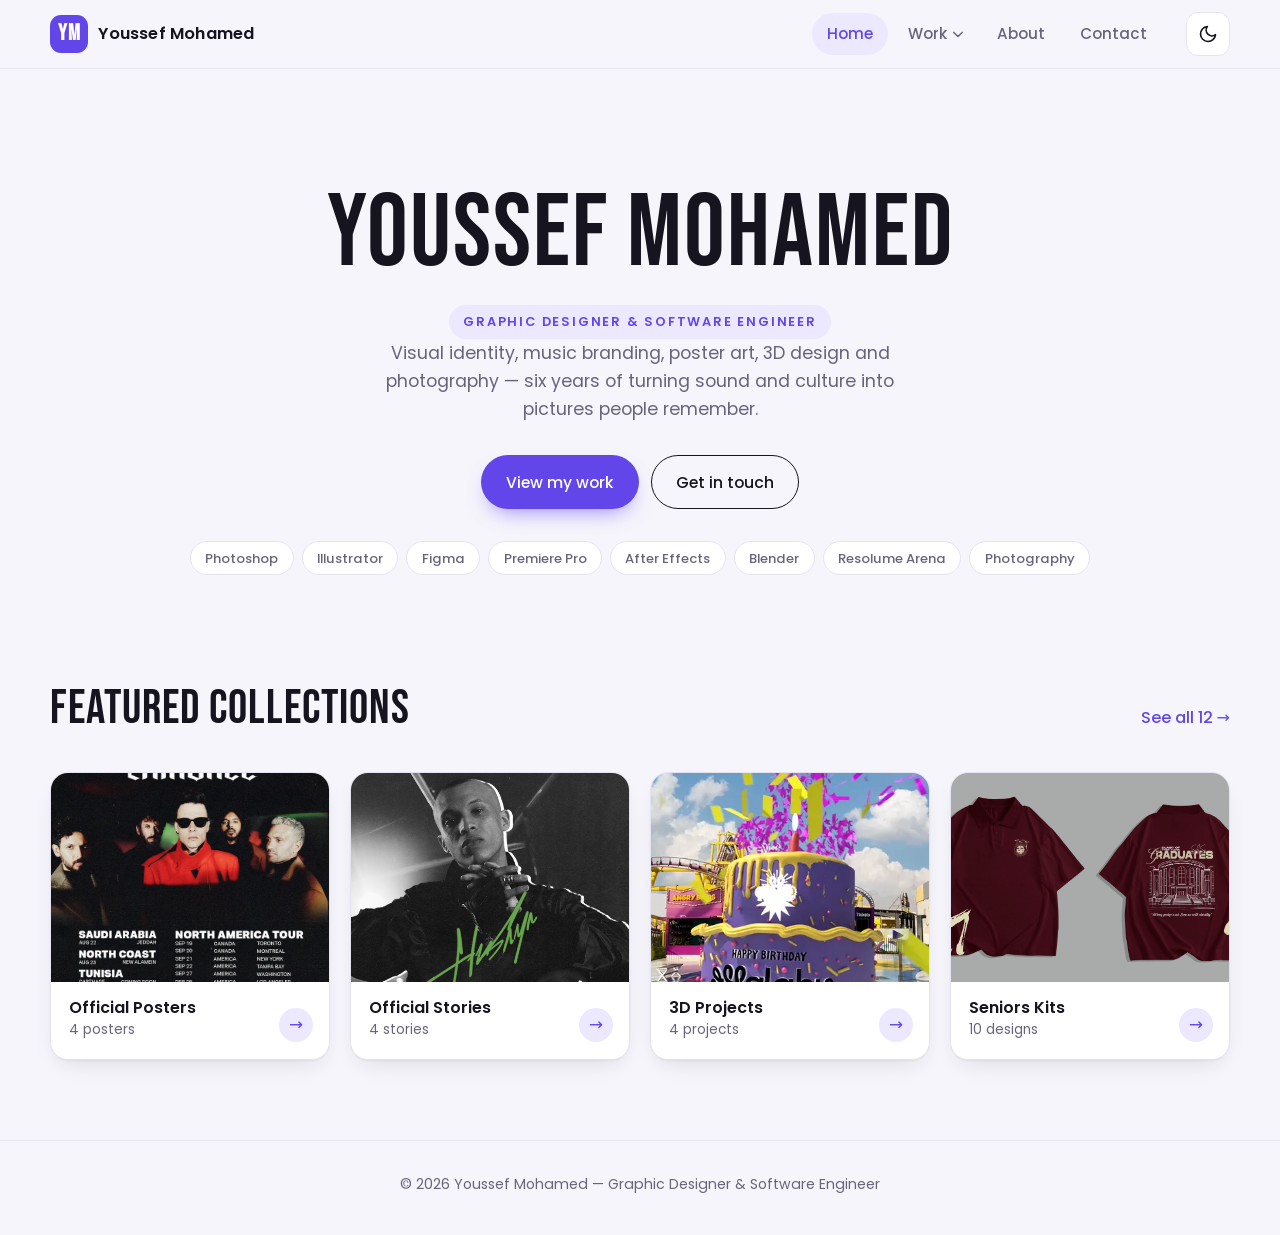
==== index.html @ a7c1f3e9 "updated css" ====
<!DOCTYPE html>
<html lang="en" class="no-js">
<head>
  <meta charset="UTF-8">
  <meta name="viewport" content="width=device-width, initial-scale=1">
  <title>Youssef Mohamed — Graphic Designer &amp; Software Engineer</title>
  <meta name="description" content="Portfolio of Youssef Mohamed, a graphic designer and software engineer: posters, social content, 3D visuals, photography and brand work for artists and labels.">
  <meta name="theme-color" content="#f6f5fb">
  <link rel="icon" href="data:image/svg+xml,%3Csvg xmlns='http://www.w3.org/2000/svg' viewBox='0 0 64 64'%3E%3Crect width='64' height='64' rx='14' fill='%235b3df5'/%3E%3Ctext x='32' y='43' font-family='Arial Black,Arial,sans-serif' font-size='28' font-weight='900' text-anchor='middle' fill='white'%3EYM%3C/text%3E%3C/svg%3E">
  <link rel="canonical" href="https://yusfmohamed.github.io/portfolio/">

  <meta property="og:type" content="website">
  <meta property="og:title" content="Youssef Mohamed — Graphic Designer &amp; Software Engineer">
  <meta property="og:description" content="Graphic design, software engineering, posters, social content, 3D visuals and photography.">
  <meta property="og:url" content="https://yusfmohamed.github.io/portfolio/">
  <meta property="og:image" content="https://yusfmohamed.github.io/portfolio/img/og.jpg">
  <meta name="twitter:card" content="summary_large_image">

  <link rel="preconnect" href="https://fonts.googleapis.com">
  <link rel="preconnect" href="https://fonts.gstatic.com" crossorigin>
  <link href="https://fonts.googleapis.com/css2?family=Bebas+Neue&family=Poppins:wght@400;500;600&display=swap" rel="stylesheet">
  <script>try{var t=localStorage.getItem('ym-theme')||(matchMedia('(prefers-color-scheme: dark)').matches?'dark':'light');document.documentElement.setAttribute('data-theme',t)}catch(e){}</script>
  <link rel="stylesheet" href="style.css">
  <link rel="stylesheet" href="theme.css">
  <!-- HERO LAYOUT: Adjust these rules here if you want to change the centered name/title layout. -->
  <style>
    #view-home .hero { justify-content: center; text-align: center; }
    #view-home .hero-copy { width: 100%; max-width: 1000px; margin-inline: auto; text-align: center; }
    #view-home #h-home { white-space: nowrap; text-align: center; line-height: .98; font-size: clamp(2.8rem, 8vw, 7rem); }
    #view-home .hero-copy > .eyebrow { margin-inline: auto; }
    #view-home .hero-text { margin-inline: auto; }
    #view-home .hero-cta { justify-content: center; }
    #view-home .tools { justify-content: center; }
    @media (max-width: 520px) { #view-home #h-home { font-size: clamp(2.6rem, 11vw, 4rem); white-space: normal; } }
  </style>
  <script>document.documentElement.className = 'js';</script>
</head>
<body>
<a class="skip" href="#main">Skip to content</a>

<header class="site-header" id="site-header">
  <div class="wrap bar">
    <a class="brand" href="#/" aria-label="Youssef Mohamed — home"><span class="brand-mark">YM</span><span class="brand-name">Youssef Mohamed</span></a>
    <button class="burger" id="burger" type="button" aria-expanded="false" aria-controls="menu" aria-label="Menu"><span></span><span></span><span></span></button>
    <nav class="menu" id="menu" aria-label="Main">
      <a href="#/" data-nav="home">Home</a>
      <div class="has-dd">
        <a href="#/work" data-nav="work" aria-haspopup="true">Work <svg class="chev" viewBox="0 0 12 8" width="10" height="7" aria-hidden="true"><path d="M1 1.5 6 6.5 11 1.5" fill="none" stroke="currentColor" stroke-width="1.8" stroke-linecap="round" stroke-linejoin="round"/></svg></a>
        <div class="dd" role="menu"><div class="dd-group"><span class="dd-label">Client Work</span><a href="#/brands" role="menuitem">Work Experience</a><a href="#/posters" role="menuitem">Official Posters</a><a href="#/stories" role="menuitem">Official Stories</a><a href="#/social" role="menuitem">Social Media Posts</a><a href="#/artworks" role="menuitem">Official Artworks</a><a href="#/seniors" role="menuitem">Seniors Kits</a><a href="#/collab" role="menuitem">Collaborations</a></div><div class="dd-group"><span class="dd-label">3D &amp; Motion</span><a href="#/3d" role="menuitem">3D Projects</a><a href="#/backscreen" role="menuitem">Visuals Backscreen</a></div><div class="dd-group"><span class="dd-label">Personal</span><a href="#/exhibitions" role="menuitem">Exhibitions</a><a href="#/photography" role="menuitem">Photography &amp; Editing</a><a href="#/my-artworks" role="menuitem">My Artworks</a></div></div>
      </div>
      <a href="#/about" data-nav="about">About</a>
      <a href="#/contact" data-nav="contact">Contact</a>
    </nav>
  </div>
</header>

<main id="main">

<section class="view" id="view-home" data-title="Youssef Mohamed — Graphic Designer &amp; Software Engineer" aria-label="Home">
  <div class="wrap hero">
    <div class="hero-copy">
      <h1 id="h-home" tabindex="-1">Youssef Mohamed</h1>
      <p class="eyebrow hero-role">Graphic Designer &amp; Software Engineer</p>
      <p class="hero-text">Visual identity, music branding, poster art, 3D design and photography — six years of turning sound and culture into pictures people remember.</p>
      <div class="hero-cta">
        <a class="btn btn-primary" href="#/work">View my work</a>
        <a class="btn btn-ghost" href="#/contact">Get in touch</a>
      </div>
      <ul class="tools" aria-label="Tools">
        <li>Photoshop</li><li>Illustrator</li><li>Figma</li><li>Premiere Pro</li><li>After Effects</li><li>Blender</li><li>Resolume Arena</li><li>Photography</li>
      </ul>
    </div>
  </div>
  <div class="wrap section">
    <div class="section-head"><h2>Featured collections</h2><a class="more" href="#/work">See all 12 →</a></div>
    <div class="tiles"><a class="tile" href="#/posters"><span class="tile-media media"><!-- THUMBNAIL: Change this img src to replace the small preview. Change the closest parent link href to replace the full-size image. -->
<img src="img/posters/cairoke-thumb.webp" width="720" height="720" alt="Official Posters cover" loading="lazy" decoding="async"></span><span class="tile-body"><span class="tile-title">Official Posters</span><span class="tile-meta">4 posters</span></span><span class="tile-arrow" aria-hidden="true">→</span></a><a class="tile" href="#/stories"><span class="tile-media media"><!-- THUMBNAIL: Change this img src to replace the small preview. Change the closest parent link href to replace the full-size image. -->
<img src="img/stories/husayen_story.jpg" width="405" height="720" alt="Official Stories cover" loading="lazy" decoding="async"></span><span class="tile-body"><span class="tile-title">Official Stories</span><span class="tile-meta">4 stories</span></span><span class="tile-arrow" aria-hidden="true">→</span></a><a class="tile" href="#/3d"><span class="tile-media media"><!-- THUMBNAIL: Change this img src to replace the small preview. Change the closest parent link href to replace the full-size image. -->
<img src="img/3d/render-01-thumb.webp" width="405" height="720" alt="3D Projects cover" loading="lazy" decoding="async"></span><span class="tile-body"><span class="tile-title">3D Projects</span><span class="tile-meta">4 projects</span></span><span class="tile-arrow" aria-hidden="true">→</span></a><a class="tile" href="#/seniors"><span class="tile-media media"><!-- THUMBNAIL: Change this img src to replace the small preview. Change the closest parent link href to replace the full-size image. -->
<img src="img/seniors/polo.png" width="720" height="405" alt="Seniors Kits cover" loading="lazy" decoding="async"></span><span class="tile-body"><span class="tile-title">Seniors Kits</span><span class="tile-meta">10 designs</span></span><span class="tile-arrow" aria-hidden="true">→</span></a></div>
  </div>
</section>
<section class="view" id="view-work" data-title="Work" aria-labelledby="h-work">
  <div class="wrap">
    <header class="view-head center">
      <h1 id="h-work" tabindex="-1">Work</h1>
      <p class="lede">Pick a collection to explore it.</p>
      <div class="chips" role="group" aria-label="Filter work"><button type="button" class="chip is-on" data-filter="all" aria-pressed="true">All</button><button type="button" class="chip" data-filter="client" aria-pressed="false">Client Work</button><button type="button" class="chip" data-filter="motion" aria-pressed="false">3D &amp; Motion</button><button type="button" class="chip" data-filter="personal" aria-pressed="false">Personal</button></div>
    </header>
    <div class="tiles tiles-all" id="all-tiles">
      <div class="tile-wrap" data-tab="client"><a class="tile" href="#/brands"><span class="tile-media media"><!-- THUMBNAIL: Change this img src to replace the small preview. Change the closest parent link href to replace the full-size image. -->
<img src="img/brands/im-rubiks-thumb.webp" width="720" height="720" alt="Work Experience cover" loading="lazy" decoding="async"></span><span class="tile-body"><span class="tile-title">Work Experience</span><span class="tile-meta">4 experiences</span></span><span class="tile-arrow" aria-hidden="true">→</span></a></div><div class="tile-wrap" data-tab="client"><a class="tile" href="#/posters"><span class="tile-media media"><!-- THUMBNAIL: Change this img src to replace the small preview. Change the closest parent link href to replace the full-size image. -->
<img src="assets/cairoke_poster.jpg" width="720" height="720" alt="Official Posters cover" loading="lazy" decoding="async"></span><span class="tile-body"><span class="tile-title">Official Posters</span><span class="tile-meta">4 posters</span></span><span class="tile-arrow" aria-hidden="true">→</span></a></div><div class="tile-wrap" data-tab="client"><a class="tile" href="#/stories"><span class="tile-media media"><!-- THUMBNAIL: Change this img src to replace the small preview. Change the closest parent link href to replace the full-size image. -->
<img src="img/stories/husayen_story.jpg" width="405" height="720" alt="Official Stories cover" loading="lazy" decoding="async"></span><span class="tile-body"><span class="tile-title">Official Stories</span><span class="tile-meta">4 stories</span></span><span class="tile-arrow" aria-hidden="true">→</span></a></div><div class="tile-wrap" data-tab="client"><a class="tile" href="#/social"><span class="tile-media media"><!-- THUMBNAIL: Change this img src to replace the small preview. Change the closest parent link href to replace the full-size image. -->
<img src="img/social/01.png" width="405" height="720" alt="Social Media Posts cover" loading="lazy" decoding="async"></span><span class="tile-body"><span class="tile-title">Social Media Posts</span><span class="tile-meta">3 posts</span></span><span class="tile-arrow" aria-hidden="true">→</span></a></div><div class="tile-wrap" data-tab="client"><a class="tile" href="#/artworks"><span class="tile-media media"><!-- THUMBNAIL: Change this img src to replace the small preview. Change the closest parent link href to replace the full-size image. -->
<img src="assets/artworks/artwork3.jpg" width="720" height="720" alt="Official Artworks cover" loading="lazy" decoding="async"></span><span class="tile-body"><span class="tile-title">Official Artworks</span><span class="tile-meta">6 artworks</span></span><span class="tile-arrow" aria-hidden="true">→</span></a></div><div class="tile-wrap" data-tab="client"><a class="tile" href="#/seniors"><span class="tile-media media"><!-- THUMBNAIL: Change this img src to replace the small preview. Change the closest parent link href to replace the full-size image. -->
<img src="img/seniors/polo.png" width="720" height="405" alt="Seniors Kits cover" loading="lazy" decoding="async"></span><span class="tile-body"><span class="tile-title">Seniors Kits</span><span class="tile-meta">10 designs</span></span><span class="tile-arrow" aria-hidden="true">→</span></a></div><div class="tile-wrap" data-tab="client"><a class="tile" href="#/collab"><span class="tile-media media"><!-- THUMBNAIL: Change this img src to replace the small preview. Change the closest parent link href to replace the full-size image. -->
<img src="img/collab/snitch-thumb.webp" width="720" height="405" alt="Collaborations cover" loading="lazy" decoding="async"></span><span class="tile-body"><span class="tile-title">Collaborations</span><span class="tile-meta">1 collaboration</span></span><span class="tile-arrow" aria-hidden="true">→</span></a></div><div class="tile-wrap" data-tab="motion"><a class="tile" href="#/3d"><span class="tile-media media"><!-- THUMBNAIL: Change this img src to replace the small preview. Change the closest parent link href to replace the full-size image. -->
<img src="img/3d/Render1.png" width="405" height="720" alt="3D Projects cover" loading="lazy" decoding="async"></span><span class="tile-body"><span class="tile-title">3D Projects</span><span class="tile-meta">4 projects</span></span><span class="tile-arrow" aria-hidden="true">→</span></a></div><div class="tile-wrap" data-tab="motion"><a class="tile" href="#/backscreen"><span class="tile-media media"><!-- THUMBNAIL: Change this img src to replace the small preview. Change the closest parent link href to replace the full-size image. -->
<img src="img/backscreen/visual-01-thumb.webp" width="720" height="405" alt="Visuals Backscreen cover" loading="lazy" decoding="async"></span><span class="tile-body"><span class="tile-title">Visuals Backscreen</span><span class="tile-meta">1 visual</span></span><span class="tile-arrow" aria-hidden="true">→</span></a></div><div class="tile-wrap" data-tab="personal"><a class="tile" href="#/exhibitions"><span class="tile-media media"><!-- THUMBNAIL: Change this img src to replace the small preview. Change the closest parent link href to replace the full-size image. -->
<img src="img/exhibitions/exhibition-01-thumb.webp" width="629" height="720" alt="Exhibitions cover" loading="lazy" decoding="async"></span><span class="tile-body"><span class="tile-title">Exhibitions</span><span class="tile-meta">2 exhibitions</span></span><span class="tile-arrow" aria-hidden="true">→</span></a></div><div class="tile-wrap" data-tab="personal"><a class="tile" href="#/photography"><span class="tile-media media"><!-- THUMBNAIL: Change this img src to replace the small preview. Change the closest parent link href to replace the full-size image. -->
<img src="img/photography/01.jpeg" width="480" height="720" alt="Photography &amp; Editing cover" loading="lazy" decoding="async"></span><span class="tile-body"><span class="tile-title">Photography &amp; Editing</span><span class="tile-meta">6 photos</span></span><span class="tile-arrow" aria-hidden="true">→</span></a></div><div class="tile-wrap" data-tab="personal"><a class="tile" href="#/my-artworks"><span class="tile-media media"><!-- THUMBNAIL: Change this img src to replace the small preview. Change the closest parent link href to replace the full-size image. -->
<img src="assets/myartworks/07.png" width="576" height="720" alt="My Artworks cover" loading="lazy" decoding="async"></span><span class="tile-body"><span class="tile-title">My Artworks</span><span class="tile-meta">9 artworks</span></span><span class="tile-arrow" aria-hidden="true">→</span></a></div>
    </div>
  </div>
</section>
<section class="view" id="view-about" data-title="About" aria-labelledby="h-about">
  <div class="wrap narrow">
    <header class="view-head">
      <div class="avatar" aria-hidden="true">YM</div>
      <h1 id="h-about" tabindex="-1">Youssef Mohamed</h1>
      <p class="role">Graphic Designer &amp; Software Engineering Student</p>
    </header>
    <p class="about-text">21-year-old Graphic Designer &amp; Software Engineering student at the Egyptian Chinese University. 6+ years of hands-on experience in Adobe Photoshop, Illustrator, and a wide range of creative tools. Passionate about visual identity, music branding, poster art, 3D design, and photography.</p>
    <ul class="tools big"><li>Adobe Photoshop</li><li>Adobe Illustrator</li><li>Adobe Premiere Pro</li><li>Adobe After Effects</li><li>Blender</li><li>Figma</li><li>Photography</li><li>6 Years Exp.</li></ul>
    <h2 class="stack-title">Tech stack</h2>
    <div class="stack">
      <div class="stack-group"><h3>Languages</h3><ul><li>C++</li><li>Python</li><li>JavaScript</li></ul></div>
      <div class="stack-group"><h3>Web</h3><ul><li>HTML</li><li>CSS</li><li>JavaScript</li></ul></div>
      <div class="stack-group"><h3>Mobile</h3><ul><li>Flutter</li><li>Expo</li><li>React Native</li></ul></div>
      <div class="stack-group"><h3>AI &amp; Vision</h3><ul><li>Computer Vision with Python</li><li>AI tools</li></ul></div>
    </div>
    <div class="hero-cta">
      <a class="btn btn-primary" href="#/work">See the work</a>
      <a class="btn btn-ghost" href="#/contact">Contact me</a>
    </div>
  </div>
</section>
<section class="view" id="view-brands" data-title="Work Experience" aria-labelledby="h-brands">
  <div class="wrap">
    <nav class="crumbs" aria-label="Breadcrumb"><a href="#/work">All work</a><span aria-hidden="true">/</span><span>Client Work</span></nav>
    <header class="view-head">
      <h1 id="h-brands" tabindex="-1">Work Experience</h1>
      <p class="lede">Selected organizations and creative teams I have worked with, with the years of collaboration shown below.</p>
    </header>
    <ul class="gallery g-brands">
<li><div class="card media square"><a class="lb " href="img/brands/sout-sharq.webp" data-caption="Sout Sharq" data-w="1800" data-h="1200" aria-label="View larger: Sout Sharq"><!-- THUMBNAIL: Change this img src to replace the small preview. Change the closest parent link href to replace the full-size image. -->
<img src="img/brands/sout-sharq-thumb.webp" width="720" height="480" alt="Sout Sharq" loading="lazy" decoding="async"></a></div><p class="cap"><strong>Sout Sharq</strong><span>2022 – Present</span></p></li>
<li><div class="card media square"><a class="lb " href="img/brands/mtown-studios.webp" data-caption="Mtown Studios" data-w="200" data-h="200" aria-label="View larger: Mtown Studios"><!-- THUMBNAIL: Change this img src to replace the small preview. Change the closest parent link href to replace the full-size image. -->
<img src="img/brands/mtown-studios-thumb.webp" width="200" height="200" alt="Mtown Studios" loading="lazy" decoding="async"></a></div><p class="cap"><strong>Mtown Studios</strong><span>2022 – 2024</span></p></li>
<li><div class="card media square"><a class="lb " href="img/brands/im-rubiks.webp" data-caption="IM Rubiks" data-w="800" data-h="800" aria-label="View larger: IM Rubiks"><!-- THUMBNAIL: Change this img src to replace the small preview. Change the closest parent link href to replace the full-size image. -->
<img src="img/brands/im-rubiks-thumb.webp" width="500" height="500" alt="IM Rubiks" loading="lazy" decoding="async"></a></div><p class="cap"><strong>IM Rubiks</strong><span>2024 – 2025</span></p></li>
<li><div class="card media square"><a class="lb " href="img/brands/olyve.webp" data-caption="OLYVE" data-w="1575" data-h="1575" aria-label="View larger: OLYVE"><!-- THUMBNAIL: Change this img src to replace the small preview. Change the closest parent link href to replace the full-size image. -->
<img src="img/brands/olyve-thumb.webp" width="720" height="630" alt="OLYVE" loading="lazy" decoding="async"></a></div><p class="cap"><strong>OLYVE</strong><span>2025 – 2026</span></p></li>
<li><div class="card media square"><a class="lb " href="img/brands/buscar.webp.webp" data-caption="Buscar Brand" data-w="1575" data-h="1575" aria-label="View larger: Buscar Brand"><!-- THUMBNAIL: Change this img src to replace the small preview. Change the closest parent link href to replace the full-size image. -->
<img src="img/brands/buscar.webp.webp" width="720" height="630" alt="Buscar Brand" loading="lazy" decoding="async"></a></div><p class="cap"><strong>Buscar Brand</strong><span>Freelancing</span></p></li>
<li><div class="card media square"><a class="lb " href="img/brands/mga.webp" data-caption="MGA" data-w="500" data-h="500" aria-label="View larger: MGA"><!-- THUMBNAIL: Change this img src to replace the small preview. Change the closest parent link href to replace the full-size image. -->
<img src="img/brands/mga.png" width="500" height="500" alt="MGA Events" loading="lazy" decoding="async"></a></div><p class="cap"><strong>MGA Events</strong><span>2026 – Present</span></p></li>
</ul>
    <nav class="pager" aria-label="More collections">
      <a href="#/my-artworks"><small>← Previous</small><strong>My Artworks</strong></a>
      <a class="next" href="#/posters"><small>Next →</small><strong>Official Posters</strong></a>
    </nav>
  </div>
</section>
<section class="view" id="view-posters" data-title="Official Posters" aria-labelledby="h-posters">
  <div class="wrap">
    <nav class="crumbs" aria-label="Breadcrumb"><a href="#/work">All work</a><span aria-hidden="true">/</span><span>Client Work</span></nav>
    <header class="view-head">
      <h1 id="h-posters" tabindex="-1">Official Posters</h1>
      <p class="lede">Official posters curated for brands and artists for their concerts, releases, and events — designed using Adobe Photoshop and Illustrator, combining strong typographic systems with cinematic visuals to capture the energy of each moment and drive real-world attendance and engagement.</p>
    </header>
    <ul class="gallery g-square">
<li><div class="card media square"><a class="lb " href="img/posters/cairoke.webp" data-caption="Cairoke poster" data-w="1080" data-h="1080" aria-label="View larger: Cairoke poster"><!-- THUMBNAIL: Change this img src to replace the small preview. Change the closest parent link href to replace the full-size image. -->
<img src="img/posters/cairoke-thumb.webp" width="720" height="720" alt="Cairoke poster" loading="lazy" decoding="async"></a></div></li>
<li><div class="card media square"><a class="lb " href="img/posters/mtown.webp" data-caption="M-Town poster" data-w="1800" data-h="1800" aria-label="View larger: M-Town poster"><!-- THUMBNAIL: Change this img src to replace the small preview. Change the closest parent link href to replace the full-size image. -->
<img src="img/posters/mtown-thumb.webp" width="720" height="720" alt="M-Town poster" loading="lazy" decoding="async"></a></div></li>
<li><div class="card media square"><a class="lb " href="img/posters/husayen.webp" data-caption="Husayen poster" data-w="1500" data-h="1500" aria-label="View larger: Husayen poster"><!-- THUMBNAIL: Change this img src to replace the small preview. Change the closest parent link href to replace the full-size image. -->
<img src="img/posters/husayen-thumb.webp" width="720" height="720" alt="Husayen poster" loading="lazy" decoding="async"></a></div></li>
<li><div class="card media square"><a class="lb " href="img/posters/young-amr.webp" data-caption="Young Amr poster" data-w="1800" data-h="1800" aria-label="View larger: Young Amr poster"><!-- THUMBNAIL: Change this img src to replace the small preview. Change the closest parent link href to replace the full-size image. -->
<img src="img/posters/young-amr-thumb.webp" width="720" height="720" alt="Young Amr poster" loading="lazy" decoding="async"></a></div></li>
</ul>
    <nav class="pager" aria-label="More collections">
      <a href="#/brands"><small>← Previous</small><strong>Work Experience</strong></a>
      <a class="next" href="#/stories"><small>Next →</small><strong>Official Stories</strong></a>
    </nav>
  </div>
</section>
<section class="view" id="view-stories" data-title="Official Stories" aria-labelledby="h-stories">
  <div class="wrap">
    <nav class="crumbs" aria-label="Breadcrumb"><a href="#/work">All work</a><span aria-hidden="true">/</span><span>Client Work</span></nav>
    <header class="view-head">
      <h1 id="h-stories" tabindex="-1">Official Stories</h1>
      <p class="lede">Vertical story formats tailored for Instagram and social platforms — fast, punchy, and visually consistent with each artist&#x27;s brand identity, crafted in Photoshop for maximum mobile-first impact.</p>
    </header>
    <ul class="gallery g-story">
<li><div class="card media story"><a class="lb " href="img/stories/cairoke.webp" data-caption="Cairoke story" data-w="1012" data-h="1800" aria-label="View larger: Cairoke story"><!-- THUMBNAIL: Change this img src to replace the small preview. Change the closest parent link href to replace the full-size image. -->
<img src="img/stories/cairoke_story.png" width="405" height="720" alt="Cairoke story" loading="lazy" decoding="async"></a></div></li>
<li><div class="card media story"><a class="lb " href="img/stories/story-poster.webp" data-caption="Story poster" data-w="1012" data-h="1800" aria-label="View larger: Story poster"><!-- THUMBNAIL: Change this img src to replace the small preview. Change the closest parent link href to replace the full-size image. -->
<img src="img/stories/story_poster.jpg" width="405" height="720" alt="Story poster" loading="lazy" decoding="async"></a></div></li>
<li><div class="card media story"><a class="lb " href="img/stories/husayen.webp" data-caption="Husayen story" data-w="1012" data-h="1800" aria-label="View larger: Husayen story"><!-- THUMBNAIL: Change this img src to replace the small preview. Change the closest parent link href to replace the full-size image. -->
<img src="img/stories/husayen_story.jpg" width="405" height="720" alt="Husayen story" loading="lazy" decoding="async"></a></div></li>
<li><div class="card media story"><a class="lb " href="img/stories/young-amr.webp" data-caption="Young Amr story" data-w="1012" data-h="1800" aria-label="View larger: Young Amr story"><!-- THUMBNAIL: Change this img src to replace the small preview. Change the closest parent link href to replace the full-size image. -->
<img src="img/stories/young_amr_story.jpg" width="405" height="720" alt="Young Amr story" loading="lazy" decoding="async"></a></div></li>
</ul>
    <nav class="pager" aria-label="More collections">
      <a href="#/posters"><small>← Previous</small><strong>Official Posters</strong></a>
      <a class="next" href="#/social"><small>Next →</small><strong>Social Media Posts</strong></a>
    </nav>
  </div>
</section>
<section class="view" id="view-social" data-title="Social Media Posts" aria-labelledby="h-social">
  <div class="wrap">
    <nav class="crumbs" aria-label="Breadcrumb"><a href="#/work">All work</a><span aria-hidden="true">/</span><span>Client Work</span></nav>
    <header class="view-head">
      <h1 id="h-social" tabindex="-1">Social Media Posts</h1>
      <p class="lede">A curated selection of social media content crafted for various artists and brands. Each post is designed to maximize visual impact on platforms like Instagram and Facebook — balancing strong typography, bold color choices, and brand-consistent aesthetics to drive engagement and online presence.</p>
    </header>
    <ul class="gallery g-story3">
<li><div class="card media story"><a class="lb " href="img/social/post-01.webp" data-caption="Post 01" data-w="1012" data-h="1800" aria-label="View larger: Social media post 1"><!-- THUMBNAIL: Change this img src to replace the small preview. Change the closest parent link href to replace the full-size image. -->
<img src="img/social/01.png" width="405" height="720" alt="Social media post 1" loading="lazy" decoding="async"></a></div><p class="cap"><strong>Post 01</strong></p></li>
<li><div class="card media story"><a class="lb " href="img/social/post-02.webp" data-caption="Post 02" data-w="1012" data-h="1800" aria-label="View larger: Social media post 2"><!-- THUMBNAIL: Change this img src to replace the small preview. Change the closest parent link href to replace the full-size image. -->
<img src="img/social/02.png" width="405" height="720" alt="Social media post 2" loading="lazy" decoding="async"></a></div><p class="cap"><strong>Post 02</strong></p></li>
<li><div class="card media story"><a class="lb " href="img/social/post-03.webp" data-caption="Post 03" data-w="1012" data-h="1800" aria-label="View larger: Social media post 3"><!-- THUMBNAIL: Change this img src to replace the small preview. Change the closest parent link href to replace the full-size image. -->
<img src="img/social/03.jpg" width="405" height="720" alt="Social media post 3" loading="lazy" decoding="async"></a></div><p class="cap"><strong>Post 03</strong></p></li>
</ul>
    <nav class="pager" aria-label="More collections">
      <a href="#/stories"><small>← Previous</small><strong>Official Stories</strong></a>
      <a class="next" href="#/artworks"><small>Next →</small><strong>Official Artworks</strong></a>
    </nav>
  </div>
</section>
<section class="view" id="view-artworks" data-title="Official Artworks" aria-labelledby="h-artworks">
  <div class="wrap">
    <nav class="crumbs" aria-label="Breadcrumb"><a href="#/work">All work</a><span aria-hidden="true">/</span><span>Client Work</span></nav>
    <header class="view-head">
      <h1 id="h-artworks" tabindex="-1">Official Artworks</h1>
      <p class="lede">A collection of graphic artworks created for official releases — album covers, single artwork, and visual identity pieces produced in Adobe Photoshop and Illustrator for artists and labels.</p>
    </header>
    <ul class="gallery g-square">
<li><div class="card media square"><a class="lb " href="img/artworks/artwork-01.webp" data-caption="Official artwork 1" data-w="1800" data-h="1800" aria-label="View larger: Official artwork 1"><!-- THUMBNAIL: Change this img src to replace the small preview. Change the closest parent link href to replace the full-size image. -->
<img src="img/artworks/artwork-01-thumb.webp" width="720" height="720" alt="Official artwork 1" loading="lazy" decoding="async"></a></div></li>
<li><div class="card media square"><a class="lb " href="img/artworks/artwork-02.webp" data-caption="Official artwork 2" data-w="1800" data-h="1800" aria-label="View larger: Official artwork 2"><!-- THUMBNAIL: Change this img src to replace the small preview. Change the closest parent link href to replace the full-size image. -->
<img src="img/artworks/artwork-02-thumb.webp" width="720" height="720" alt="Official artwork 2" loading="lazy" decoding="async"></a></div></li>
<li><div class="card media square"><a class="lb " href="img/artworks/artwork-03.webp" data-caption="Official artwork 3" data-w="1800" data-h="1800" aria-label="View larger: Official artwork 3"><!-- THUMBNAIL: Change this img src to replace the small preview. Change the closest parent link href to replace the full-size image. -->
<img src="img/artworks/artwork-03-thumb.webp" width="720" height="720" alt="Official artwork 3" loading="lazy" decoding="async"></a></div></li>
<li><div class="card media square"><a class="lb " href="img/artworks/artwork-04.webp" data-caption="Official artwork 4" data-w="1500" data-h="1500" aria-label="View larger: Official artwork 4"><!-- THUMBNAIL: Change this img src to replace the small preview. Change the closest parent link href to replace the full-size image. -->
<img src="img/artworks/artwork-04-thumb.webp" width="720" height="720" alt="Official artwork 4" loading="lazy" decoding="async"></a></div></li>
<li><div class="card media square"><a class="lb " href="img/artworks/artwork-07.webp" data-caption="Official artwork 5" data-w="1800" data-h="1800" aria-label="View larger: Official artwork 5"><!-- THUMBNAIL: Change this img src to replace the small preview. Change the closest parent link href to replace the full-size image. -->
<img src="img/artworks/artwork-07-thumb.webp" width="720" height="720" alt="Official artwork 5" loading="lazy" decoding="async"></a></div></li>
<li><div class="card media square"><a class="lb " href="img/artworks/artwork-08.webp" data-caption="Official artwork 6" data-w="1800" data-h="1800" aria-label="View larger: Official artwork 6"><!-- THUMBNAIL: Change this img src to replace the small preview. Change the closest parent link href to replace the full-size image. -->
<img src="img/artworks/artwork-08-thumb.webp" width="720" height="720" alt="Official artwork 6" loading="lazy" decoding="async"></a></div></li>
</ul>
    <nav class="pager" aria-label="More collections">
      <a href="#/social"><small>← Previous</small><strong>Social Media Posts</strong></a>
      <a class="next" href="#/seniors"><small>Next →</small><strong>Seniors Kits</strong></a>
    </nav>
  </div>
</section>
<section class="view" id="view-seniors" data-title="Seniors Kits" aria-labelledby="h-seniors">
  <div class="wrap">
    <nav class="crumbs" aria-label="Breadcrumb"><a href="#/work">All work</a><span aria-hidden="true">/</span><span>Client Work</span></nav>
    <header class="view-head">
      <h1 id="h-seniors" tabindex="-1">Seniors Kits</h1>
      <p class="lede">A full graduation kit design series in collaboration with OLYVE — crafting cohesive visual packages for seniors including identity templates, banners, and keepsake designs using Adobe Photoshop and Illustrator.</p>
    </header>
    <ul class="gallery g-wide">
<li><div class="card media wide"><a class="lb " href="img/seniors/senior-01.webp" data-caption="Seniors kit design 01" data-w="1800" data-h="1013" aria-label="View larger: Seniors kit design 01"><!-- THUMBNAIL: Change this img src to replace the small preview. Change the closest parent link href to replace the full-size image. -->
<img src="img/seniors/senior-01-thumb.webp" width="720" height="405" alt="Seniors kit design 01" loading="lazy" decoding="async"></a></div></li>
<li><div class="card media wide"><a class="lb " href="img/seniors/senior-02.webp" data-caption="Seniors kit design 02" data-w="1800" data-h="1013" aria-label="View larger: Seniors kit design 02"><!-- THUMBNAIL: Change this img src to replace the small preview. Change the closest parent link href to replace the full-size image. -->
<img src="img/seniors/senior-02-thumb.webp" width="720" height="405" alt="Seniors kit design 02" loading="lazy" decoding="async"></a></div></li>
<li><div class="card media wide"><a class="lb " href="img/seniors/senior-03.webp" data-caption="Seniors kit design 03" data-w="1800" data-h="1013" aria-label="View larger: Seniors kit design 03"><!-- THUMBNAIL: Change this img src to replace the small preview. Change the closest parent link href to replace the full-size image. -->
<img src="img/seniors/senior-03-thumb.webp" width="720" height="405" alt="Seniors kit design 03" loading="lazy" decoding="async"></a></div></li>
<li><div class="card media wide"><a class="lb " href="img/seniors/senior-04.webp" data-caption="Seniors kit design 04" data-w="1800" data-h="1013" aria-label="View larger: Seniors kit design 04"><!-- THUMBNAIL: Change this img src to replace the small preview. Change the closest parent link href to replace the full-size image. -->
<img src="img/seniors/senior-04-thumb.webp" width="720" height="405" alt="Seniors kit design 04" loading="lazy" decoding="async"></a></div></li>
<li><div class="card media wide"><a class="lb " href="img/seniors/senior-05.webp" data-caption="Seniors kit design 05" data-w="1800" data-h="1013" aria-label="View larger: Seniors kit design 05"><!-- THUMBNAIL: Change this img src to replace the small preview. Change the closest parent link href to replace the full-size image. -->
<img src="img/seniors/senior-05-thumb.webp" width="720" height="405" alt="Seniors kit design 05" loading="lazy" decoding="async"></a></div></li>
<li><div class="card media wide"><a class="lb " href="img/seniors/senior-07.webp" data-caption="Seniors kit design 07" data-w="1800" data-h="1013" aria-label="View larger: Seniors kit design 07"><!-- THUMBNAIL: Change this img src to replace the small preview. Change the closest parent link href to replace the full-size image. -->
<img src="img/seniors/senior-07-thumb.webp" width="720" height="405" alt="Seniors kit design 07" loading="lazy" decoding="async"></a></div></li>
<li><div class="card media wide"><a class="lb " href="img/seniors/senior-08.webp" data-caption="Seniors kit design 08" data-w="1800" data-h="1013" aria-label="View larger: Seniors kit design 08"><!-- THUMBNAIL: Change this img src to replace the small preview. Change the closest parent link href to replace the full-size image. -->
<img src="img/seniors/senior-08-thumb.webp" width="720" height="405" alt="Seniors kit design 08" loading="lazy" decoding="async"></a></div></li>
<li><div class="card media wide"><a class="lb " href="img/seniors/senior-09.webp" data-caption="Seniors kit design 09" data-w="1800" data-h="1013" aria-label="View larger: Seniors kit design 09"><!-- THUMBNAIL: Change this img src to replace the small preview. Change the closest parent link href to replace the full-size image. -->
<img src="img/seniors/senior-09-thumb.webp" width="720" height="405" alt="Seniors kit design 09" loading="lazy" decoding="async"></a></div></li>
<li><div class="card media wide"><a class="lb " href="img/seniors/senior-10.webp" data-caption="Seniors kit design 10" data-w="1800" data-h="1013" aria-label="View larger: Seniors kit design 10"><!-- THUMBNAIL: Change this img src to replace the small preview. Change the closest parent link href to replace the full-size image. -->
<img src="img/seniors/senior-10-thumb.webp" width="720" height="405" alt="Seniors kit design 10" loading="lazy" decoding="async"></a></div></li>
<li><div class="card media wide"><a class="lb " href="img/seniors/senior-11.webp" data-caption="Seniors kit design 11" data-w="1800" data-h="977" aria-label="View larger: Seniors kit design 11"><!-- THUMBNAIL: Change this img src to replace the small preview. Change the closest parent link href to replace the full-size image. -->
<img src="img/seniors/senior-11-thumb.webp" width="720" height="391" alt="Seniors kit design 11" loading="lazy" decoding="async"></a></div></li>
<li><div class="card media wide"><a class="lb " href="img/seniors/polo.png" data-caption="Seniors kit design 11" data-w="1800" data-h="977" aria-label="View larger: Seniors kit design 11"><!-- THUMBNAIL: Change this img src to replace the small preview. Change the closest parent link href to replace the full-size image. -->
<img src="img/seniors/polo.png" width="720" height="391" alt="Seniors kit design 11" loading="lazy" decoding="async"></a></div></li>
</ul>
    <nav class="pager" aria-label="More collections">
      <a href="#/artworks"><small>← Previous</small><strong>Official Artworks</strong></a>
      <a class="next" href="#/collab"><small>Next →</small><strong>Collaborations</strong></a>
    </nav>
  </div>
</section>
<section class="view" id="view-collab" data-title="Collaborations" aria-labelledby="h-collab">
  <div class="wrap">
    <nav class="crumbs" aria-label="Breadcrumb"><a href="#/work">All work</a><span aria-hidden="true">/</span><span>Client Work</span></nav>
    <header class="view-head">
      <h1 id="h-collab" tabindex="-1">Collaborations</h1>
      <p class="lede">Collaborated with @marwnxo for Marwan Moussa — Snitch (Official Visualizer Video) released in 2022.</p>
    </header>
    <div class="collab">
<div class="card media wide"><a class="lb " href="img/collab/snitch.webp" data-caption="Snitch visualizer — Marwan Moussa" data-w="1800" data-h="1013" aria-label="View larger: Snitch visualizer — Marwan Moussa"><!-- THUMBNAIL: Change this img src to replace the small preview. Change the closest parent link href to replace the full-size image. -->
<img src="img/collab/snitch-thumb.webp" width="720" height="405" alt="Snitch visualizer — Marwan Moussa" loading="lazy" decoding="async"></a></div>
<a class="btn btn-primary" href="https://youtu.be/YvSO_C6XwZ4?si=XqxBdUTgSkTjDhp9" target="_blank" rel="noopener">▶ Watch the visualizer on YouTube</a>
</div>
    <nav class="pager" aria-label="More collections">
      <a href="#/seniors"><small>← Previous</small><strong>Seniors Kits</strong></a>
      <a class="next" href="#/3d"><small>Next →</small><strong>3D Projects</strong></a>
    </nav>
  </div>
</section>
<section class="view" id="view-3d" data-title="3D Projects" aria-labelledby="h-3d">
  <div class="wrap">
    <nav class="crumbs" aria-label="Breadcrumb"><a href="#/work">All work</a><span aria-hidden="true">/</span><span>3D &amp; Motion</span></nav>
    <header class="view-head">
      <h1 id="h-3d" tabindex="-1">3D Projects</h1>
      <p class="lede">Some of my official 3D projects crafted using Blender — spanning product CGI, logo animations, and motion renders. Each project combines 3D modeling, lighting, and compositing to produce cinematic-quality visuals for artists, brands, and live events.</p>
    </header>
    <ul class="gallery g-story">
<li><div class="card media story"><a class="lb " href="img/3d/render-01.webp" data-caption="CGI For ElMalahy" data-w="1012" data-h="1800" aria-label="View larger: CGI for ElMalahy"><!-- THUMBNAIL: Change this img src to replace the small preview. Change the closest parent link href to replace the full-size image. -->
<img src="img/3d/Render1.png" width="405" height="720" alt="CGI for ElMalahy" loading="lazy" decoding="async"></a></div><p class="cap"><strong>CGI For ElMalahy</strong><a class="watch" href="https://www.instagram.com/reel/DAawdnnNGBM/?utm_source=ig_web_copy_link&amp;igsh=MzRlODBiNWFlZA==" target="_blank" rel="noopener">▶ Watch</a></p></li>
<li><div class="card media story"><a class="lb " href="img/3d/render-02.webp" data-caption="CGI 02" data-w="1012" data-h="1800" aria-label="View larger: CGI 02"><!-- THUMBNAIL: Change this img src to replace the small preview. Change the closest parent link href to replace the full-size image. -->
<img src="img/3d/render-02-thumb.webp" width="405" height="720" alt="CGI 02" loading="lazy" decoding="async"></a></div><p class="cap"><strong>CGI 02</strong><a class="watch" href="https://www.instagram.com/reel/DAQ794HtPtz/?utm_source=ig_web_copy_link&amp;igsh=NTc4MTIwNjQ2YQ==" target="_blank" rel="noopener">▶ Watch</a></p></li>
<li><div class="card media story"><a class="lb " href="img/3d/render-03.webp" data-caption="CGI 03" data-w="1012" data-h="1800" aria-label="View larger: CGI 03"><!-- THUMBNAIL: Change this img src to replace the small preview. Change the closest parent link href to replace the full-size image. -->
<img src="img/3d/render-03-thumb.webp" width="405" height="720" alt="CGI 03" loading="lazy" decoding="async"></a></div><p class="cap"><strong>CGI 03</strong><a class="watch" href="https://www.instagram.com/reel/DM8cgzTND1q/?utm_source=ig_web_copy_link&amp;igsh=MzRlODBiNWFlZA==" target="_blank" rel="noopener">▶ Watch</a></p></li>
<li><div class="card media story"><a class="lb " href="img/3d/render-04.webp" data-caption="Logo 3D for SOUTSHARQ" data-w="1012" data-h="1800" aria-label="View larger: 3D logo for SOUTSHARQ"><!-- THUMBNAIL: Change this img src to replace the small preview. Change the closest parent link href to replace the full-size image. -->
<img src="img/3d/render-04-thumb.webp" width="405" height="720" alt="3D logo for SOUTSHARQ" loading="lazy" decoding="async"></a></div><p class="cap"><strong>Logo 3D for SOUTSHARQ</strong><a class="watch" href="https://www.instagram.com/tv/CaYH5bjPho7/?utm_source=ig_web_copy_link&amp;igsh=MzRlODBiNWFlZA==" target="_blank" rel="noopener">▶ Watch</a></p></li>
</ul>
    <nav class="pager" aria-label="More collections">
      <a href="#/collab"><small>← Previous</small><strong>Collaborations</strong></a>
      <a class="next" href="#/backscreen"><small>Next →</small><strong>Visuals Backscreen</strong></a>
    </nav>
  </div>
</section>
<section class="view" id="view-backscreen" data-title="Visuals Backscreen" aria-labelledby="h-backscreen">
  <div class="wrap">
    <nav class="crumbs" aria-label="Breadcrumb"><a href="#/work">All work</a><span aria-hidden="true">/</span><span>3D &amp; Motion</span></nav>
    <header class="view-head">
      <h1 id="h-backscreen" tabindex="-1">Visuals Backscreen</h1>
      <p class="lede">Visual video content produced in 3D using Blender — designed to run as live backscreen projections during concerts and events, showcased and operated through Resolume Arena for real-time VJing and stage visual performance.</p>
    </header>
    <ul class="gallery g-wide1">
<li><div class="card media wide"><a class="lb " href="img/backscreen/visual-01.webp" data-caption="Visual Backscreen 01" data-w="1800" data-h="1013" aria-label="View larger: Visual backscreen 01"><!-- THUMBNAIL: Change this img src to replace the small preview. Change the closest parent link href to replace the full-size image. -->
<img src="img/backscreen/visual-01-thumb.webp" width="720" height="405" alt="Visual backscreen 01" loading="lazy" decoding="async"></a></div></li>
</ul>
    <nav class="pager" aria-label="More collections">
      <a href="#/3d"><small>← Previous</small><strong>3D Projects</strong></a>
      <a class="next" href="#/exhibitions"><small>Next →</small><strong>Exhibitions</strong></a>
    </nav>
  </div>
</section>
<section class="view" id="view-exhibitions" data-title="Exhibitions" aria-labelledby="h-exhibitions">
  <div class="wrap">
    <nav class="crumbs" aria-label="Breadcrumb"><a href="#/work">All work</a><span aria-hidden="true">/</span><span>Personal</span></nav>
    <header class="view-head">
      <h1 id="h-exhibitions" tabindex="-1">Exhibitions</h1>
      <p class="lede">Selected works displayed in physical exhibitions across the region — from Dubai to Cairo — showcasing printed artwork and photography that bridges digital creativity with tangible, gallery-level presentation.</p>
    </header>
    <ul class="gallery g-exhibit">
<li><div class="card media natural"><a class="lb " href="img/exhibitions/exhibition-01.webp" data-caption="Zeman Awwal Exhibition — Dubai Mall, Emirates – 2021" data-w="750" data-h="858" aria-label="View larger: Exhibition 01"><!-- THUMBNAIL: Change this img src to replace the small preview. Change the closest parent link href to replace the full-size image. -->
<img src="img/exhibitions/exhibition-01-thumb.webp" width="629" height="720" alt="Exhibition 01" loading="lazy" decoding="async"></a></div><p class="cap"><strong>Exhibition 01</strong><span>Zeman Awwal Exhibition — Dubai Mall, Emirates – 2021</span></p></li>
<li><div class="card media natural"><a class="lb " href="img/exhibitions/exhibition-02.webp" data-caption="Bedoun NEQAT Exhibition — Cairo, Egypt – 2021" data-w="1800" data-h="1350" aria-label="View larger: Exhibition 02"><!-- THUMBNAIL: Change this img src to replace the small preview. Change the closest parent link href to replace the full-size image. -->
<img src="img/exhibitions/exhibition-02-thumb.webp" width="720" height="540" alt="Exhibition 02" loading="lazy" decoding="async"></a></div><p class="cap"><strong>Exhibition 02</strong><span>Bedoun NEQAT Exhibition — Cairo, Egypt – 2021</span></p></li>
</ul>
    <nav class="pager" aria-label="More collections">
      <a href="#/backscreen"><small>← Previous</small><strong>Visuals Backscreen</strong></a>
      <a class="next" href="#/photography"><small>Next →</small><strong>Photography &amp; Editing</strong></a>
    </nav>
  </div>
</section>
<section class="view" id="view-photography" data-title="Photography &amp; Editing" aria-labelledby="h-photography">
  <div class="wrap">
    <nav class="crumbs" aria-label="Breadcrumb"><a href="#/work">All work</a><span aria-hidden="true">/</span><span>Personal</span></nav>
    <header class="view-head">
      <h1 id="h-photography" tabindex="-1">Photography &amp; Editing</h1>
      <p class="lede">Some of my photography content shot on a Digi Cam, iPhone, and rented professional cameras — covering concerts, portraits, and street moments, with post-processing and color grading handled in Adobe Photoshop.</p>
    </header>
    <ul class="gallery g-masonry">
<li><div class="card media natural"><a class="lb " href="img/photography/photo-01.webp" data-caption="Photograph 1" data-w="888" data-h="1600" aria-label="View larger: Photograph 1"><!-- THUMBNAIL: Change this img src to replace the small preview. Change the closest parent link href to replace the full-size image. -->
<img src="img/photography/01.jpeg" width="400" height="720" alt="Photograph 1" loading="lazy" decoding="async"></a></div></li>
<li><div class="card media natural"><a class="lb " href="img/photography/photo-02.webp" data-caption="Photograph 2" data-w="720" data-h="1280" aria-label="View larger: Photograph 2"><!-- THUMBNAIL: Change this img src to replace the small preview. Change the closest parent link href to replace the full-size image. -->
<img src="img/photography/02.jpeg" width="405" height="720" alt="Photograph 2" loading="lazy" decoding="async"></a></div></li>
<li><div class="card media natural"><a class="lb " href="img/photography/photo-03.webp" data-caption="Photograph 3" data-w="900" data-h="1600" aria-label="View larger: Photograph 3"><!-- THUMBNAIL: Change this img src to replace the small preview. Change the closest parent link href to replace the full-size image. -->
<img src="img/photography/03.jpeg" width="405" height="720" alt="Photograph 3" loading="lazy" decoding="async"></a></div></li>
<li><div class="card media natural"><a class="lb " href="img/photography/photo-04.webp" data-caption="Photograph 4" data-w="960" data-h="1280" aria-label="View larger: Photograph 4"><!-- THUMBNAIL: Change this img src to replace the small preview. Change the closest parent link href to replace the full-size image. -->
<img src="img/photography/04.jpeg" width="540" height="720" alt="Photograph 4" loading="lazy" decoding="async"></a></div></li>
<li><div class="card media natural"><a class="lb " href="img/photography/photo-05.webp" data-caption="Photograph 5" data-w="960" data-h="1280" aria-label="View larger: Photograph 5"><!-- THUMBNAIL: Change this img src to replace the small preview. Change the closest parent link href to replace the full-size image. -->
<img src="img/photography/05.jpeg" width="540" height="720" alt="Photograph 5" loading="lazy" decoding="async"></a></div></li>
<li><div class="card media natural"><a class="lb " href="img/photography/photo-06.webp" data-caption="Photograph 6" data-w="854" data-h="1280" aria-label="View larger: Photograph 6"><!-- THUMBNAIL: Change this img src to replace the small preview. Change the closest parent link href to replace the full-size image. -->
<img src="img/photography/06.jpeg" width="480" height="720" alt="Photograph 6" loading="lazy" decoding="async"></a></div></li>
</ul>
    <nav class="pager" aria-label="More collections">
      <a href="#/exhibitions"><small>← Previous</small><strong>Exhibitions</strong></a>
      <a class="next" href="#/my-artworks"><small>Next →</small><strong>My Artworks</strong></a>
    </nav>
  </div>
</section>
<section class="view" id="view-my-artworks" data-title="My Artworks" aria-labelledby="h-my-artworks">
  <div class="wrap">
    <nav class="crumbs" aria-label="Breadcrumb"><a href="#/work">All work</a><span aria-hidden="true">/</span><span>Personal</span></nav>
    <header class="view-head">
      <h1 id="h-my-artworks" tabindex="-1">My Artworks</h1>
      <p class="lede">That&#x27;s some of my artworks that have been showcased widely, printed and for sale — a personal collection of graphic pieces blending raw visual energy, and street-level culture into printed art that lives beyond the screen.</p>
    </header>
    <ul class="gallery g-masonry">
<li><div class="card media natural"><a class="lb " href="img/my-artworks/art-07.webp" data-caption="Artwork 7" data-w="1439" data-h="1800" aria-label="View larger: Artwork 7"><!-- THUMBNAIL: Change this img src to replace the small preview. Change the closest parent link href to replace the full-size image. -->
<img src="img/my-artworks/art-07-thumb.webp" width="576" height="720" alt="Artwork 7" loading="lazy" decoding="async"></a></div></li>
<li><div class="card media natural"><a class="lb " href="img/my-artworks/art-06.webp" data-caption="Artwork 6" data-w="750" data-h="914" aria-label="View larger: Artwork 6"><!-- THUMBNAIL: Change this img src to replace the small preview. Change the closest parent link href to replace the full-size image. -->
<img src="img/my-artworks/art-06-thumb.webp" width="591" height="720" alt="Artwork 6" loading="lazy" decoding="async"></a></div></li>
<li><div class="card media natural"><a class="lb " href="img/my-artworks/art-05.webp" data-caption="Artwork 5" data-w="960" data-h="1280" aria-label="View larger: Artwork 5"><!-- THUMBNAIL: Change this img src to replace the small preview. Change the closest parent link href to replace the full-size image. -->
<img src="img/my-artworks/art-05-thumb.webp" width="540" height="720" alt="Artwork 5" loading="lazy" decoding="async"></a></div></li>
<li><div class="card media natural"><a class="lb " href="img/my-artworks/art-01.webp" data-caption="Artwork 1" data-w="1134" data-h="1440" aria-label="View larger: Artwork 1"><!-- THUMBNAIL: Change this img src to replace the small preview. Change the closest parent link href to replace the full-size image. -->
<img src="img/my-artworks/art-01-thumb.webp" width="567" height="720" alt="Artwork 1" loading="lazy" decoding="async"></a></div></li>
<li><div class="card media natural"><a class="lb " href="img/my-artworks/art-02.webp" data-caption="Artwork 2" data-w="1024" data-h="1024" aria-label="View larger: Artwork 2"><!-- THUMBNAIL: Change this img src to replace the small preview. Change the closest parent link href to replace the full-size image. -->
<img src="img/my-artworks/art-02-thumb.webp" width="720" height="720" alt="Artwork 2" loading="lazy" decoding="async"></a></div></li>
<li><div class="card media natural"><a class="lb " href="img/my-artworks/art-03.webp" data-caption="Artwork 3" data-w="1500" data-h="1500" aria-label="View larger: Artwork 3"><!-- THUMBNAIL: Change this img src to replace the small preview. Change the closest parent link href to replace the full-size image. -->
<img src="img/my-artworks/art-03-thumb.webp" width="720" height="720" alt="Artwork 3" loading="lazy" decoding="async"></a></div></li>
<li><div class="card media natural"><a class="lb " href="img/my-artworks/art-04.webp" data-caption="Artwork 4" data-w="1080" data-h="810" aria-label="View larger: Artwork 4"><!-- THUMBNAIL: Change this img src to replace the small preview. Change the closest parent link href to replace the full-size image. -->
<img src="img/my-artworks/art-04-thumb.webp" width="720" height="540" alt="Artwork 4" loading="lazy" decoding="async"></a></div></li>
<li><div class="card media natural"><a class="lb " href="img/my-artworks/art-08.webp" data-caption="Artwork 8" data-w="1800" data-h="1800" aria-label="View larger: Artwork 8"><!-- THUMBNAIL: Change this img src to replace the small preview. Change the closest parent link href to replace the full-size image. -->
<img src="img/my-artworks/art-08-thumb.webp" width="720" height="720" alt="Artwork 8" loading="lazy" decoding="async"></a></div></li>
<li><div class="card media natural"><a class="lb " href="img/my-artworks/art-09.webp" data-caption="Artwork 9" data-w="1500" data-h="1500" aria-label="View larger: Artwork 9"><!-- THUMBNAIL: Change this img src to replace the small preview. Change the closest parent link href to replace the full-size image. -->
<img src="img/my-artworks/art-09-thumb.webp" width="720" height="720" alt="Artwork 9" loading="lazy" decoding="async"></a></div></li>
</ul>
    <nav class="pager" aria-label="More collections">
      <a href="#/photography"><small>← Previous</small><strong>Photography &amp; Editing</strong></a>
      <a class="next" href="#/brands"><small>Next →</small><strong>Work Experience</strong></a>
    </nav>
  </div>
</section>
<section class="view" id="view-contact" data-title="Contact" aria-labelledby="h-contact">
  <div class="wrap narrow">
    <header class="view-head center">
      <h1 id="h-contact" tabindex="-1">Let's work together</h1>
      <p class="lede">Posters, branding, 3D, visuals — send a message or find me on the platforms below.</p>
    </header>
    <div class="contact-grid">
      <a class="contact-card" href="tel:+201000703564"><span class="ic"><svg viewBox="0 0 24 24" fill="none" stroke="currentColor" stroke-width="2.2" stroke-linecap="round" stroke-linejoin="round">
      <path d="M22 16.92v3a2 2 0 01-2.18 2 19.79 19.79 0 01-8.63-3.07A19.5 19.5 0 013.07 11a19.79 19.79 0 01-3.07-8.67A2 2 0 012 .18h3a2 2 0 012 1.72c.127.96.361 1.903.7 2.81a2 2 0 01-.45 2.11L6.09 7.91a16 16 0 006 6l1.27-1.27a2 2 0 012.11-.45c.907.339 1.85.573 2.81.7A2 2 0 0122 14.92z"/>
    </svg></span><span class="ct"><small>Phone</small><strong>+20 01000703564</strong></span></a>
      <a class="contact-card" href="mailto:yucifmohamed@gmail.com"><span class="ic"><svg viewBox="0 0 24 24" fill="none" stroke="currentColor" stroke-width="2.2" stroke-linecap="round" stroke-linejoin="round">
      <path d="M4 4h16c1.1 0 2 .9 2 2v12c0 1.1-.9 2-2 2H4c-1.1 0-2-.9-2-2V6c0-1.1.9-2 2-2z"/>
      <polyline points="22,6 12,13 2,6"/>
    </svg></span><span class="ct"><small>Email</small><strong>yucifmohamed@gmail.com</strong></span></a>
      <a class="contact-card" href="https://instagram.com/yusf4u" target="_blank" rel="noopener"><span class="ic"><svg viewBox="0 0 24 24" fill="none" stroke="currentColor" stroke-width="2.2" stroke-linecap="round" stroke-linejoin="round">
      <rect x="2" y="2" width="20" height="20" rx="5" ry="5"/>
      <path d="M16 11.37A4 4 0 1112.63 8 4 4 0 0116 11.37z"/>
      <line x1="17.5" y1="6.5" x2="17.51" y2="6.5"/>
    </svg></span><span class="ct"><small>Instagram</small><strong>@yusf4u</strong></span></a>
      <a class="contact-card" href="https://behance.net/yusf4u" target="_blank" rel="noopener"><span class="ic"><svg viewBox="0 0 24 24" fill="currentColor">
      <path d="M7.799 5.698c.589 0 1.12.051 1.606.156.482.107.894.28 1.241.525.344.243.612.564.804.966.19.4.284.873.284 1.418 0 .608-.139 1.12-.418 1.534-.28.412-.683.754-1.209 1.028.73.21 1.275.585 1.633 1.127.361.54.54 1.191.54 1.955 0 .596-.12 1.113-.355 1.55-.237.436-.558.795-.963 1.078a4.24 4.24 0 01-1.39.62 6.3 6.3 0 01-1.618.206H2V5.698h5.799zm-.29 4.998c.46 0 .836-.109 1.128-.33.29-.22.437-.567.437-1.04 0-.27-.05-.492-.147-.67a1.12 1.12 0 00-.394-.42 1.69 1.69 0 00-.58-.224 3.298 3.298 0 00-.7-.07H4.341v2.754h3.168zm.157 5.237c.267 0 .52-.027.758-.08.24-.054.45-.143.626-.267.178-.125.32-.292.424-.5.104-.211.156-.475.156-.795 0-.632-.18-1.085-.535-1.357-.358-.271-.83-.407-1.415-.407H4.341v3.406h3.325zm9.768.378c.36.351.878.526 1.555.526.484 0 .902-.12 1.255-.365.35-.244.566-.504.646-.782h2.15c-.343 1.077-.87 1.845-1.575 2.303-.706.457-1.561.686-2.56.686-.695 0-1.32-.111-1.877-.336a4.084 4.084 0 01-1.424-.962 4.38 4.38 0 01-.907-1.488c-.214-.578-.32-1.212-.32-1.9 0-.666.109-1.288.326-1.868a4.44 4.44 0 01.924-1.488 4.208 4.208 0 011.428-.982c.555-.236 1.167-.354 1.837-.354.748 0 1.407.145 1.974.436.566.29 1.034.681 1.402 1.174.368.493.633 1.057.793 1.693.162.635.214 1.3.159 1.993h-6.402c.031.763.25 1.302.616 1.714zm2.706-4.737c-.29-.32-.744-.48-1.36-.48-.393 0-.72.066-.982.2a2.03 2.03 0 00-.636.507 1.89 1.89 0 00-.34.657 2.926 2.926 0 00-.107.679h4.046c-.086-.7-.332-1.243-.621-1.563zM15.5 7h4.5v1.2H15.5V7z"/>
    </svg></span><span class="ct"><small>Behance</small><strong>yusf4u</strong></span></a>
      <a class="contact-card" href="https://linkedin.com/in/yusfmohamed" target="_blank" rel="noopener"><span class="ic"><svg viewBox="0 0 24 24" fill="currentColor">
      <path d="M20.447 20.452H16.89v-5.569c0-1.328-.027-3.037-1.852-3.037-1.853 0-2.136 1.445-2.136 2.939v5.667H9.351V9h3.414v1.561h.046c.477-.9 1.637-1.85 3.37-1.85 3.601 0 4.267 2.37 4.267 5.455v6.286zM5.337 7.433a1.98 1.98 0 01-1.977-1.98c0-1.093.885-1.98 1.977-1.98s1.977.887 1.977 1.98a1.98 1.98 0 01-1.977 1.98zm1.782 13.019H3.555V9h3.564v11.452zM22.225 0H1.771C.792 0 0 .774 0 1.729v20.542C0 23.227.792 24 1.771 24h20.451C23.2 24 24 23.227 24 22.271V1.729C24 .774 23.2 0 22.222 0h.003z"/>
    </svg></span><span class="ct"><small>LinkedIn</small><strong>yusfmohamed</strong></span></a>
      <a class="contact-card" href="https://github.com/yusfmohamed" target="_blank" rel="noopener"><span class="ic"><svg viewBox="0 0 24 24" fill="currentColor">
      <path d="M12 .297c-6.63 0-12 5.373-12 12 0 5.303 3.438 9.8 8.205 11.385.6.113.82-.258.82-.577 0-.285-.01-1.04-.015-2.04-3.338.724-4.042-1.61-4.042-1.61C4.422 18.07 3.633 17.7 3.633 17.7c-1.087-.744.084-.729.084-.729 1.205.084 1.838 1.236 1.838 1.236 1.07 1.835 2.809 1.305 3.495.998.108-.776.417-1.305.76-1.605-2.665-.3-5.466-1.332-5.466-5.93 0-1.31.465-2.38 1.235-3.22-.135-.303-.54-1.523.105-3.176 0 0 1.005-.322 3.3 1.23.96-.267 1.98-.399 3-.405 1.02.006 2.04.138 3 .405 2.28-1.552 3.285-1.23 3.285-1.23.645 1.653.24 2.873.12 3.176.765.84 1.23 1.91 1.23 3.22 0 4.61-2.805 5.625-5.475 5.92.42.36.81 1.096.81 2.22 0 1.606-.015 2.896-.015 3.286 0 .315.21.69.825.57C20.565 22.092 24 17.592 24 12.297c0-6.627-5.373-12-12-12"/>
    </svg></span><span class="ct"><small>GitHub</small><strong>yusfmohamed</strong></span></a>
    </div>
  </div>
</section>
</main>

<footer class="site-footer">
  <div class="wrap">
    <p>&copy; <span id="year">2026</span> Youssef Mohamed — Graphic Designer &amp; Software Engineer</p>
  </div>
</footer>

<div class="lightbox" id="lightbox" role="dialog" aria-modal="true" aria-label="Image viewer" hidden>
  <button class="lb-btn lb-close" type="button" aria-label="Close">✕</button>
  <button class="lb-btn lb-prev" type="button" aria-label="Previous image">‹</button>
  <button class="lb-btn lb-next" type="button" aria-label="Next image">›</button>
  <figure class="lb-stage"><img id="lb-img" alt=""><figcaption><span id="lb-cap"></span><span id="lb-count"></span></figcaption></figure>
</div>

<script src="app.js" defer></script>
<script src="theme.js" defer></script>
</body>
</html>
---- style.css ----
/* ═══════════════════════════════════════════════════════════
   YOUSSEF MOHAMMED — PORTFOLIO
   Light theme · single page · one view per collection
   ═══════════════════════════════════════════════════════════ */

:root {
  --bg: #f6f5f1;
  --surface: #ffffff;
  --ink: #16151d;
  --muted: #6a6976;
  --line: #e7e5ee;
  --accent: #5b3df5;
  --accent-dark: #4529d6;
  --tint: #eeebff;

  --radius: 18px;
  --radius-sm: 12px;
  --shadow: 0 1px 2px rgba(22, 21, 29, .05), 0 10px 24px -10px rgba(22, 21, 29, .14);
  --shadow-lg: 0 2px 4px rgba(22, 21, 29, .06), 0 28px 48px -18px rgba(22, 21, 29, .28);

  --nav-h: 68px;
  --wrap: 1180px;
  --font-body: 'Poppins', system-ui, -apple-system, 'Segoe UI', Roboto, sans-serif;
  --font-display: 'Bebas Neue', Impact, 'Arial Narrow', sans-serif;
}

*, *::before, *::after { box-sizing: border-box; }
html { scroll-padding-top: calc(var(--nav-h) + 16px); -webkit-text-size-adjust: 100%; }
body {
  margin: 0;
  background: var(--bg);
  color: var(--ink);
  font-family: var(--font-body);
  font-size: 16px;
  line-height: 1.6;
  -webkit-font-smoothing: antialiased;
}
img { display: block; max-width: 100%; height: auto; }
a { color: inherit; text-decoration: none; }
ul { list-style: none; margin: 0; padding: 0; }
h1, h2, h3, p { margin: 0; }
button { font: inherit; color: inherit; cursor: pointer; }
:focus-visible { outline: 3px solid var(--accent); outline-offset: 3px; border-radius: 6px; }
[hidden] { display: none !important; }

.wrap { width: min(100% - 2.5rem, var(--wrap)); margin-inline: auto; }
.wrap.narrow { width: min(100% - 2.5rem, 820px); }

.skip {
  position: absolute; left: 1rem; top: -4rem; z-index: 200;
  background: var(--ink); color: #fff; padding: .6rem 1rem; border-radius: 8px;
}
.skip:focus { top: 1rem; }

/* ───────── Views (JS shows one at a time) ───────── */
.js .view { display: none; }
.js .view.is-active { display: block; animation: viewIn .35s ease both; }
@keyframes viewIn { from { opacity: 0; transform: translateY(10px); } to { opacity: 1; transform: none; } }
.view { padding-bottom: 5rem; }
.view h1:focus { outline: none; }

/* ───────── Header / navigation ───────── */
.site-header {
  position: sticky; top: 0; z-index: 100;
  background: rgba(246, 245, 241, .82);
  backdrop-filter: saturate(1.4) blur(14px);
  -webkit-backdrop-filter: saturate(1.4) blur(14px);
  border-bottom: 1px solid var(--line);
}
.bar { height: var(--nav-h); display: flex; align-items: center; justify-content: space-between; gap: 1rem; }
.brand { display: inline-flex; align-items: center; gap: .65rem; font-weight: 600; }
.brand-mark {
  display: grid; place-items: center; width: 38px; height: 38px; border-radius: 11px;
  background: var(--accent); color: #fff; font-family: var(--font-display); font-size: 1.35rem; letter-spacing: 1px; line-height: 1;
}
.brand-name { font-size: 1.02rem; letter-spacing: .2px; }

.menu { display: flex; align-items: center; gap: .25rem; }
.menu > a, .has-dd > a {
  display: inline-flex; align-items: center; gap: .4rem;
  padding: .55rem .95rem; border-radius: 999px;
  font-size: .95rem; font-weight: 500; color: var(--muted);
  transition: color .15s, background .15s;
}
.menu > a:hover, .has-dd > a:hover { color: var(--ink); background: rgba(22, 21, 29, .05); }
.menu a[aria-current="page"] { color: var(--accent); background: var(--tint); }
.chev { transition: transform .2s; }

.has-dd { position: relative; }
.dd {
  position: absolute; top: calc(100% + 6px); left: 50%;
  translate: -50% 6px; opacity: 0; visibility: hidden;
  width: 560px; display: grid; grid-template-columns: repeat(3, 1fr); gap: 1.25rem;
  padding: 1.25rem; background: var(--surface); border: 1px solid var(--line);
  border-radius: var(--radius); box-shadow: var(--shadow-lg);
  transition: opacity .18s, translate .18s, visibility .18s;
}
.has-dd::after { content: ""; position: absolute; left: 0; right: 0; top: 100%; height: 12px; }
.has-dd:hover .dd, .has-dd:focus-within .dd { opacity: 1; visibility: visible; translate: -50% 0; }
.has-dd:hover .chev, .has-dd:focus-within .chev { transform: rotate(180deg); }
.dd-group { display: flex; flex-direction: column; gap: .15rem; }
.dd-label { font-size: .7rem; font-weight: 600; letter-spacing: .12em; text-transform: uppercase; color: var(--muted); margin-bottom: .35rem; }
.dd a { padding: .4rem .6rem; margin-inline: -.6rem; border-radius: 8px; font-size: .9rem; color: var(--ink); }
.dd a:hover, .dd a[aria-current="page"] { background: var(--tint); color: var(--accent); }

.burger { display: none; width: 44px; height: 44px; border: 1px solid var(--line); background: var(--surface); border-radius: 12px; padding: 0; position: relative; }
.burger span { position: absolute; left: 12px; right: 12px; height: 2px; background: var(--ink); border-radius: 2px; transition: transform .2s, opacity .2s; }
.burger span:nth-child(1) { top: 14px; } .burger span:nth-child(2) { top: 21px; } .burger span:nth-child(3) { top: 28px; }
.nav-open .burger span:nth-child(1) { transform: translateY(7px) rotate(45deg); }
.nav-open .burger span:nth-child(2) { opacity: 0; }
.nav-open .burger span:nth-child(3) { transform: translateY(-7px) rotate(-45deg); }

/* ───────── Buttons & chips ───────── */
.btn {
  display: inline-flex; align-items: center; justify-content: center; gap: .5rem;
  padding: .85rem 1.5rem; border-radius: 999px; font-weight: 500; font-size: .98rem;
  border: 1.5px solid transparent; transition: transform .15s, background .15s, box-shadow .15s, border-color .15s;
}
.btn:hover { transform: translateY(-2px); }
.btn-primary { background: var(--accent); color: #fff; box-shadow: 0 10px 22px -10px rgba(91, 61, 245, .7); }
.btn-primary:hover { background: var(--accent-dark); }
.btn-ghost { background: transparent; border-color: var(--ink); color: var(--ink); }
.btn-ghost:hover { background: var(--ink); color: #fff; }

.chips { display: inline-flex; flex-wrap: wrap; justify-content: center; gap: .4rem; padding: .35rem; margin-top: 1.5rem; background: var(--surface); border: 1px solid var(--line); border-radius: 999px; }
.chip { border: 0; background: transparent; padding: .55rem 1.2rem; border-radius: 999px; font-size: .92rem; font-weight: 500; color: var(--muted); transition: background .15s, color .15s; }
.chip:hover { color: var(--ink); }
.chip.is-on { background: var(--ink); color: #fff; }

/* ───────── Media placeholders (no more invisible images) ───────── */
.media { background: linear-gradient(100deg, #ebe9f1 30%, #f7f6fb 50%, #ebe9f1 70%); background-size: 220% 100%; animation: shimmer 1.4s linear infinite; }
.media.is-loaded { animation: none; background: #fff; }
@keyframes shimmer { to { background-position: -120% 0; } }
.media img { width: 100%; height: 100%; object-fit: cover; }

/* ───────── Home ───────── */
.hero { display: grid; grid-template-columns: 1.1fr .9fr; align-items: center; gap: 3rem; padding-block: clamp(2rem, 6vw, 4.5rem) 1rem; }
.eyebrow { display: inline-block; font-size: .8rem; font-weight: 600; letter-spacing: .14em; text-transform: uppercase; color: var(--accent); background: var(--tint); padding: .4rem .9rem; border-radius: 999px; }
.hero h1 { font-family: var(--font-display); font-weight: 400; font-size: clamp(4rem, 11vw, 9rem); line-height: .88; letter-spacing: 2px; margin: 1.25rem 0 1.25rem; }
.hero-text { max-width: 34rem; font-size: 1.1rem; color: var(--muted); }
.hero-cta { display: flex; flex-wrap: wrap; gap: .8rem; margin-top: 2rem; }
.tools { display: flex; flex-wrap: wrap; gap: .5rem; margin-top: 2rem; }
.tools li { padding: .35rem .9rem; border: 1px solid var(--line); background: var(--surface); border-radius: 999px; font-size: .82rem; font-weight: 500; color: var(--muted); }
.tools.big li { font-size: .9rem; padding: .45rem 1.1rem; }

.hero-art { position: relative; aspect-ratio: 1 / 1.05; max-width: 480px; width: 100%; justify-self: center; }
.hero-card { position: absolute; margin: 0; border-radius: var(--radius); overflow: hidden; box-shadow: var(--shadow-lg); border: 6px solid var(--surface); }
.hero-card.c1 { width: 58%; aspect-ratio: 1; left: 0; top: 4%; rotate: -5deg; }
.hero-card.c2 { width: 40%; aspect-ratio: 9 / 16; right: 0; top: 0; rotate: 4deg; }
.hero-card.c3 { width: 40%; aspect-ratio: 9 / 16; right: 14%; bottom: 0; rotate: -2deg; }

.section { padding-top: clamp(3rem, 7vw, 5rem); }
.section-head { display: flex; align-items: baseline; justify-content: space-between; gap: 1rem; margin-bottom: 1.5rem; }
.section-head h2 { font-family: var(--font-display); font-weight: 400; font-size: clamp(2rem, 4vw, 3rem); letter-spacing: 1px; }
.more { font-weight: 500; color: var(--accent); }
.more:hover { text-decoration: underline; }

/* ───────── Collection tiles ───────── */
.tiles { display: grid; grid-template-columns: repeat(4, 1fr); gap: 1.25rem; }
.tiles-all { grid-template-columns: repeat(3, 1fr); margin-top: 2.5rem; }
.tile-wrap[hidden] { display: none; }
.tile {
  position: relative; display: flex; flex-direction: column; height: 100%;
  background: var(--surface); border: 1px solid var(--line); border-radius: var(--radius); overflow: hidden;
  box-shadow: var(--shadow); transition: transform .2s, box-shadow .2s, border-color .2s;
}
.tile:hover { transform: translateY(-5px); box-shadow: var(--shadow-lg); border-color: #d5d1e6; }
.tile-media { aspect-ratio: 4 / 3; overflow: hidden; }
.tile-media img { transition: transform .5s ease; }
.tile:hover .tile-media img { transform: scale(1.05); }
.tile-body { display: flex; flex-direction: column; padding: 1rem 3.4rem 1.15rem 1.15rem; }
.tile-title { font-weight: 600; line-height: 1.3; }
.tile-meta { font-size: .85rem; color: var(--muted); }
.tile-arrow {
  position: absolute; right: 1rem; bottom: 1.05rem; width: 34px; height: 34px; display: grid; place-items: center;
  border-radius: 50%; background: var(--tint); color: var(--accent); font-size: 1.05rem; transition: background .2s, color .2s, transform .2s;
}
.tile:hover .tile-arrow { background: var(--accent); color: #fff; transform: translateX(3px); }

/* ───────── Page heads ───────── */
.view-head { padding-block: clamp(2.5rem, 6vw, 4rem) 2rem; }
.view-head.center { text-align: center; }
.view-head h1 { font-family: var(--font-display); font-weight: 400; font-size: clamp(3rem, 8vw, 5.5rem); line-height: .95; letter-spacing: 1.5px; }
.lede { max-width: 46rem; margin-top: 1rem; color: var(--muted); font-size: 1.05rem; }
.center .lede { margin-inline: auto; }
.crumbs { display: flex; align-items: center; gap: .6rem; padding-top: 1.5rem; font-size: .85rem; color: var(--muted); }
.crumbs a { color: var(--accent); font-weight: 500; }
.crumbs a:hover { text-decoration: underline; }

/* ───────── Galleries ───────── */
.gallery { display: grid; gap: 1.25rem; }
.gallery li { min-width: 0; }
.g-brands, .g-square { grid-template-columns: repeat(4, 1fr); }
.g-square { grid-template-columns: repeat(3, 1fr); }
.g-story { grid-template-columns: repeat(4, 1fr); }
.g-story3 { grid-template-columns: repeat(3, 1fr); max-width: 940px; }
.g-wide { grid-template-columns: repeat(2, 1fr); }
.g-wide1 { grid-template-columns: 1fr; }
.g-exhibit { grid-template-columns: repeat(2, 1fr); align-items: start; }
.g-masonry { display: block; column-count: 3; column-gap: 1.25rem; }
.g-masonry li { break-inside: avoid; margin-bottom: 1.25rem; }

.card { position: relative; border-radius: var(--radius); overflow: hidden; background: #fff; border: 1px solid var(--line); box-shadow: var(--shadow); transition: transform .2s, box-shadow .2s; }
.card:hover { transform: translateY(-4px); box-shadow: var(--shadow-lg); }
.card .lb { display: block; height: 100%; cursor: zoom-in; }
.card.square { aspect-ratio: 1; }
.card.story { aspect-ratio: 9 / 16; }
.card.wide { aspect-ratio: 16 / 9; }
.card.natural img { height: auto; }
.card.natural { aspect-ratio: auto; }
.card.natural.media:not(.is-loaded) { min-height: 160px; }
.g-brands .card { background: #fff; }

.cap { display: flex; align-items: baseline; justify-content: space-between; gap: .75rem; flex-wrap: wrap; padding: .75rem .25rem 0; font-size: .92rem; }
.cap strong { font-weight: 600; }
.cap span { color: var(--muted); font-size: .85rem; }
.g-exhibit .cap { flex-direction: column; gap: .1rem; }
.watch { font-weight: 500; color: var(--accent); font-size: .88rem; }
.watch:hover { text-decoration: underline; }

.collab { display: flex; flex-direction: column; align-items: flex-start; gap: 1.5rem; }
.collab .card { width: 100%; max-width: 900px; }

.pager { display: grid; grid-template-columns: 1fr 1fr; gap: 1rem; margin-top: 4rem; padding-top: 2rem; border-top: 1px solid var(--line); }
.pager a { display: flex; flex-direction: column; gap: .15rem; padding: 1rem 1.25rem; background: var(--surface); border: 1px solid var(--line); border-radius: var(--radius-sm); transition: border-color .2s, transform .2s; }
.pager a:hover { border-color: var(--accent); transform: translateY(-2px); }
.pager small { color: var(--muted); font-size: .8rem; }
.pager strong { font-weight: 600; }
.pager .next { text-align: right; }

/* ───────── About / Contact ───────── */
.about .view-head, #view-about .view-head { text-align: center; }
.avatar {
  width: 112px; height: 112px; margin: 0 auto 1.25rem; display: grid; place-items: center; border-radius: 50%;
  background: var(--accent); color: #fff; font-family: var(--font-display); font-size: 3.4rem; letter-spacing: 2px;
  box-shadow: 0 0 0 6px var(--tint);
}
.role { margin-top: .75rem; font-weight: 600; letter-spacing: .08em; text-transform: uppercase; font-size: .85rem; color: var(--muted); }
.about-text { font-size: 1.12rem; line-height: 1.8; text-align: center; max-width: 42rem; margin-inline: auto; }
#view-about .tools { justify-content: center; }
#view-about .hero-cta { justify-content: center; }

.contact-grid { display: grid; grid-template-columns: repeat(2, 1fr); gap: 1rem; }
.contact-card { display: flex; align-items: center; gap: 1rem; padding: 1.15rem 1.35rem; background: var(--surface); border: 1px solid var(--line); border-radius: var(--radius); box-shadow: var(--shadow); transition: transform .2s, border-color .2s, box-shadow .2s; }
.contact-card:hover { transform: translateY(-3px); border-color: var(--accent); box-shadow: var(--shadow-lg); }
.contact-card .ic { display: grid; place-items: center; flex: none; width: 48px; height: 48px; border-radius: 14px; background: var(--tint); color: var(--accent); }
.contact-card svg { width: 22px; height: 22px; }
.contact-card .ct { display: flex; flex-direction: column; min-width: 0; }
.contact-card small { color: var(--muted); font-size: .78rem; text-transform: uppercase; letter-spacing: .08em; }
.contact-card strong { font-weight: 500; overflow-wrap: anywhere; }

/* ───────── Footer ───────── */
.site-footer { border-top: 1px solid var(--line); padding: 2rem 0 2.5rem; color: var(--muted); font-size: .88rem; text-align: center; }

/* ───────── Lightbox ───────── */
.lightbox { position: fixed; inset: 0; z-index: 300; display: grid; place-items: center; background: rgba(14, 13, 20, .93); animation: fade .2s ease both; }
@keyframes fade { from { opacity: 0; } to { opacity: 1; } }
.lb-stage { margin: 0; max-width: min(94vw, 1500px); display: flex; flex-direction: column; align-items: center; gap: .85rem; }
.lb-stage img { max-width: 100%; max-height: 82vh; width: auto; height: auto; border-radius: 10px; background: #1d1c26; box-shadow: 0 30px 80px rgba(0, 0, 0, .5); }
.lb-stage figcaption { display: flex; gap: 1rem; justify-content: center; color: #d9d7e6; font-size: .92rem; text-align: center; }
#lb-count { color: #8f8da3; }
.lb-btn { position: absolute; display: grid; place-items: center; width: 48px; height: 48px; border: 0; border-radius: 50%; background: rgba(255, 255, 255, .12); color: #fff; font-size: 1.5rem; line-height: 1; transition: background .15s; }
.lb-btn:hover { background: rgba(255, 255, 255, .26); }
.lb-close { top: 1rem; right: 1rem; font-size: 1.1rem; }
.lb-prev { left: 1rem; top: 50%; translate: 0 -50%; }
.lb-next { right: 1rem; top: 50%; translate: 0 -50%; }
.lb-single .lb-prev, .lb-single .lb-next, .lb-single #lb-count { display: none; }
body.lb-open { overflow: hidden; }

/* ───────── Responsive ───────── */
@media (max-width: 1020px) {
  .tiles { grid-template-columns: repeat(2, 1fr); }
  .tiles-all { grid-template-columns: repeat(2, 1fr); }
  .g-brands, .g-story { grid-template-columns: repeat(2, 1fr); }
  .g-masonry { column-count: 2; }
}

@media (max-width: 860px) {
  .burger { display: block; }
  .menu {
    position: fixed; inset: var(--nav-h) 0 auto 0; max-height: calc(100dvh - var(--nav-h)); overflow-y: auto;
    flex-direction: column; align-items: stretch; gap: .15rem; padding: 1rem 1.25rem 1.5rem;
    background: var(--bg); border-bottom: 1px solid var(--line); box-shadow: 0 30px 40px -20px rgba(22, 21, 29, .25);
    translate: 0 -8px; opacity: 0; visibility: hidden; transition: opacity .2s, translate .2s, visibility .2s;
  }
  .nav-open .menu { opacity: 1; visibility: visible; translate: 0 0; }
  .menu > a, .has-dd > a { padding: .8rem 1rem; font-size: 1.05rem; border-radius: 12px; }
  .chev { display: none; }
  .has-dd .dd { position: static; translate: none; opacity: 1; visibility: visible; width: auto; display: block; box-shadow: none; border: 0; background: transparent; padding: 0 0 .5rem 1rem; }
  .has-dd::after { display: none; }
  .dd-group { margin-top: .5rem; }
  .dd a { padding: .55rem .75rem; margin-inline: 0; }

  .hero { grid-template-columns: 1fr; gap: 2.5rem; }
  .hero-art { max-width: 380px; }
  .g-wide, .g-exhibit { grid-template-columns: 1fr; }
  .g-square { grid-template-columns: repeat(2, 1fr); }
  .g-story3 { grid-template-columns: repeat(2, 1fr); }
}

@media (max-width: 560px) {
  .wrap, .wrap.narrow { width: min(100% - 1.75rem, var(--wrap)); }
  .brand-name { display: none; }
  .tiles, .tiles-all { grid-template-columns: 1fr 1fr; gap: .8rem; }
  .tile-body { padding: .8rem 2.9rem .9rem .85rem; }
  .tile-title { font-size: .92rem; }
  .tile-arrow { width: 28px; height: 28px; right: .7rem; bottom: .8rem; font-size: .9rem; }
  .gallery { gap: .8rem; }
  .g-masonry { column-gap: .8rem; }
  .g-masonry li { margin-bottom: .8rem; }
  .contact-grid { grid-template-columns: 1fr; }
  .pager { grid-template-columns: 1fr; }
  .pager .next { text-align: left; }
  .lb-prev { left: .4rem; } .lb-next { right: .4rem; }
  .lb-btn { width: 42px; height: 42px; }
  .chips { border-radius: 22px; }
}

@media (prefers-reduced-motion: reduce) {
  *, *::before, *::after { animation: none !important; transition: none !important; scroll-behavior: auto !important; }
}
---- theme.css ----
/* theme.css — load AFTER style.css
   Dark/light theme, vertical mobile showcase, tech stack, tab bar, motion. */

:root {
  --bg: #f6f5fb;
  --surface: #ffffff;
  --ink: #15141f;
  --muted: #67657c;
  --line: #e6e3f1;
  --accent: #6246ea;
  --accent-dark: #4c33c9;
  --tint: #ece8ff;
  --header-bg: rgba(246, 245, 251, .85);
  --sh-a: #ebe9f4;
  --sh-b: #f8f7fd;
  color-scheme: light;
}
:root[data-theme="dark"] {
  --bg: #0f0e17;
  --surface: #181726;
  --ink: #f1f0fa;
  --muted: #a3a1bb;
  --line: #2a2940;
  --accent: #8467ff;
  --accent-dark: #6f4fff;
  --tint: #26223f;
  --header-bg: rgba(15, 14, 23, .85);
  --sh-a: #1c1b2c;
  --sh-b: #26253a;
  --shadow: 0 1px 2px rgba(0, 0, 0, .4), 0 10px 24px -10px rgba(0, 0, 0, .6);
  --shadow-lg: 0 2px 4px rgba(0, 0, 0, .5), 0 28px 48px -18px rgba(0, 0, 0, .7);
  color-scheme: dark;
}

/* theme-aware overrides of hard-coded colours */
.site-header { background: var(--header-bg); }
.card { background: var(--surface); }
.media { background: linear-gradient(100deg, var(--sh-a) 30%, var(--sh-b) 50%, var(--sh-a) 70%); background-size: 220% 100%; }
.media.is-loaded { background: var(--surface); }
.btn-ghost:hover { background: var(--ink); color: var(--bg); }
.chip.is-on { background: var(--ink); color: var(--bg); }
.menu > a:hover, .has-dd > a:hover { background: var(--tint); }
.tile:hover { border-color: var(--accent); }
.burger span { background: var(--ink); }

/* smooth theme switch (class is added briefly by theme.js) */
html.theme-anim *, html.theme-anim *::before, html.theme-anim *::after {
  transition: background-color .35s ease, color .35s ease, border-color .35s ease, box-shadow .35s ease !important;
}

/* theme toggle */
.theme-toggle {
  display: grid; place-items: center; width: 44px; height: 44px; padding: 0;
  border: 1px solid var(--line); background: var(--surface); border-radius: 12px; color: var(--ink);
  order: 5; margin-left: .5rem; transition: transform .2s, border-color .2s;
}
.theme-toggle:hover { border-color: var(--accent); transform: rotate(-12deg); }
.theme-toggle svg { width: 20px; height: 20px; }
.theme-toggle .i-sun { display: none; }
:root[data-theme="dark"] .theme-toggle .i-sun { display: block; }
:root[data-theme="dark"] .theme-toggle .i-moon { display: none; }
.menu { margin-left: auto; }

/* hero without the floating cards */
.hero { grid-template-columns: 1fr; padding-block: clamp(3rem, 9vw, 6rem) 1rem; }
.hero-art { display: none; }
.hero-copy { max-width: 46rem; }

/* tech stack */
.stack-title { font-family: var(--font-display); font-weight: 400; font-size: clamp(2rem, 4vw, 2.8rem); letter-spacing: 1px; text-align: center; margin-top: 3.5rem; }
.stack { display: grid; gap: 1rem; margin-top: 1.5rem; text-align: left; }
.stack-group { background: var(--surface); border: 1px solid var(--line); border-radius: var(--radius); padding: 1.15rem 1.3rem; box-shadow: var(--shadow); }
.stack-group h3 { font-size: .95rem; font-weight: 600; margin-bottom: .75rem; }
.stack-group ul { display: flex; flex-wrap: wrap; gap: .5rem; }
.stack-group li { padding: .4rem .95rem; border-radius: 999px; background: var(--tint); color: var(--accent); font-size: .88rem; font-weight: 500; }
@media (min-width: 700px) { .stack { grid-template-columns: 1fr 1fr; } }

/* scroll reveal (animation, so card hover transforms still work) */
.js .reveal { opacity: 0; }
.js .reveal.in { opacity: 1; animation: rise .6s cubic-bezier(.2, .7, .2, 1) backwards; animation-delay: var(--d, 0ms); }
@keyframes rise { from { opacity: 0; transform: translateY(22px); } }

/* mobile tab bar (built by theme.js) */
.tabbar { display: none; }
body.lb-open .tabbar { display: none !important; }

@media (max-width: 860px) {
  .theme-toggle { order: 0; margin-left: auto; }
  .menu { margin-left: 0; }
  body { padding-bottom: 5.5rem; }
  .tabbar {
    position: fixed; z-index: 90; left: .75rem; right: .75rem; bottom: calc(.75rem + env(safe-area-inset-bottom, 0px));
    display: flex; gap: .25rem; padding: .35rem; border-radius: 999px;
    background: var(--header-bg); border: 1px solid var(--line); box-shadow: var(--shadow-lg);
    -webkit-backdrop-filter: blur(14px); backdrop-filter: blur(14px);
  }
  .tabbar a { flex: 1; text-align: center; padding: .6rem .25rem; border-radius: 999px; font-size: .8rem; font-weight: 500; color: var(--muted); transition: background .2s, color .2s; }
  .tabbar a[aria-current="page"] { background: var(--accent); color: #fff; }
}

/* vertical showcase on phones: one column, everything stacked */
@media (max-width: 640px) {
  .tiles, .tiles-all, .gallery,
  .g-brands, .g-square, .g-story, .g-story3, .g-wide, .g-exhibit { grid-template-columns: 1fr; max-width: none; }
  .gallery, .tiles { gap: 1.25rem; }
  .g-masonry { column-count: 1; }
  .g-story > li, .g-story3 > li { width: 100%; max-width: 420px; margin-inline: auto; }
  .tile-media { aspect-ratio: 16 / 10; }
  .tile-title { font-size: 1rem; }
  .tile-body { padding: 1rem 3.4rem 1.1rem 1.1rem; }
  .tile-arrow { width: 34px; height: 34px; right: 1rem; bottom: 1.05rem; font-size: 1.05rem; }
  .hero h1 { font-size: clamp(4rem, 22vw, 6.5rem); }
}
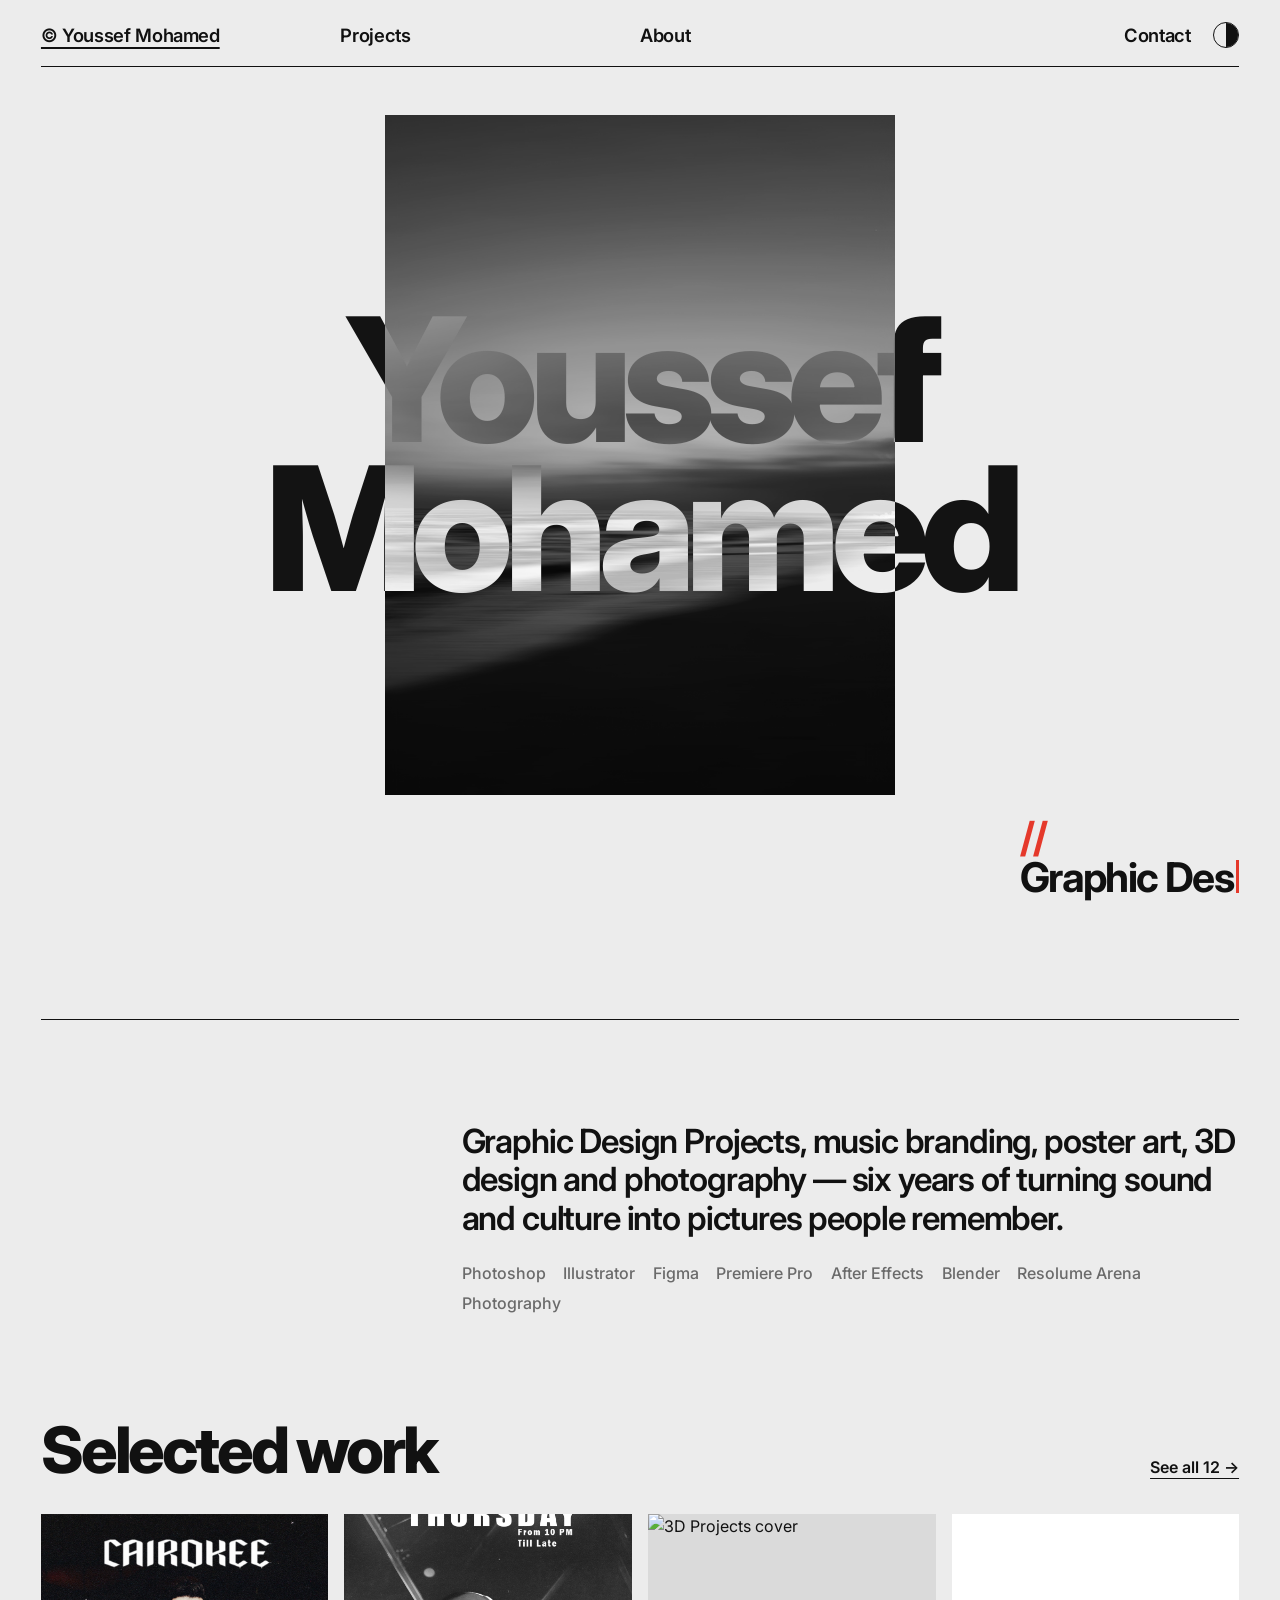
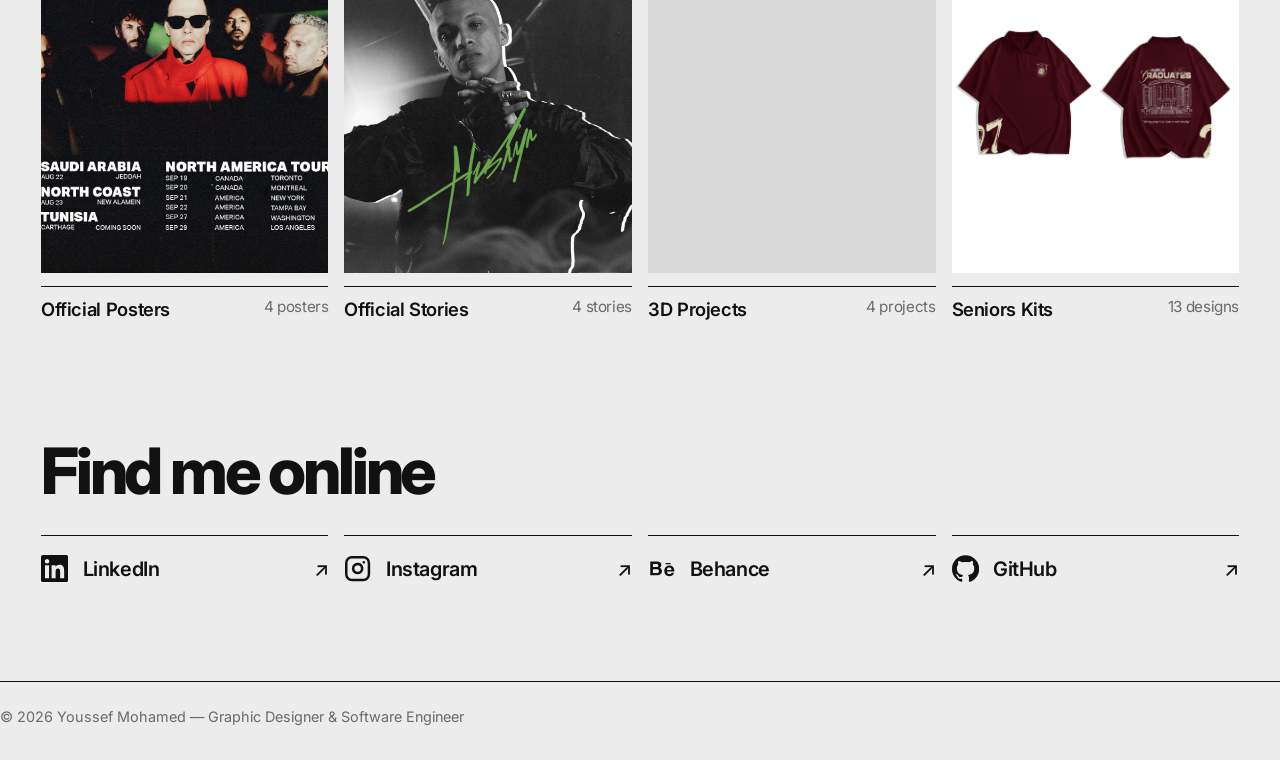
==== commit 7f5ac633: "updated whole css" ====
--- a/index.html
+++ b/index.html
@@ -1,473 +1,1749 @@
 <!DOCTYPE html>
 <html lang="en" class="no-js">
-<head>
-  <meta charset="UTF-8">
-  <meta name="viewport" content="width=device-width, initial-scale=1">
-  <title>Youssef Mohamed — Graphic Designer &amp; Software Engineer</title>
-  <meta name="description" content="Portfolio of Youssef Mohamed, a graphic designer and software engineer: posters, social content, 3D visuals, photography and brand work for artists and labels.">
-  <meta name="theme-color" content="#f6f5fb">
-  <link rel="icon" href="data:image/svg+xml,%3Csvg xmlns='http://www.w3.org/2000/svg' viewBox='0 0 64 64'%3E%3Crect width='64' height='64' rx='14' fill='%235b3df5'/%3E%3Ctext x='32' y='43' font-family='Arial Black,Arial,sans-serif' font-size='28' font-weight='900' text-anchor='middle' fill='white'%3EYM%3C/text%3E%3C/svg%3E">
-  <link rel="canonical" href="https://yusfmohamed.github.io/portfolio/">
-
-  <meta property="og:type" content="website">
-  <meta property="og:title" content="Youssef Mohamed — Graphic Designer &amp; Software Engineer">
-  <meta property="og:description" content="Graphic design, software engineering, posters, social content, 3D visuals and photography.">
-  <meta property="og:url" content="https://yusfmohamed.github.io/portfolio/">
-  <meta property="og:image" content="https://yusfmohamed.github.io/portfolio/img/og.jpg">
-  <meta name="twitter:card" content="summary_large_image">
-
-  <link rel="preconnect" href="https://fonts.googleapis.com">
-  <link rel="preconnect" href="https://fonts.gstatic.com" crossorigin>
-  <link href="https://fonts.googleapis.com/css2?family=Bebas+Neue&family=Poppins:wght@400;500;600&display=swap" rel="stylesheet">
-  <script>try{var t=localStorage.getItem('ym-theme')||(matchMedia('(prefers-color-scheme: dark)').matches?'dark':'light');document.documentElement.setAttribute('data-theme',t)}catch(e){}</script>
-  <link rel="stylesheet" href="style.css">
-  <link rel="stylesheet" href="theme.css">
-  <!-- HERO LAYOUT: Adjust these rules here if you want to change the centered name/title layout. -->
-  <style>
-    #view-home .hero { justify-content: center; text-align: center; }
-    #view-home .hero-copy { width: 100%; max-width: 1000px; margin-inline: auto; text-align: center; }
-    #view-home #h-home { white-space: nowrap; text-align: center; line-height: .98; font-size: clamp(2.8rem, 8vw, 7rem); }
-    #view-home .hero-copy > .eyebrow { margin-inline: auto; }
-    #view-home .hero-text { margin-inline: auto; }
-    #view-home .hero-cta { justify-content: center; }
-    #view-home .tools { justify-content: center; }
-    @media (max-width: 520px) { #view-home #h-home { font-size: clamp(2.6rem, 11vw, 4rem); white-space: normal; } }
-  </style>
-  <script>document.documentElement.className = 'js';</script>
-</head>
-<body>
-<a class="skip" href="#main">Skip to content</a>
-
-<header class="site-header" id="site-header">
-  <div class="wrap bar">
-    <a class="brand" href="#/" aria-label="Youssef Mohamed — home"><span class="brand-mark">YM</span><span class="brand-name">Youssef Mohamed</span></a>
-    <button class="burger" id="burger" type="button" aria-expanded="false" aria-controls="menu" aria-label="Menu"><span></span><span></span><span></span></button>
-    <nav class="menu" id="menu" aria-label="Main">
-      <a href="#/" data-nav="home">Home</a>
-      <div class="has-dd">
-        <a href="#/work" data-nav="work" aria-haspopup="true">Work <svg class="chev" viewBox="0 0 12 8" width="10" height="7" aria-hidden="true"><path d="M1 1.5 6 6.5 11 1.5" fill="none" stroke="currentColor" stroke-width="1.8" stroke-linecap="round" stroke-linejoin="round"/></svg></a>
-        <div class="dd" role="menu"><div class="dd-group"><span class="dd-label">Client Work</span><a href="#/brands" role="menuitem">Work Experience</a><a href="#/posters" role="menuitem">Official Posters</a><a href="#/stories" role="menuitem">Official Stories</a><a href="#/social" role="menuitem">Social Media Posts</a><a href="#/artworks" role="menuitem">Official Artworks</a><a href="#/seniors" role="menuitem">Seniors Kits</a><a href="#/collab" role="menuitem">Collaborations</a></div><div class="dd-group"><span class="dd-label">3D &amp; Motion</span><a href="#/3d" role="menuitem">3D Projects</a><a href="#/backscreen" role="menuitem">Visuals Backscreen</a></div><div class="dd-group"><span class="dd-label">Personal</span><a href="#/exhibitions" role="menuitem">Exhibitions</a><a href="#/photography" role="menuitem">Photography &amp; Editing</a><a href="#/my-artworks" role="menuitem">My Artworks</a></div></div>
+  <head>
+    <meta charset="UTF-8">
+    <meta name="viewport" content="width=device-width, initial-scale=1, viewport-fit=cover">
+    <title>Youssef Mohamed — Graphic Designer &amp; Software Engineer</title>
+    <meta
+      name="description"
+      content="Portfolio of Youssef Mohamed, a graphic designer and software engineer: posters, social content, 3D visuals, photography and brand work for artists and labels.">
+    <meta name="theme-color" content="#ececec">
+    <link rel="icon" href="favicon.svg" type="image/svg+xml">
+    <link rel="canonical" href="https://youssefmohamedportfolio.vercel.app/">
+    <meta property="og:type" content="website">
+    <meta property="og:title" content="Youssef Mohamed — Graphic Designer &amp; Software Engineer">
+    <meta
+      property="og:description"
+      content="Graphic design, software engineering, posters, social content, 3D visuals and photography.">
+    <meta property="og:url" content="https://youssefmohamedportfolio.vercel.app/">
+    <meta
+      property="og:image"
+      content="https://youssefmohamedportfolio.vercel.app/img/3d/render-03-thumb.webp">
+    <meta name="twitter:card" content="summary_large_image">
+    <link rel="preconnect" href="https://fonts.googleapis.com">
+    <link rel="preconnect" href="https://fonts.gstatic.com" crossorigin>
+    <link
+      href="https://fonts.googleapis.com/css2?family=Inter:wght@400;500;600;700;800&amp;display=swap"
+      rel="stylesheet">
+    <script>
+      try {
+        var t = localStorage.getItem('ym-theme') || (matchMedia('(prefers-color-scheme: dark)').matches ? 'dark' : 'light');
+        document.documentElement.setAttribute('data-theme', t);
+      } catch (e) {}
+    </script>
+    <link rel="stylesheet" href="style.css">
+    <script>
+      document.documentElement.className = 'js';
+    </script>
+  </head>
+  <body>
+    <svg width="0" height="0" style="position:absolute" aria-hidden="true">
+      <symbol id="i-linkedin" viewBox="0 0 24 24">
+        <path
+          fill="currentColor"
+          d="M20.447 20.452H16.89v-5.569c0-1.328-.027-3.037-1.852-3.037-1.853 0-2.136
+            1.445-2.136 2.939v5.667H9.351V9h3.414v1.561h.046c.477-.9 1.637-1.85 3.37-1.85
+            3.601 0 4.267 2.37 4.267 5.455v6.286zM5.337 7.433a1.98 1.98 0
+            01-1.977-1.98c0-1.093.885-1.98 1.977-1.98s1.977.887 1.977 1.98a1.98 1.98 0
+            01-1.977 1.98zm1.782 13.019H3.555V9h3.564v11.452zM22.225 0H1.771C.792 0 0 .774 0
+            1.729v20.542C0 23.227.792 24 1.771 24h20.451C23.2 24 24 23.227 24
+            22.271V1.729C24 .774 23.2 0 22.222 0h.003z"/>
+      </symbol>
+      <symbol id="i-github" viewBox="0 0 24 24">
+        <path
+          fill="currentColor"
+          d="M12 .297c-6.63 0-12 5.373-12 12 0 5.303 3.438 9.8 8.205
+            11.385.6.113.82-.258.82-.577
+            0-.285-.01-1.04-.015-2.04-3.338.724-4.042-1.61-4.042-1.61C4.422 18.07 3.633 17.7
+            3.633 17.7c-1.087-.744.084-.729.084-.729 1.205.084 1.838 1.236 1.838 1.236 1.07
+            1.835 2.809 1.305
+            3.495.998.108-.776.417-1.305.76-1.605-2.665-.3-5.466-1.332-5.466-5.93
+            0-1.31.465-2.38 1.235-3.22-.135-.303-.54-1.523.105-3.176 0 0 1.005-.322 3.3
+            1.23.96-.267 1.98-.399 3-.405 1.02.006 2.04.138 3 .405 2.28-1.552 3.285-1.23
+            3.285-1.23.645 1.653.24 2.873.12 3.176.765.84 1.23 1.91 1.23 3.22 0 4.61-2.805
+            5.625-5.475 5.92.42.36.81 1.096.81 2.22 0 1.606-.015 2.896-.015 3.286 0
+            .315.21.69.825.57C20.565 22.092 24 17.592 24 12.297c0-6.627-5.373-12-12-12"/>
+      </symbol>
+      <symbol id="i-behance" viewBox="0 0 24 24">
+        <path
+          fill="currentColor"
+          d="M7.799 5.698c.589 0 1.12.051 1.606.156.482.107.894.28
+            1.241.525.344.243.612.564.804.966.19.4.284.873.284 1.418 0 .608-.139 1.12-.418
+            1.534-.28.412-.683.754-1.209 1.028.73.21 1.275.585 1.633 1.127.361.54.54
+            1.191.54 1.955 0 .596-.12 1.113-.355 1.55-.237.436-.558.795-.963 1.078a4.24 4.24
+            0 01-1.39.62 6.3 6.3 0 01-1.618.206H2V5.698h5.799zm-.29 4.998c.46 0 .836-.109
+            1.128-.33.29-.22.437-.567.437-1.04 0-.27-.05-.492-.147-.67a1.12 1.12 0
+            00-.394-.42 1.69 1.69 0 00-.58-.224 3.298 3.298 0
+            00-.7-.07H4.341v2.754h3.168zm.157 5.237c.267 0
+            .52-.027.758-.08.24-.054.45-.143.626-.267.178-.125.32-.292.424-.5.104-.211.156-.475.156-.795
+            0-.632-.18-1.085-.535-1.357-.358-.271-.83-.407-1.415-.407H4.341v3.406h3.325zm9.768.378c.36.351.878.526
+            1.555.526.484 0 .902-.12 1.255-.365.35-.244.566-.504.646-.782h2.15c-.343
+            1.077-.87 1.845-1.575 2.303-.706.457-1.561.686-2.56.686-.695
+            0-1.32-.111-1.877-.336a4.084 4.084 0 01-1.424-.962 4.38 4.38 0
+            01-.907-1.488c-.214-.578-.32-1.212-.32-1.9 0-.666.109-1.288.326-1.868a4.44 4.44
+            0 01.924-1.488 4.208 4.208 0 011.428-.982c.555-.236 1.167-.354 1.837-.354.748 0
+            1.407.145 1.974.436.566.29 1.034.681 1.402 1.174.368.493.633 1.057.793
+            1.693.162.635.214 1.3.159 1.993h-6.402c.031.763.25 1.302.616
+            1.714zm2.706-4.737c-.29-.32-.744-.48-1.36-.48-.393 0-.72.066-.982.2a2.03 2.03 0
+            00-.636.507 1.89 1.89 0 00-.34.657 2.926 2.926 0
+            00-.107.679h4.046c-.086-.7-.332-1.243-.621-1.563zM15.5 7h4.5v1.2H15.5V7z"/>
+      </symbol>
+      <symbol id="i-instagram" viewBox="0 0 24 24">
+        <g
+          fill="none"
+          stroke="currentColor"
+          stroke-width="2.2"
+          stroke-linecap="round"
+          stroke-linejoin="round">
+          <rect x="2" y="2" width="20" height="20" rx="5" ry="5"/>
+          <path d="M16 11.37A4 4 0 1112.63 8 4 4 0 0116 11.37z"/>
+          <line x1="17.5" y1="6.5" x2="17.51" y2="6.5"/>
+        </g>
+      </symbol>
+      <symbol id="i-phone" viewBox="0 0 24 24">
+        <path
+          fill="none"
+          stroke="currentColor"
+          stroke-width="2.2"
+          stroke-linecap="round"
+          stroke-linejoin="round"
+          d="M22 16.92v3a2 2 0 01-2.18 2 19.79 19.79 0 01-8.63-3.07A19.5 19.5 0 013.07
+            11a19.79 19.79 0 01-3.07-8.67A2 2 0 012 .18h3a2 2 0 012 1.72c.127.96.361 1.903.7
+            2.81a2 2 0 01-.45 2.11L6.09 7.91a16 16 0 006 6l1.27-1.27a2 2 0
+            012.11-.45c.907.339 1.85.573 2.81.7A2 2 0 0122 14.92z"/>
+      </symbol>
+      <symbol id="i-email" viewBox="0 0 24 24">
+        <g
+          fill="none"
+          stroke="currentColor"
+          stroke-width="2.2"
+          stroke-linecap="round"
+          stroke-linejoin="round">
+          <path d="M4 4h16c1.1 0 2 .9 2 2v12c0 1.1-.9 2-2 2H4c-1.1 0-2-.9-2-2V6c0-1.1.9-2 2-2z"/>
+          <polyline points="22,6 12,13 2,6"/>
+        </g>
+      </symbol>
+    </svg>
+    <a class="skip" href="#main">Skip to content</a>
+    <header class="hdr">
+      <div class="wrap">
+        <div class="hdr-in">
+          <a href="#/" data-nav="home" aria-label="Youssef Mohamed — home">© Youssef Mohamed</a>
+          <a class="nav-d" href="#/work" data-nav="work">Projects</a>
+          <a class="nav-d" href="#/about" data-nav="about">About</a>
+          <div class="hdr-right">
+            <a class="nav-d" href="#/contact" data-nav="contact">Contact</a>
+            <button class="theme-btn" id="theme" type="button" aria-label="Switch theme"></button>
+            <button class="menu-btn" id="menu-btn" type="button" aria-expanded="false" aria-controls="menu">
+              Menu
+            </button>
+          </div>
+        </div>
       </div>
-      <a href="#/about" data-nav="about">About</a>
-      <a href="#/contact" data-nav="contact">Contact</a>
-    </nav>
-  </div>
-</header>
-
-<main id="main">
-
-<section class="view" id="view-home" data-title="Youssef Mohamed — Graphic Designer &amp; Software Engineer" aria-label="Home">
-  <div class="wrap hero">
-    <div class="hero-copy">
-      <h1 id="h-home" tabindex="-1">Youssef Mohamed</h1>
-      <p class="eyebrow hero-role">Graphic Designer &amp; Software Engineer</p>
-      <p class="hero-text">Visual identity, music branding, poster art, 3D design and photography — six years of turning sound and culture into pictures people remember.</p>
-      <div class="hero-cta">
-        <a class="btn btn-primary" href="#/work">View my work</a>
-        <a class="btn btn-ghost" href="#/contact">Get in touch</a>
+    </header>
+    <div class="menu" id="menu" hidden>
+      <div class="menu-top">
+        <span>© Youssef Mohamed</span>
+        <button type="button" id="menu-close">Close</button>
       </div>
-      <ul class="tools" aria-label="Tools">
-        <li>Photoshop</li><li>Illustrator</li><li>Figma</li><li>Premiere Pro</li><li>After Effects</li><li>Blender</li><li>Resolume Arena</li><li>Photography</li>
-      </ul>
+      <nav class="menu-main" aria-label="Main">
+        <a href="#/" data-nav="home">Home</a>
+        <a href="#/work" data-nav="work">Projects</a>
+        <a href="#/about" data-nav="about">About</a>
+        <a href="#/contact" data-nav="contact">Contact</a>
+      </nav>
+      <nav class="menu-sub" aria-label="Collections">
+        <span class="lbl">Projects</span>
+        <a href="#/brands">Work Experience</a>
+        <a href="#/posters">Official Posters</a>
+        <a href="#/stories">Official Stories</a>
+        <a href="#/social">Social Media Posts</a>
+        <a href="#/artworks">Official Artworks</a>
+        <a href="#/seniors">Seniors Kits</a>
+        <a href="#/collab">Collaborations</a>
+        <a href="#/3d">3D Projects</a>
+        <a href="#/backscreen">Visuals Backscreen</a>
+        <a href="#/exhibitions">Exhibitions</a>
+        <a href="#/photography">Photography &amp; Editing</a>
+        <a href="#/my-artworks">My Artworks</a>
+      </nav>
     </div>
-  </div>
-  <div class="wrap section">
-    <div class="section-head"><h2>Featured collections</h2><a class="more" href="#/work">See all 12 →</a></div>
-    <div class="tiles"><a class="tile" href="#/posters"><span class="tile-media media"><!-- THUMBNAIL: Change this img src to replace the small preview. Change the closest parent link href to replace the full-size image. -->
-<img src="img/posters/cairoke-thumb.webp" width="720" height="720" alt="Official Posters cover" loading="lazy" decoding="async"></span><span class="tile-body"><span class="tile-title">Official Posters</span><span class="tile-meta">4 posters</span></span><span class="tile-arrow" aria-hidden="true">→</span></a><a class="tile" href="#/stories"><span class="tile-media media"><!-- THUMBNAIL: Change this img src to replace the small preview. Change the closest parent link href to replace the full-size image. -->
-<img src="img/stories/husayen_story.jpg" width="405" height="720" alt="Official Stories cover" loading="lazy" decoding="async"></span><span class="tile-body"><span class="tile-title">Official Stories</span><span class="tile-meta">4 stories</span></span><span class="tile-arrow" aria-hidden="true">→</span></a><a class="tile" href="#/3d"><span class="tile-media media"><!-- THUMBNAIL: Change this img src to replace the small preview. Change the closest parent link href to replace the full-size image. -->
-<img src="img/3d/render-01-thumb.webp" width="405" height="720" alt="3D Projects cover" loading="lazy" decoding="async"></span><span class="tile-body"><span class="tile-title">3D Projects</span><span class="tile-meta">4 projects</span></span><span class="tile-arrow" aria-hidden="true">→</span></a><a class="tile" href="#/seniors"><span class="tile-media media"><!-- THUMBNAIL: Change this img src to replace the small preview. Change the closest parent link href to replace the full-size image. -->
-<img src="img/seniors/polo.png" width="720" height="405" alt="Seniors Kits cover" loading="lazy" decoding="async"></span><span class="tile-body"><span class="tile-title">Seniors Kits</span><span class="tile-meta">10 designs</span></span><span class="tile-arrow" aria-hidden="true">→</span></a></div>
-  </div>
-</section>
-<section class="view" id="view-work" data-title="Work" aria-labelledby="h-work">
-  <div class="wrap">
-    <header class="view-head center">
-      <h1 id="h-work" tabindex="-1">Work</h1>
-      <p class="lede">Pick a collection to explore it.</p>
-      <div class="chips" role="group" aria-label="Filter work"><button type="button" class="chip is-on" data-filter="all" aria-pressed="true">All</button><button type="button" class="chip" data-filter="client" aria-pressed="false">Client Work</button><button type="button" class="chip" data-filter="motion" aria-pressed="false">3D &amp; Motion</button><button type="button" class="chip" data-filter="personal" aria-pressed="false">Personal</button></div>
-    </header>
-    <div class="tiles tiles-all" id="all-tiles">
-      <div class="tile-wrap" data-tab="client"><a class="tile" href="#/brands"><span class="tile-media media"><!-- THUMBNAIL: Change this img src to replace the small preview. Change the closest parent link href to replace the full-size image. -->
-<img src="img/brands/im-rubiks-thumb.webp" width="720" height="720" alt="Work Experience cover" loading="lazy" decoding="async"></span><span class="tile-body"><span class="tile-title">Work Experience</span><span class="tile-meta">4 experiences</span></span><span class="tile-arrow" aria-hidden="true">→</span></a></div><div class="tile-wrap" data-tab="client"><a class="tile" href="#/posters"><span class="tile-media media"><!-- THUMBNAIL: Change this img src to replace the small preview. Change the closest parent link href to replace the full-size image. -->
-<img src="assets/cairoke_poster.jpg" width="720" height="720" alt="Official Posters cover" loading="lazy" decoding="async"></span><span class="tile-body"><span class="tile-title">Official Posters</span><span class="tile-meta">4 posters</span></span><span class="tile-arrow" aria-hidden="true">→</span></a></div><div class="tile-wrap" data-tab="client"><a class="tile" href="#/stories"><span class="tile-media media"><!-- THUMBNAIL: Change this img src to replace the small preview. Change the closest parent link href to replace the full-size image. -->
-<img src="img/stories/husayen_story.jpg" width="405" height="720" alt="Official Stories cover" loading="lazy" decoding="async"></span><span class="tile-body"><span class="tile-title">Official Stories</span><span class="tile-meta">4 stories</span></span><span class="tile-arrow" aria-hidden="true">→</span></a></div><div class="tile-wrap" data-tab="client"><a class="tile" href="#/social"><span class="tile-media media"><!-- THUMBNAIL: Change this img src to replace the small preview. Change the closest parent link href to replace the full-size image. -->
-<img src="img/social/01.png" width="405" height="720" alt="Social Media Posts cover" loading="lazy" decoding="async"></span><span class="tile-body"><span class="tile-title">Social Media Posts</span><span class="tile-meta">3 posts</span></span><span class="tile-arrow" aria-hidden="true">→</span></a></div><div class="tile-wrap" data-tab="client"><a class="tile" href="#/artworks"><span class="tile-media media"><!-- THUMBNAIL: Change this img src to replace the small preview. Change the closest parent link href to replace the full-size image. -->
-<img src="assets/artworks/artwork3.jpg" width="720" height="720" alt="Official Artworks cover" loading="lazy" decoding="async"></span><span class="tile-body"><span class="tile-title">Official Artworks</span><span class="tile-meta">6 artworks</span></span><span class="tile-arrow" aria-hidden="true">→</span></a></div><div class="tile-wrap" data-tab="client"><a class="tile" href="#/seniors"><span class="tile-media media"><!-- THUMBNAIL: Change this img src to replace the small preview. Change the closest parent link href to replace the full-size image. -->
-<img src="img/seniors/polo.png" width="720" height="405" alt="Seniors Kits cover" loading="lazy" decoding="async"></span><span class="tile-body"><span class="tile-title">Seniors Kits</span><span class="tile-meta">10 designs</span></span><span class="tile-arrow" aria-hidden="true">→</span></a></div><div class="tile-wrap" data-tab="client"><a class="tile" href="#/collab"><span class="tile-media media"><!-- THUMBNAIL: Change this img src to replace the small preview. Change the closest parent link href to replace the full-size image. -->
-<img src="img/collab/snitch-thumb.webp" width="720" height="405" alt="Collaborations cover" loading="lazy" decoding="async"></span><span class="tile-body"><span class="tile-title">Collaborations</span><span class="tile-meta">1 collaboration</span></span><span class="tile-arrow" aria-hidden="true">→</span></a></div><div class="tile-wrap" data-tab="motion"><a class="tile" href="#/3d"><span class="tile-media media"><!-- THUMBNAIL: Change this img src to replace the small preview. Change the closest parent link href to replace the full-size image. -->
-<img src="img/3d/Render1.png" width="405" height="720" alt="3D Projects cover" loading="lazy" decoding="async"></span><span class="tile-body"><span class="tile-title">3D Projects</span><span class="tile-meta">4 projects</span></span><span class="tile-arrow" aria-hidden="true">→</span></a></div><div class="tile-wrap" data-tab="motion"><a class="tile" href="#/backscreen"><span class="tile-media media"><!-- THUMBNAIL: Change this img src to replace the small preview. Change the closest parent link href to replace the full-size image. -->
-<img src="img/backscreen/visual-01-thumb.webp" width="720" height="405" alt="Visuals Backscreen cover" loading="lazy" decoding="async"></span><span class="tile-body"><span class="tile-title">Visuals Backscreen</span><span class="tile-meta">1 visual</span></span><span class="tile-arrow" aria-hidden="true">→</span></a></div><div class="tile-wrap" data-tab="personal"><a class="tile" href="#/exhibitions"><span class="tile-media media"><!-- THUMBNAIL: Change this img src to replace the small preview. Change the closest parent link href to replace the full-size image. -->
-<img src="img/exhibitions/exhibition-01-thumb.webp" width="629" height="720" alt="Exhibitions cover" loading="lazy" decoding="async"></span><span class="tile-body"><span class="tile-title">Exhibitions</span><span class="tile-meta">2 exhibitions</span></span><span class="tile-arrow" aria-hidden="true">→</span></a></div><div class="tile-wrap" data-tab="personal"><a class="tile" href="#/photography"><span class="tile-media media"><!-- THUMBNAIL: Change this img src to replace the small preview. Change the closest parent link href to replace the full-size image. -->
-<img src="img/photography/01.jpeg" width="480" height="720" alt="Photography &amp; Editing cover" loading="lazy" decoding="async"></span><span class="tile-body"><span class="tile-title">Photography &amp; Editing</span><span class="tile-meta">6 photos</span></span><span class="tile-arrow" aria-hidden="true">→</span></a></div><div class="tile-wrap" data-tab="personal"><a class="tile" href="#/my-artworks"><span class="tile-media media"><!-- THUMBNAIL: Change this img src to replace the small preview. Change the closest parent link href to replace the full-size image. -->
-<img src="assets/myartworks/07.png" width="576" height="720" alt="My Artworks cover" loading="lazy" decoding="async"></span><span class="tile-body"><span class="tile-title">My Artworks</span><span class="tile-meta">9 artworks</span></span><span class="tile-arrow" aria-hidden="true">→</span></a></div>
+    <main id="main">
+      <section
+        class="view"
+        id="view-home"
+        data-title="Youssef Mohamed — Graphic Designer &amp; Software Engineer"
+        aria-label="Home">
+        <div class="wrap hero">
+          <div class="hero-center">
+            <div class="hero-panel">
+              <img src="img/bw.png" alt="" fetchpriority="high" decoding="async">
+            </div>
+            <h1 id="h-home" tabindex="-1"><span>Youssef</span><span>Mohamed</span></h1>
+          </div>
+          <div class="hero-foot">
+            <p class="role">
+              <i aria-hidden="true">//</i>
+              <span class="sr">Graphic Designer, Software Engineer</span>
+              <span class="tw" aria-hidden="true" data-text="Graphic Designer">Graphic Designer</span>
+              <span class="tw" aria-hidden="true" data-text="Software Engineer">Software Engineer</span>
+            </p>
+          </div>
+          <div class="intro">
+            <span></span>
+            <div>
+              <p>
+                Graphic Design Projects, music branding, poster art, 3D design and photography — six years of turning sound
+                and culture into pictures people remember.
+              </p>
+              <ul class="tools" aria-label="Tools">
+                <li>Photoshop</li>
+                <li>Illustrator</li>
+                <li>Figma</li>
+                <li>Premiere Pro</li>
+                <li>After Effects</li>
+                <li>Blender</li>
+                <li>Resolume Arena</li>
+                <li>Photography</li>
+              </ul>
+            </div>
+          </div>
+          <div class="sec-head">
+            <h2>Selected work</h2>
+            <a class="more" href="#/work">See all 12 →</a>
+          </div>
+          <div class="tiles four">
+            <a class="tile" href="#/posters">
+              <div class="fig">
+                <img
+                  src="assets/cairoke_poster.jpg"
+                  alt="Official Posters cover"
+                  loading="lazy"
+                  decoding="async">
+              </div>
+              <div class="tile-t"><span>Official Posters</span><small>4 posters</small></div>
+            </a>
+            <a class="tile" href="#/stories">
+              <div class="fig">
+                <img
+                  src="img/stories/husayen_story.jpg"
+                  alt="Official Stories cover"
+                  loading="lazy"
+                  decoding="async">
+              </div>
+              <div class="tile-t"><span>Official Stories</span><small>4 stories</small></div>
+            </a>
+            <a class="tile" href="#/3d">
+              <div class="fig">
+                <img
+                  src="assets/3d/Render1.png"
+                  alt="3D Projects cover"
+                  loading="lazy"
+                  decoding="async">
+              </div>
+              <div class="tile-t"><span>3D Projects</span><small>4 projects</small></div>
+            </a>
+            <a class="tile" href="#/seniors">
+              <div class="fig contain">
+                <img src="img/seniors/polo.png" alt="Seniors Kits cover" loading="lazy" decoding="async">
+              </div>
+              <div class="tile-t"><span>Seniors Kits</span><small>13 designs</small></div>
+            </a>
+          </div>
+          <div class="connect reveal">
+            <h2>Find me online</h2>
+            <div class="connect-grid">
+              <a href="https://linkedin.com/in/yusfmohamed" target="_blank" rel="noopener">
+                <svg class="ic" aria-hidden="true">
+                  <use href="#i-linkedin"/>
+                </svg>
+                <span>LinkedIn</span>
+                <b aria-hidden="true">↗</b>
+              </a>
+              <a href="https://instagram.com/yusf4u" target="_blank" rel="noopener">
+                <svg class="ic" aria-hidden="true">
+                  <use href="#i-instagram"/>
+                </svg>
+                <span>Instagram</span>
+                <b aria-hidden="true">↗</b>
+              </a>
+              <a href="https://behance.net/yusf4u" target="_blank" rel="noopener">
+                <svg class="ic" aria-hidden="true">
+                  <use href="#i-behance"/>
+                </svg>
+                <span>Behance</span>
+                <b aria-hidden="true">↗</b>
+              </a>
+              <a href="https://github.com/yusfmohamed" target="_blank" rel="noopener">
+                <svg class="ic" aria-hidden="true">
+                  <use href="#i-github"/>
+                </svg>
+                <span>GitHub</span>
+                <b aria-hidden="true">↗</b>
+              </a>
+            </div>
+          </div>
+        </div>
+      </section>
+      <section class="view" id="view-work" data-title="Projects" aria-labelledby="h-work">
+        <div class="wrap">
+          <header class="view-head">
+            <h1 id="h-work" tabindex="-1">Projects</h1>
+            <p class="lede">Pick a collection to explore it.</p>
+            <div class="chips" role="group" aria-label="Filter projects">
+              <button type="button" class="chip is-on" data-filter="all" aria-pressed="true">All</button>
+              <button type="button" class="chip" data-filter="client" aria-pressed="false">
+                Client Work
+              </button>
+              <button type="button" class="chip" data-filter="motion" aria-pressed="false">
+                3D &amp; Motion
+              </button>
+              <button type="button" class="chip" data-filter="personal" aria-pressed="false">Personal</button>
+            </div>
+          </header>
+          <div class="tiles">
+            <div class="tile-wrap" data-tab="client">
+              <a class="tile" href="#/brands">
+                <div class="fig contain">
+                  <img
+                    src="img/brands/im-rubiks-thumb.webp"
+                    alt="Work Experience cover"
+                    loading="lazy"
+                    decoding="async">
+                </div>
+                <div class="tile-t"><span>Work Experience</span><small>6 experiences</small></div>
+              </a>
+            </div>
+            <div class="tile-wrap" data-tab="client">
+              <a class="tile" href="#/posters">
+                <div class="fig">
+                  <img
+                    src="assets/cairoke_poster.jpg"
+                    alt="Official Posters cover"
+                    loading="lazy"
+                    decoding="async">
+                </div>
+                <div class="tile-t"><span>Official Posters</span><small>4 posters</small></div>
+              </a>
+            </div>
+            <div class="tile-wrap" data-tab="client">
+              <a class="tile" href="#/stories">
+                <div class="fig">
+                  <img
+                    src="img/stories/husayen_story.jpg"
+                    alt="Official Stories cover"
+                    loading="lazy"
+                    decoding="async">
+                </div>
+                <div class="tile-t"><span>Official Stories</span><small>4 stories</small></div>
+              </a>
+            </div>
+            <div class="tile-wrap" data-tab="client">
+              <a class="tile" href="#/social">
+                <div class="fig">
+                  <img src="img/social/01.png" alt="Social Media Posts cover" loading="lazy" decoding="async">
+                </div>
+                <div class="tile-t"><span>Social Media Posts</span><small>3 posts</small></div>
+              </a>
+            </div>
+            <div class="tile-wrap" data-tab="client">
+              <a class="tile" href="#/artworks">
+                <div class="fig">
+                  <img
+                    src="assets/artworks/artwork3.jpg"
+                    alt="Official Artworks cover"
+                    loading="lazy"
+                    decoding="async">
+                </div>
+                <div class="tile-t"><span>Official Artworks</span><small>6 artworks</small></div>
+              </a>
+            </div>
+            <div class="tile-wrap" data-tab="client">
+              <a class="tile" href="#/seniors">
+                <div class="fig contain">
+                  <img
+                    src="img/seniors/front-SIS.png"
+                    alt="Seniors Kits cover"
+                    loading="lazy"
+                    decoding="async">
+                </div>
+                <div class="tile-t"><span>Seniors Kits</span><small>13 designs</small></div>
+              </a>
+            </div>
+            <div class="tile-wrap" data-tab="client">
+              <a class="tile" href="#/collab">
+                <div class="fig">
+                  <img
+                    src="img/collab/snitch-thumb.webp"
+                    alt="Collaborations cover"
+                    loading="lazy"
+                    decoding="async">
+                </div>
+                <div class="tile-t"><span>Collaborations</span><small>1 collaboration</small></div>
+              </a>
+            </div>
+            <div class="tile-wrap" data-tab="motion">
+              <a class="tile" href="#/3d">
+                <div class="fig">
+                  <img src="img/3d/Render1.png" alt="3D Projects cover" loading="lazy" decoding="async">
+                </div>
+                <div class="tile-t"><span>3D Projects</span><small>4 projects</small></div>
+              </a>
+            </div>
+            <div class="tile-wrap" data-tab="motion">
+              <a class="tile" href="#/backscreen">
+                <div class="fig">
+                  <img
+                    src="img/backscreen/visual-01-thumb.webp"
+                    alt="Visuals Backscreen cover"
+                    loading="lazy"
+                    decoding="async">
+                </div>
+                <div class="tile-t"><span>Visuals Backscreen</span><small>1 visual</small></div>
+              </a>
+            </div>
+            <div class="tile-wrap" data-tab="personal">
+              <a class="tile" href="#/exhibitions">
+                <div class="fig">
+                  <img
+                    src="img/exhibitions/exhibition-01-thumb.webp"
+                    alt="Exhibitions cover"
+                    loading="lazy"
+                    decoding="async">
+                </div>
+                <div class="tile-t"><span>Exhibitions</span><small>2 exhibitions</small></div>
+              </a>
+            </div>
+            <div class="tile-wrap" data-tab="personal">
+              <a class="tile" href="#/photography">
+                <div class="fig">
+                  <img
+                    src="img/photography/01.jpeg"
+                    alt="Photography &amp; Editing cover"
+                    loading="lazy"
+                    decoding="async">
+                </div>
+                <div class="tile-t"><span>Photography &amp; Editing</span><small>6 photos</small></div>
+              </a>
+            </div>
+            <div class="tile-wrap" data-tab="personal">
+              <a class="tile" href="#/my-artworks">
+                <div class="fig">
+                  <img src="assets/myartworks/07.png" alt="My Artworks cover" loading="lazy" decoding="async">
+                </div>
+                <div class="tile-t"><span>My Artworks</span><small>9 artworks</small></div>
+              </a>
+            </div>
+          </div>
+        </div>
+      </section>
+      <section class="view" id="view-about" data-title="About" aria-labelledby="h-about">
+        <div class="wrap">
+          <header class="view-head">
+            <h1 id="h-about" tabindex="-1">About</h1>
+          </header>
+          <p class="about-text">
+            21-year-old Graphic Designer &amp; Software Engineering student at the Egyptian Chinese University.
+            6+ years of hands-on experience in Adobe Photoshop, Illustrator, and a wide range of creative tools.
+            Passionate about visual identity, music branding, poster art, 3D design, and photography.
+          </p>
+          <ul class="tools" aria-label="Tools">
+            <li>Photoshop</li>
+            <li>Illustrator</li>
+            <li>Figma</li>
+            <li>Premiere Pro</li>
+            <li>After Effects</li>
+            <li>Blender</li>
+            <li>Resolume Arena</li>
+            <li>Photography</li>
+            <li>6 Years Exp.</li>
+          </ul>
+          <h2 class="stack-title">Tech stack</h2>
+          <div class="stack">
+            <div>
+              <h3>Languages</h3>
+              <ul>
+                <li>C++</li>
+                <li>Python</li>
+                <li>JavaScript</li>
+              </ul>
+            </div>
+            <div>
+              <h3>Web</h3>
+              <ul>
+                <li>HTML</li>
+                <li>CSS</li>
+                <li>JavaScript</li>
+              </ul>
+            </div>
+            <div>
+              <h3>Mobile</h3>
+              <ul>
+                <li>Flutter</li>
+                <li>Expo</li>
+                <li>React Native</li>
+              </ul>
+            </div>
+            <div>
+              <h3>AI &amp; Vision</h3>
+              <ul>
+                <li>Computer Vision with Python</li>
+                <li>AI tools</li>
+              </ul>
+            </div>
+          </div>
+          <div style="margin-top:3rem;display:flex;flex-wrap:wrap;gap:.8rem">
+            <a class="btn solid" href="#/work">See the work</a>
+            <a class="btn" href="#/contact">Contact me</a>
+          </div>
+        </div>
+      </section>
+      <section class="view" id="view-brands" data-title="Work Experience" aria-labelledby="h-brands">
+        <div class="wrap">
+          <nav class="crumbs" aria-label="Breadcrumb">
+            <a href="#/work">All projects</a>
+            <span>/</span>
+            <span>Client Work</span>
+          </nav>
+          <header class="view-head">
+            <h1 id="h-brands" tabindex="-1">Work Experience</h1>
+            <p class="lede">
+              Selected organizations and creative teams I have worked with, with the years of collaboration shown
+              below.
+            </p>
+          </header>
+          <ul class="gal g-sq">
+            <li>
+              <div class="fig sq contain">
+                <a
+                  class="lb"
+                  href="img/brands/sout-sharq-thumb.webp"
+                  data-caption="Sout Sharq"
+                  aria-label="View larger: Sout Sharq">
+                  <img
+                    src="img/brands/sout-sharq-thumb.webp"
+                    alt="Sout Sharq"
+                    loading="lazy"
+                    decoding="async">
+                </a>
+              </div>
+              <p class="cap"><strong>Sout Sharq</strong><span>2022 – Present</span></p>
+            </li>
+            <li>
+              <div class="fig sq contain">
+                <a
+                  class="lb"
+                  href="img/brands/mtown-studios-thumb.webp"
+                  data-caption="Mtown Studios"
+                  aria-label="View larger: Mtown Studios">
+                  <img
+                    src="img/brands/mtown-studios-thumb.webp"
+                    alt="Mtown Studios"
+                    loading="lazy"
+                    decoding="async">
+                </a>
+              </div>
+              <p class="cap"><strong>Mtown Studios</strong><span>2022 – 2024</span></p>
+            </li>
+            <li>
+              <div class="fig sq contain">
+                <a
+                  class="lb"
+                  href="img/brands/im-rubiks-thumb.webp"
+                  data-caption="IM Rubiks"
+                  aria-label="View larger: IM Rubiks">
+                  <img src="img/brands/im-rubiks-thumb.webp" alt="IM Rubiks" loading="lazy" decoding="async">
+                </a>
+              </div>
+              <p class="cap"><strong>IM Rubiks</strong><span>2024 – 2025</span></p>
+            </li>
+            <li>
+              <div class="fig sq contain">
+                <a
+                  class="lb"
+                  href="img/brands/olyve-thumb.webp"
+                  data-caption="OLYVE"
+                  aria-label="View larger: OLYVE">
+                  <img src="img/brands/olyve-thumb.webp" alt="OLYVE" loading="lazy" decoding="async">
+                </a>
+              </div>
+              <p class="cap"><strong>OLYVE</strong><span>2025 – 2026</span></p>
+            </li>
+            <li>
+              <div class="fig sq contain">
+                <a
+                  class="lb"
+                  href="img/brands/buscar.webp.webp"
+                  data-caption="Buscar Brand"
+                  aria-label="View larger: Buscar Brand">
+                  <img src="img/brands/buscar.webp.webp" alt="Buscar Brand" loading="lazy" decoding="async">
+                </a>
+              </div>
+              <p class="cap"><strong>Buscar Brand</strong><span>Freelancing</span></p>
+            </li>
+            <li>
+              <div class="fig sq contain">
+                <a
+                  class="lb"
+                  href="img/brands/mga.png"
+                  data-caption="MGA Events"
+                  aria-label="View larger: MGA Events">
+                  <img src="img/brands/mga.png" alt="MGA Events" loading="lazy" decoding="async">
+                </a>
+              </div>
+              <p class="cap"><strong>MGA Events</strong><span>2026 – Present</span></p>
+            </li>
+          </ul>
+          <nav class="pager" aria-label="More collections">
+            <a href="#/my-artworks"><small>← Previous</small><strong>My Artworks</strong></a>
+            <a class="next" href="#/posters"><small>Next →</small><strong>Official Posters</strong></a>
+          </nav>
+        </div>
+      </section>
+      <section class="view" id="view-posters" data-title="Official Posters" aria-labelledby="h-posters">
+        <div class="wrap">
+          <nav class="crumbs" aria-label="Breadcrumb">
+            <a href="#/work">All projects</a>
+            <span>/</span>
+            <span>Client Work</span>
+          </nav>
+          <header class="view-head">
+            <h1 id="h-posters" tabindex="-1">Official Posters</h1>
+            <p class="lede">
+              Official posters curated for brands and artists for their concerts, releases, and events — designed
+              using Adobe Photoshop and Illustrator, combining strong typographic systems with cinematic visuals
+              to capture the energy of each moment and drive real-world attendance and engagement.
+            </p>
+          </header>
+          <ul class="gal g-sq">
+            <li>
+              <div class="fig sq">
+                <a
+                  class="lb"
+                  href="img/posters/cairoke-thumb.webp"
+                  data-caption="Cairoke poster"
+                  aria-label="View larger: Cairoke poster">
+                  <img
+                    src="img/posters/cairoke-thumb.webp"
+                    alt="Cairoke poster"
+                    loading="lazy"
+                    decoding="async">
+                </a>
+              </div>
+            </li>
+            <li>
+              <div class="fig sq">
+                <a
+                  class="lb"
+                  href="img/posters/mtown-thumb.webp"
+                  data-caption="M-Town poster"
+                  aria-label="View larger: M-Town poster">
+                  <img src="img/posters/mtown-thumb.webp" alt="M-Town poster" loading="lazy" decoding="async">
+                </a>
+              </div>
+            </li>
+            <li>
+              <div class="fig sq">
+                <a
+                  class="lb"
+                  href="img/posters/husayen-thumb.webp"
+                  data-caption="Husayen poster"
+                  aria-label="View larger: Husayen poster">
+                  <img
+                    src="img/posters/husayen-thumb.webp"
+                    alt="Husayen poster"
+                    loading="lazy"
+                    decoding="async">
+                </a>
+              </div>
+            </li>
+            <li>
+              <div class="fig sq">
+                <a
+                  class="lb"
+                  href="img/posters/young-amr-thumb.webp"
+                  data-caption="Young Amr poster"
+                  aria-label="View larger: Young Amr poster">
+                  <img
+                    src="img/posters/young-amr-thumb.webp"
+                    alt="Young Amr poster"
+                    loading="lazy"
+                    decoding="async">
+                </a>
+              </div>
+            </li>
+          </ul>
+          <nav class="pager" aria-label="More collections">
+            <a href="#/brands"><small>← Previous</small><strong>Work Experience</strong></a>
+            <a class="next" href="#/stories"><small>Next →</small><strong>Official Stories</strong></a>
+          </nav>
+        </div>
+      </section>
+      <section class="view" id="view-stories" data-title="Official Stories" aria-labelledby="h-stories">
+        <div class="wrap">
+          <nav class="crumbs" aria-label="Breadcrumb">
+            <a href="#/work">All projects</a>
+            <span>/</span>
+            <span>Client Work</span>
+          </nav>
+          <header class="view-head">
+            <h1 id="h-stories" tabindex="-1">Official Stories</h1>
+            <p class="lede">
+              Vertical story formats tailored for Instagram and social platforms — fast, punchy, and visually
+              consistent with each artist's brand identity, crafted in Photoshop for maximum mobile-first impact.
+            </p>
+          </header>
+          <ul class="gal g-st">
+            <li>
+              <div class="fig st">
+                <a
+                  class="lb"
+                  href="img/stories/cairoke_story.png"
+                  data-caption="Cairoke story"
+                  aria-label="View larger: Cairoke story">
+                  <img
+                    src="img/stories/cairoke_story.png"
+                    alt="Cairoke story"
+                    loading="lazy"
+                    decoding="async">
+                </a>
+              </div>
+            </li>
+            <li>
+              <div class="fig st">
+                <a
+                  class="lb"
+                  href="img/stories/story_poster.jpg"
+                  data-caption="Story poster"
+                  aria-label="View larger: Story poster">
+                  <img src="img/stories/story_poster.jpg" alt="Story poster" loading="lazy" decoding="async">
+                </a>
+              </div>
+            </li>
+            <li>
+              <div class="fig st">
+                <a
+                  class="lb"
+                  href="img/stories/husayen_story.jpg"
+                  data-caption="Husayen story"
+                  aria-label="View larger: Husayen story">
+                  <img
+                    src="img/stories/husayen_story.jpg"
+                    alt="Husayen story"
+                    loading="lazy"
+                    decoding="async">
+                </a>
+              </div>
+            </li>
+            <li>
+              <div class="fig st">
+                <a
+                  class="lb"
+                  href="img/stories/young_amr_story.jpg"
+                  data-caption="Young Amr story"
+                  aria-label="View larger: Young Amr story">
+                  <img
+                    src="img/stories/young_amr_story.jpg"
+                    alt="Young Amr story"
+                    loading="lazy"
+                    decoding="async">
+                </a>
+              </div>
+            </li>
+          </ul>
+          <nav class="pager" aria-label="More collections">
+            <a href="#/posters"><small>← Previous</small><strong>Official Posters</strong></a>
+            <a class="next" href="#/social"><small>Next →</small><strong>Social Media Posts</strong></a>
+          </nav>
+        </div>
+      </section>
+      <section class="view" id="view-social" data-title="Social Media Posts" aria-labelledby="h-social">
+        <div class="wrap">
+          <nav class="crumbs" aria-label="Breadcrumb">
+            <a href="#/work">All projects</a>
+            <span>/</span>
+            <span>Client Work</span>
+          </nav>
+          <header class="view-head">
+            <h1 id="h-social" tabindex="-1">Social Media Posts</h1>
+            <p class="lede">
+              A curated selection of social media content crafted for various artists and brands. Each post is
+              designed to maximize visual impact on platforms like Instagram and Facebook — balancing strong
+              typography, bold color choices, and brand-consistent aesthetics to drive engagement and online
+              presence.
+            </p>
+          </header>
+          <ul class="gal g-s3">
+            <li>
+              <div class="fig st">
+                <a
+                  class="lb"
+                  href="img/social/01.png"
+                  data-caption="Post 01"
+                  aria-label="View larger: Post 01">
+                  <img src="img/social/01.png" alt="Post 01" loading="lazy" decoding="async">
+                </a>
+              </div>
+            </li>
+            <li>
+              <div class="fig st">
+                <a
+                  class="lb"
+                  href="img/social/02.png"
+                  data-caption="Post 02"
+                  aria-label="View larger: Post 02">
+                  <img src="img/social/02.png" alt="Post 02" loading="lazy" decoding="async">
+                </a>
+              </div>
+            </li>
+            <li>
+              <div class="fig st">
+                <a
+                  class="lb"
+                  href="img/social/03.jpg"
+                  data-caption="Post 03"
+                  aria-label="View larger: Post 03">
+                  <img src="img/social/03.jpg" alt="Post 03" loading="lazy" decoding="async">
+                </a>
+              </div>
+            </li>
+          </ul>
+          <nav class="pager" aria-label="More collections">
+            <a href="#/stories"><small>← Previous</small><strong>Official Stories</strong></a>
+            <a class="next" href="#/artworks"><small>Next →</small><strong>Official Artworks</strong></a>
+          </nav>
+        </div>
+      </section>
+      <section class="view" id="view-artworks" data-title="Official Artworks" aria-labelledby="h-artworks">
+        <div class="wrap">
+          <nav class="crumbs" aria-label="Breadcrumb">
+            <a href="#/work">All projects</a>
+            <span>/</span>
+            <span>Client Work</span>
+          </nav>
+          <header class="view-head">
+            <h1 id="h-artworks" tabindex="-1">Official Artworks</h1>
+            <p class="lede">
+              A collection of graphic artworks created for official releases — album covers, single artwork, and
+              visual identity pieces produced in Adobe Photoshop and Illustrator for artists and labels.
+            </p>
+          </header>
+          <ul class="gal g-sq">
+            <li>
+              <div class="fig sq">
+                <a
+                  class="lb"
+                  href="img/artworks/artwork-01-thumb.webp"
+                  data-caption="Official artwork 1"
+                  aria-label="View larger: Official artwork 1">
+                  <img
+                    src="img/artworks/artwork-01-thumb.webp"
+                    alt="Official artwork 1"
+                    loading="lazy"
+                    decoding="async">
+                </a>
+              </div>
+            </li>
+            <li>
+              <div class="fig sq">
+                <a
+                  class="lb"
+                  href="img/artworks/artwork-02-thumb.webp"
+                  data-caption="Official artwork 2"
+                  aria-label="View larger: Official artwork 2">
+                  <img
+                    src="img/artworks/artwork-02-thumb.webp"
+                    alt="Official artwork 2"
+                    loading="lazy"
+                    decoding="async">
+                </a>
+              </div>
+            </li>
+            <li>
+              <div class="fig sq">
+                <a
+                  class="lb"
+                  href="img/artworks/artwork-03-thumb.webp"
+                  data-caption="Official artwork 3"
+                  aria-label="View larger: Official artwork 3">
+                  <img
+                    src="img/artworks/artwork-03-thumb.webp"
+                    alt="Official artwork 3"
+                    loading="lazy"
+                    decoding="async">
+                </a>
+              </div>
+            </li>
+            <li>
+              <div class="fig sq">
+                <a
+                  class="lb"
+                  href="img/artworks/artwork-04-thumb.webp"
+                  data-caption="Official artwork 4"
+                  aria-label="View larger: Official artwork 4">
+                  <img
+                    src="img/artworks/artwork-04-thumb.webp"
+                    alt="Official artwork 4"
+                    loading="lazy"
+                    decoding="async">
+                </a>
+              </div>
+            </li>
+            <li>
+              <div class="fig sq">
+                <a
+                  class="lb"
+                  href="img/artworks/artwork-07-thumb.webp"
+                  data-caption="Official artwork 5"
+                  aria-label="View larger: Official artwork 5">
+                  <img
+                    src="img/artworks/artwork-07-thumb.webp"
+                    alt="Official artwork 5"
+                    loading="lazy"
+                    decoding="async">
+                </a>
+              </div>
+            </li>
+            <li>
+              <div class="fig sq">
+                <a
+                  class="lb"
+                  href="img/artworks/artwork-08-thumb.webp"
+                  data-caption="Official artwork 6"
+                  aria-label="View larger: Official artwork 6">
+                  <img
+                    src="img/artworks/artwork-08-thumb.webp"
+                    alt="Official artwork 6"
+                    loading="lazy"
+                    decoding="async">
+                </a>
+              </div>
+            </li>
+          </ul>
+          <nav class="pager" aria-label="More collections">
+            <a href="#/social"><small>← Previous</small><strong>Social Media Posts</strong></a>
+            <a class="next" href="#/seniors"><small>Next →</small><strong>Seniors Kits</strong></a>
+          </nav>
+        </div>
+      </section>
+      <section class="view" id="view-seniors" data-title="Seniors Kits" aria-labelledby="h-seniors">
+        <div class="wrap">
+          <nav class="crumbs" aria-label="Breadcrumb">
+            <a href="#/work">All projects</a>
+            <span>/</span>
+            <span>Client Work</span>
+          </nav>
+          <header class="view-head">
+            <h1 id="h-seniors" tabindex="-1">Seniors Kits</h1>
+            <p class="lede">
+              A full graduation kit design series in collaboration with OLYVE — crafting cohesive visual packages
+              for seniors including identity templates, banners, and keepsake designs using Adobe Photoshop and
+              Illustrator.
+            </p>
+          </header>
+          <div class="sen">
+            <figure>
+              <div class="fig sq contain">
+                <a
+                  class="lb"
+                  href="img/seniors/front-SIS.png"
+                  data-caption="Seniors kit — T-shirt front"
+                  aria-label="View larger: Seniors kit — T-shirt front">
+                  <img
+                    src="img/seniors/front-SIS.png"
+                    alt="Seniors kit — T-shirt front"
+                    loading="lazy"
+                    decoding="async">
+                </a>
+              </div>
+              <div class="sen-label">
+                <span>T-shirt — Front</span>
+                <button type="button" data-scroll="sen-back">Back ↓</button>
+              </div>
+            </figure>
+            <figure id="sen-back">
+              <div class="fig sq contain">
+                <a
+                  class="lb"
+                  href="img/seniors/back-SIS.png"
+                  data-caption="Seniors kit — T-shirt back"
+                  aria-label="View larger: Seniors kit — T-shirt back">
+                  <img
+                    src="img/seniors/back-SIS.png"
+                    alt="Seniors kit — T-shirt back"
+                    loading="lazy"
+                    decoding="async">
+                </a>
+              </div>
+              <div class="sen-label"><span>T-shirt — Back</span><span></span></div>
+            </figure>
+          </div>
+          <h2 class="sen-more">More designs</h2>
+          <ul class="gal g-sq">
+            <li>
+              <div class="fig sq contain">
+                <a
+                  class="lb"
+                  href="img/seniors/senior-01-thumb.webp"
+                  data-caption="Seniors kit design 01"
+                  aria-label="View larger: Seniors kit design 01">
+                  <img
+                    src="img/seniors/senior-01-thumb.webp"
+                    alt="Seniors kit design 01"
+                    loading="lazy"
+                    decoding="async">
+                </a>
+              </div>
+            </li>
+            <li>
+              <div class="fig sq contain">
+                <a
+                  class="lb"
+                  href="img/seniors/senior-02-thumb.webp"
+                  data-caption="Seniors kit design 02"
+                  aria-label="View larger: Seniors kit design 02">
+                  <img
+                    src="img/seniors/senior-02-thumb.webp"
+                    alt="Seniors kit design 02"
+                    loading="lazy"
+                    decoding="async">
+                </a>
+              </div>
+            </li>
+            <li>
+              <div class="fig sq contain">
+                <a
+                  class="lb"
+                  href="img/seniors/senior-03-thumb.webp"
+                  data-caption="Seniors kit design 03"
+                  aria-label="View larger: Seniors kit design 03">
+                  <img
+                    src="img/seniors/senior-03-thumb.webp"
+                    alt="Seniors kit design 03"
+                    loading="lazy"
+                    decoding="async">
+                </a>
+              </div>
+            </li>
+            <li>
+              <div class="fig sq contain">
+                <a
+                  class="lb"
+                  href="img/seniors/senior-04-thumb.webp"
+                  data-caption="Seniors kit design 04"
+                  aria-label="View larger: Seniors kit design 04">
+                  <img
+                    src="img/seniors/senior-04-thumb.webp"
+                    alt="Seniors kit design 04"
+                    loading="lazy"
+                    decoding="async">
+                </a>
+              </div>
+            </li>
+            <li>
+              <div class="fig sq contain">
+                <a
+                  class="lb"
+                  href="img/seniors/senior-05-thumb.webp"
+                  data-caption="Seniors kit design 05"
+                  aria-label="View larger: Seniors kit design 05">
+                  <img
+                    src="img/seniors/senior-05-thumb.webp"
+                    alt="Seniors kit design 05"
+                    loading="lazy"
+                    decoding="async">
+                </a>
+              </div>
+            </li>
+            <li>
+              <div class="fig sq contain">
+                <a
+                  class="lb"
+                  href="img/seniors/senior-07-thumb.webp"
+                  data-caption="Seniors kit design 07"
+                  aria-label="View larger: Seniors kit design 07">
+                  <img
+                    src="img/seniors/senior-07-thumb.webp"
+                    alt="Seniors kit design 07"
+                    loading="lazy"
+                    decoding="async">
+                </a>
+              </div>
+            </li>
+            <li>
+              <div class="fig sq contain">
+                <a
+                  class="lb"
+                  href="img/seniors/senior-08-thumb.webp"
+                  data-caption="Seniors kit design 08"
+                  aria-label="View larger: Seniors kit design 08">
+                  <img
+                    src="img/seniors/senior-08-thumb.webp"
+                    alt="Seniors kit design 08"
+                    loading="lazy"
+                    decoding="async">
+                </a>
+              </div>
+            </li>
+            <li>
+              <div class="fig sq contain">
+                <a
+                  class="lb"
+                  href="img/seniors/senior-09-thumb.webp"
+                  data-caption="Seniors kit design 09"
+                  aria-label="View larger: Seniors kit design 09">
+                  <img
+                    src="img/seniors/senior-09-thumb.webp"
+                    alt="Seniors kit design 09"
+                    loading="lazy"
+                    decoding="async">
+                </a>
+              </div>
+            </li>
+            <li>
+              <div class="fig sq contain">
+                <a
+                  class="lb"
+                  href="img/seniors/senior-10-thumb.webp"
+                  data-caption="Seniors kit design 10"
+                  aria-label="View larger: Seniors kit design 10">
+                  <img
+                    src="img/seniors/senior-10-thumb.webp"
+                    alt="Seniors kit design 10"
+                    loading="lazy"
+                    decoding="async">
+                </a>
+              </div>
+            </li>
+            <li>
+              <div class="fig sq contain">
+                <a
+                  class="lb"
+                  href="img/seniors/senior-11-thumb.webp"
+                  data-caption="Seniors kit design 11"
+                  aria-label="View larger: Seniors kit design 11">
+                  <img
+                    src="img/seniors/senior-11-thumb.webp"
+                    alt="Seniors kit design 11"
+                    loading="lazy"
+                    decoding="async">
+                </a>
+              </div>
+            </li>
+            <li>
+              <div class="fig sq contain">
+                <a
+                  class="lb"
+                  href="img/seniors/polo.png"
+                  data-caption="Seniors kit — polo"
+                  aria-label="View larger: Seniors kit — polo">
+                  <img src="img/seniors/polo.png" alt="Seniors kit — polo" loading="lazy" decoding="async">
+                </a>
+              </div>
+            </li>
+          </ul>
+          <nav class="pager" aria-label="More collections">
+            <a href="#/artworks"><small>← Previous</small><strong>Official Artworks</strong></a>
+            <a class="next" href="#/collab"><small>Next →</small><strong>Collaborations</strong></a>
+          </nav>
+        </div>
+      </section>
+      <section class="view" id="view-collab" data-title="Collaborations" aria-labelledby="h-collab">
+        <div class="wrap">
+          <nav class="crumbs" aria-label="Breadcrumb">
+            <a href="#/work">All projects</a>
+            <span>/</span>
+            <span>Client Work</span>
+          </nav>
+          <header class="view-head">
+            <h1 id="h-collab" tabindex="-1">Collaborations</h1>
+            <p class="lede">
+              Collaborated with @marwnxo for Marwan Moussa — Snitch (Official Visualizer Video) released in 2022.
+            </p>
+          </header>
+          <ul class="gal g-1">
+            <li>
+              <div class="fig wd">
+                <a
+                  class="lb"
+                  href="img/collab/snitch-thumb.webp"
+                  data-caption="Snitch visualizer — Marwan Moussa"
+                  aria-label="View larger: Snitch visualizer — Marwan Moussa">
+                  <img
+                    src="img/collab/snitch-thumb.webp"
+                    alt="Snitch visualizer — Marwan Moussa"
+                    loading="lazy"
+                    decoding="async">
+                </a>
+              </div>
+            </li>
+          </ul>
+          <a
+            class="btn solid collab-btn"
+            href="https://youtu.be/YvSO_C6XwZ4?si=XqxBdUTgSkTjDhp9"
+            target="_blank"
+            rel="noopener">
+            ▶ Watch the visualizer on YouTube
+          </a>
+          <nav class="pager" aria-label="More collections">
+            <a href="#/seniors"><small>← Previous</small><strong>Seniors Kits</strong></a>
+            <a class="next" href="#/3d"><small>Next →</small><strong>3D Projects</strong></a>
+          </nav>
+        </div>
+      </section>
+      <section class="view" id="view-3d" data-title="3D Projects" aria-labelledby="h-3d">
+        <div class="wrap">
+          <nav class="crumbs" aria-label="Breadcrumb">
+            <a href="#/work">All projects</a>
+            <span>/</span>
+            <span>3D &amp; Motion</span>
+          </nav>
+          <header class="view-head">
+            <h1 id="h-3d" tabindex="-1">3D Projects</h1>
+            <p class="lede">
+              Some of my official 3D projects crafted using Blender — spanning product CGI, logo animations, and
+              motion renders. Each project combines 3D modeling, lighting, and compositing to produce cinematic-
+              quality visuals for artists, brands, and live events.
+            </p>
+          </header>
+          <ul class="gal g-st">
+            <li>
+              <div class="fig st">
+                <a
+                  class="lb"
+                  href="img/3d/Render1.png"
+                  data-caption="CGI For ElMalahy"
+                  aria-label="View larger: CGI For ElMalahy">
+                  <img src="img/3d/Render1.png" alt="CGI For ElMalahy" loading="lazy" decoding="async">
+                </a>
+              </div>
+              <p class="cap">
+                <strong>CGI For ElMalahy</strong>
+                <a
+                  class="watch"
+                  href="https://www.instagram.com/reel/DAawdnnNGBM/"
+                  target="_blank"
+                  rel="noopener">
+                  ▶ Watch
+                </a>
+              </p>
+            </li>
+            <li>
+              <div class="fig st">
+                <a
+                  class="lb"
+                  href="img/3d/render-02-thumb.webp"
+                  data-caption="CGI 02"
+                  aria-label="View larger: CGI 02">
+                  <img src="img/3d/render-02-thumb.webp" alt="CGI 02" loading="lazy" decoding="async">
+                </a>
+              </div>
+              <p class="cap">
+                <strong>CGI 02</strong>
+                <a
+                  class="watch"
+                  href="https://www.instagram.com/reel/DAQ794HtPtz/"
+                  target="_blank"
+                  rel="noopener">
+                  ▶ Watch
+                </a>
+              </p>
+            </li>
+            <li>
+              <div class="fig st">
+                <a
+                  class="lb"
+                  href="img/3d/render-03-thumb.webp"
+                  data-caption="CGI 03"
+                  aria-label="View larger: CGI 03">
+                  <img src="img/3d/render-03-thumb.webp" alt="CGI 03" loading="lazy" decoding="async">
+                </a>
+              </div>
+              <p class="cap">
+                <strong>CGI 03</strong>
+                <a
+                  class="watch"
+                  href="https://www.instagram.com/reel/DM8cgzTND1q/"
+                  target="_blank"
+                  rel="noopener">
+                  ▶ Watch
+                </a>
+              </p>
+            </li>
+            <li>
+              <div class="fig st">
+                <a
+                  class="lb"
+                  href="img/3d/render-04-thumb.webp"
+                  data-caption="Logo 3D for SOUTSHARQ"
+                  aria-label="View larger: Logo 3D for SOUTSHARQ">
+                  <img
+                    src="img/3d/render-04-thumb.webp"
+                    alt="Logo 3D for SOUTSHARQ"
+                    loading="lazy"
+                    decoding="async">
+                </a>
+              </div>
+              <p class="cap">
+                <strong>Logo 3D for SOUTSHARQ</strong>
+                <a
+                  class="watch"
+                  href="https://www.instagram.com/tv/CaYH5bjPho7/"
+                  target="_blank"
+                  rel="noopener">
+                  ▶ Watch
+                </a>
+              </p>
+            </li>
+          </ul>
+          <nav class="pager" aria-label="More collections">
+            <a href="#/collab"><small>← Previous</small><strong>Collaborations</strong></a>
+            <a class="next" href="#/backscreen"><small>Next →</small><strong>Visuals Backscreen</strong></a>
+          </nav>
+        </div>
+      </section>
+      <section
+        class="view"
+        id="view-backscreen"
+        data-title="Visuals Backscreen"
+        aria-labelledby="h-backscreen">
+        <div class="wrap">
+          <nav class="crumbs" aria-label="Breadcrumb">
+            <a href="#/work">All projects</a>
+            <span>/</span>
+            <span>3D &amp; Motion</span>
+          </nav>
+          <header class="view-head">
+            <h1 id="h-backscreen" tabindex="-1">Visuals Backscreen</h1>
+            <p class="lede">
+              Visual video content produced in 3D using Blender — designed to run as live backscreen projections
+              during concerts and events, showcased and operated through Resolume Arena for real-time VJing and
+              stage visual performance.
+            </p>
+          </header>
+          <ul class="gal g-1">
+            <li>
+              <div class="fig wd">
+                <a
+                  class="lb"
+                  href="img/backscreen/visual-01-thumb.webp"
+                  data-caption="Visual backscreen 01"
+                  aria-label="View larger: Visual backscreen 01">
+                  <img
+                    src="img/backscreen/visual-01-thumb.webp"
+                    alt="Visual backscreen 01"
+                    loading="lazy"
+                    decoding="async">
+                </a>
+              </div>
+            </li>
+          </ul>
+          <nav class="pager" aria-label="More collections">
+            <a href="#/3d"><small>← Previous</small><strong>3D Projects</strong></a>
+            <a class="next" href="#/exhibitions"><small>Next →</small><strong>Exhibitions</strong></a>
+          </nav>
+        </div>
+      </section>
+      <section class="view" id="view-exhibitions" data-title="Exhibitions" aria-labelledby="h-exhibitions">
+        <div class="wrap">
+          <nav class="crumbs" aria-label="Breadcrumb">
+            <a href="#/work">All projects</a>
+            <span>/</span>
+            <span>Personal</span>
+          </nav>
+          <header class="view-head">
+            <h1 id="h-exhibitions" tabindex="-1">Exhibitions</h1>
+            <p class="lede">
+              Selected works displayed in physical exhibitions across the region — from Dubai to Cairo —
+              showcasing printed artwork and photography that bridges digital creativity with tangible, gallery-
+              level presentation.
+            </p>
+          </header>
+          <ul class="gal g-ex">
+            <li>
+              <div class="fig nat">
+                <a
+                  class="lb"
+                  href="img/exhibitions/exhibition-01-thumb.webp"
+                  data-caption="Exhibition 01"
+                  aria-label="View larger: Exhibition 01">
+                  <img
+                    src="img/exhibitions/exhibition-01-thumb.webp"
+                    alt="Exhibition 01"
+                    loading="lazy"
+                    decoding="async">
+                </a>
+              </div>
+              <p class="cap">
+                <strong>Exhibition 01</strong>
+                <span>Zeman Awwal Exhibition — Dubai Mall, Emirates – 2021</span>
+              </p>
+            </li>
+            <li>
+              <div class="fig nat">
+                <a
+                  class="lb"
+                  href="img/exhibitions/exhibition-02-thumb.webp"
+                  data-caption="Exhibition 02"
+                  aria-label="View larger: Exhibition 02">
+                  <img
+                    src="img/exhibitions/exhibition-02-thumb.webp"
+                    alt="Exhibition 02"
+                    loading="lazy"
+                    decoding="async">
+                </a>
+              </div>
+              <p class="cap">
+                <strong>Exhibition 02</strong>
+                <span>Bedoun NEQAT Exhibition — Cairo, Egypt – 2021</span>
+              </p>
+            </li>
+          </ul>
+          <nav class="pager" aria-label="More collections">
+            <a href="#/backscreen"><small>← Previous</small><strong>Visuals Backscreen</strong></a>
+            <a class="next" href="#/photography">
+              <small>Next →</small>
+              <strong>Photography &amp; Editing</strong>
+            </a>
+          </nav>
+        </div>
+      </section>
+      <section
+        class="view"
+        id="view-photography"
+        data-title="Photography &amp; Editing"
+        aria-labelledby="h-photography">
+        <div class="wrap">
+          <nav class="crumbs" aria-label="Breadcrumb">
+            <a href="#/work">All projects</a>
+            <span>/</span>
+            <span>Personal</span>
+          </nav>
+          <header class="view-head">
+            <h1 id="h-photography" tabindex="-1">Photography &amp; Editing</h1>
+            <p class="lede">
+              Some of my photography content shot on a Digi Cam, iPhone, and rented professional cameras —
+              covering concerts, portraits, and street moments, with post-processing and color grading handled in
+              Adobe Photoshop.
+            </p>
+          </header>
+          <ul class="gal g-nat">
+            <li>
+              <div class="fig nat">
+                <a
+                  class="lb"
+                  href="img/photography/01.jpeg"
+                  data-caption="Photograph 1"
+                  aria-label="View larger: Photograph 1">
+                  <img src="img/photography/01.jpeg" alt="Photograph 1" loading="lazy" decoding="async">
+                </a>
+              </div>
+            </li>
+            <li>
+              <div class="fig nat">
+                <a
+                  class="lb"
+                  href="img/photography/02.jpeg"
+                  data-caption="Photograph 2"
+                  aria-label="View larger: Photograph 2">
+                  <img src="img/photography/02.jpeg" alt="Photograph 2" loading="lazy" decoding="async">
+                </a>
+              </div>
+            </li>
+            <li>
+              <div class="fig nat">
+                <a
+                  class="lb"
+                  href="img/photography/03.jpeg"
+                  data-caption="Photograph 3"
+                  aria-label="View larger: Photograph 3">
+                  <img src="img/photography/03.jpeg" alt="Photograph 3" loading="lazy" decoding="async">
+                </a>
+              </div>
+            </li>
+            <li>
+              <div class="fig nat">
+                <a
+                  class="lb"
+                  href="img/photography/04.jpeg"
+                  data-caption="Photograph 4"
+                  aria-label="View larger: Photograph 4">
+                  <img src="img/photography/04.jpeg" alt="Photograph 4" loading="lazy" decoding="async">
+                </a>
+              </div>
+            </li>
+            <li>
+              <div class="fig nat">
+                <a
+                  class="lb"
+                  href="img/photography/05.jpeg"
+                  data-caption="Photograph 5"
+                  aria-label="View larger: Photograph 5">
+                  <img src="img/photography/05.jpeg" alt="Photograph 5" loading="lazy" decoding="async">
+                </a>
+              </div>
+            </li>
+            <li>
+              <div class="fig nat">
+                <a
+                  class="lb"
+                  href="img/photography/06.jpeg"
+                  data-caption="Photograph 6"
+                  aria-label="View larger: Photograph 6">
+                  <img src="img/photography/06.jpeg" alt="Photograph 6" loading="lazy" decoding="async">
+                </a>
+              </div>
+            </li>
+          </ul>
+          <nav class="pager" aria-label="More collections">
+            <a href="#/exhibitions"><small>← Previous</small><strong>Exhibitions</strong></a>
+            <a class="next" href="#/my-artworks"><small>Next →</small><strong>My Artworks</strong></a>
+          </nav>
+        </div>
+      </section>
+      <section class="view" id="view-my-artworks" data-title="My Artworks" aria-labelledby="h-my-artworks">
+        <div class="wrap">
+          <nav class="crumbs" aria-label="Breadcrumb">
+            <a href="#/work">All projects</a>
+            <span>/</span>
+            <span>Personal</span>
+          </nav>
+          <header class="view-head">
+            <h1 id="h-my-artworks" tabindex="-1">My Artworks</h1>
+            <p class="lede">
+              That's some of my artworks that have been showcased widely, printed and for sale — a personal
+              collection of graphic pieces blending raw visual energy, and street-level culture into printed art
+              that lives beyond the screen.
+            </p>
+          </header>
+          <ul class="gal g-nat">
+            <li>
+              <div class="fig nat">
+                <a
+                  class="lb"
+                  href="img/my-artworks/art-07-thumb.webp"
+                  data-caption="Artwork 7"
+                  aria-label="View larger: Artwork 7">
+                  <img
+                    src="img/my-artworks/art-07-thumb.webp"
+                    alt="Artwork 7"
+                    loading="lazy"
+                    decoding="async">
+                </a>
+              </div>
+            </li>
+            <li>
+              <div class="fig nat">
+                <a
+                  class="lb"
+                  href="img/my-artworks/art-06-thumb.webp"
+                  data-caption="Artwork 6"
+                  aria-label="View larger: Artwork 6">
+                  <img
+                    src="img/my-artworks/art-06-thumb.webp"
+                    alt="Artwork 6"
+                    loading="lazy"
+                    decoding="async">
+                </a>
+              </div>
+            </li>
+            <li>
+              <div class="fig nat">
+                <a
+                  class="lb"
+                  href="img/my-artworks/art-05-thumb.webp"
+                  data-caption="Artwork 5"
+                  aria-label="View larger: Artwork 5">
+                  <img
+                    src="img/my-artworks/art-05-thumb.webp"
+                    alt="Artwork 5"
+                    loading="lazy"
+                    decoding="async">
+                </a>
+              </div>
+            </li>
+            <li>
+              <div class="fig nat">
+                <a
+                  class="lb"
+                  href="img/my-artworks/art-01-thumb.webp"
+                  data-caption="Artwork 1"
+                  aria-label="View larger: Artwork 1">
+                  <img
+                    src="img/my-artworks/art-01-thumb.webp"
+                    alt="Artwork 1"
+                    loading="lazy"
+                    decoding="async">
+                </a>
+              </div>
+            </li>
+            <li>
+              <div class="fig nat">
+                <a
+                  class="lb"
+                  href="img/my-artworks/art-02-thumb.webp"
+                  data-caption="Artwork 2"
+                  aria-label="View larger: Artwork 2">
+                  <img
+                    src="img/my-artworks/art-02-thumb.webp"
+                    alt="Artwork 2"
+                    loading="lazy"
+                    decoding="async">
+                </a>
+              </div>
+            </li>
+            <li>
+              <div class="fig nat">
+                <a
+                  class="lb"
+                  href="img/my-artworks/art-03-thumb.webp"
+                  data-caption="Artwork 3"
+                  aria-label="View larger: Artwork 3">
+                  <img
+                    src="img/my-artworks/art-03-thumb.webp"
+                    alt="Artwork 3"
+                    loading="lazy"
+                    decoding="async">
+                </a>
+              </div>
+            </li>
+            <li>
+              <div class="fig nat">
+                <a
+                  class="lb"
+                  href="img/my-artworks/art-04-thumb.webp"
+                  data-caption="Artwork 4"
+                  aria-label="View larger: Artwork 4">
+                  <img
+                    src="img/my-artworks/art-04-thumb.webp"
+                    alt="Artwork 4"
+                    loading="lazy"
+                    decoding="async">
+                </a>
+              </div>
+            </li>
+            <li>
+              <div class="fig nat">
+                <a
+                  class="lb"
+                  href="img/my-artworks/art-08-thumb.webp"
+                  data-caption="Artwork 8"
+                  aria-label="View larger: Artwork 8">
+                  <img
+                    src="img/my-artworks/art-08-thumb.webp"
+                    alt="Artwork 8"
+                    loading="lazy"
+                    decoding="async">
+                </a>
+              </div>
+            </li>
+            <li>
+              <div class="fig nat">
+                <a
+                  class="lb"
+                  href="img/my-artworks/art-09-thumb.webp"
+                  data-caption="Artwork 9"
+                  aria-label="View larger: Artwork 9">
+                  <img
+                    src="img/my-artworks/art-09-thumb.webp"
+                    alt="Artwork 9"
+                    loading="lazy"
+                    decoding="async">
+                </a>
+              </div>
+            </li>
+          </ul>
+          <nav class="pager" aria-label="More collections">
+            <a href="#/photography"><small>← Previous</small><strong>Photography &amp; Editing</strong></a>
+            <a class="next" href="#/brands"><small>Next →</small><strong>Work Experience</strong></a>
+          </nav>
+        </div>
+      </section>
+      <section class="view" id="view-contact" data-title="Contact" aria-labelledby="h-contact">
+        <div class="wrap">
+          <header class="view-head">
+            <h1 id="h-contact" tabindex="-1">Let's work together</h1>
+            <p class="lede">
+              Posters, branding, 3D, visuals — send a message or find me on the platforms below.
+            </p>
+          </header>
+          <div class="rows">
+            <a class="row" href="tel:+201000703564">
+              <small>
+                <svg class="ic" aria-hidden="true">
+                  <use href="#i-phone"/>
+                </svg>
+                Phone
+              </small>
+              <b>+20 01000703564</b>
+              <span aria-hidden="true">↗</span>
+            </a>
+            <a class="row" href="mailto:yucifmohamed@gmail.com">
+              <small>
+                <svg class="ic" aria-hidden="true">
+                  <use href="#i-email"/>
+                </svg>
+                Email
+              </small>
+              <b>yucifmohamed@gmail.com</b>
+              <span aria-hidden="true">↗</span>
+            </a>
+            <a class="row" href="https://instagram.com/yusf4u" target="_blank" rel="noopener">
+              <small>
+                <svg class="ic" aria-hidden="true">
+                  <use href="#i-instagram"/>
+                </svg>
+                Instagram
+              </small>
+              <b>@yusf4u</b>
+              <span aria-hidden="true">↗</span>
+            </a>
+            <a class="row" href="https://behance.net/yusf4u" target="_blank" rel="noopener">
+              <small>
+                <svg class="ic" aria-hidden="true">
+                  <use href="#i-behance"/>
+                </svg>
+                Behance
+              </small>
+              <b>yusf4u</b>
+              <span aria-hidden="true">↗</span>
+            </a>
+            <a class="row" href="https://linkedin.com/in/yusfmohamed" target="_blank" rel="noopener">
+              <small>
+                <svg class="ic" aria-hidden="true">
+                  <use href="#i-linkedin"/>
+                </svg>
+                LinkedIn
+              </small>
+              <b>yusfmohamed</b>
+              <span aria-hidden="true">↗</span>
+            </a>
+            <a class="row" href="https://github.com/yusfmohamed" target="_blank" rel="noopener">
+              <small>
+                <svg class="ic" aria-hidden="true">
+                  <use href="#i-github"/>
+                </svg>
+                GitHub
+              </small>
+              <b>yusfmohamed</b>
+              <span aria-hidden="true">↗</span>
+            </a>
+          </div>
+        </div>
+      </section>
+    </main>
+    <footer class="wrap foot">
+      <p>© <span id="year">2026</span> Youssef Mohamed — Graphic Designer &amp; Software Engineer</p>
+    </footer>
+    <div class="lightbox" id="lightbox" role="dialog" aria-modal="true" aria-label="Image viewer" hidden>
+      <button class="lb-btn lb-close" type="button" aria-label="Close">✕</button>
+      <button class="lb-btn lb-prev" type="button" aria-label="Previous image">‹</button>
+      <button class="lb-btn lb-next" type="button" aria-label="Next image">›</button>
+      <figure class="lb-stage">
+        <img id="lb-img" alt="">
+        <figcaption><span id="lb-cap"></span><span id="lb-count"></span></figcaption>
+      </figure>
     </div>
-  </div>
-</section>
-<section class="view" id="view-about" data-title="About" aria-labelledby="h-about">
-  <div class="wrap narrow">
-    <header class="view-head">
-      <div class="avatar" aria-hidden="true">YM</div>
-      <h1 id="h-about" tabindex="-1">Youssef Mohamed</h1>
-      <p class="role">Graphic Designer &amp; Software Engineering Student</p>
-    </header>
-    <p class="about-text">21-year-old Graphic Designer &amp; Software Engineering student at the Egyptian Chinese University. 6+ years of hands-on experience in Adobe Photoshop, Illustrator, and a wide range of creative tools. Passionate about visual identity, music branding, poster art, 3D design, and photography.</p>
-    <ul class="tools big"><li>Adobe Photoshop</li><li>Adobe Illustrator</li><li>Adobe Premiere Pro</li><li>Adobe After Effects</li><li>Blender</li><li>Figma</li><li>Photography</li><li>6 Years Exp.</li></ul>
-    <h2 class="stack-title">Tech stack</h2>
-    <div class="stack">
-      <div class="stack-group"><h3>Languages</h3><ul><li>C++</li><li>Python</li><li>JavaScript</li></ul></div>
-      <div class="stack-group"><h3>Web</h3><ul><li>HTML</li><li>CSS</li><li>JavaScript</li></ul></div>
-      <div class="stack-group"><h3>Mobile</h3><ul><li>Flutter</li><li>Expo</li><li>React Native</li></ul></div>
-      <div class="stack-group"><h3>AI &amp; Vision</h3><ul><li>Computer Vision with Python</li><li>AI tools</li></ul></div>
-    </div>
-    <div class="hero-cta">
-      <a class="btn btn-primary" href="#/work">See the work</a>
-      <a class="btn btn-ghost" href="#/contact">Contact me</a>
-    </div>
-  </div>
-</section>
-<section class="view" id="view-brands" data-title="Work Experience" aria-labelledby="h-brands">
-  <div class="wrap">
-    <nav class="crumbs" aria-label="Breadcrumb"><a href="#/work">All work</a><span aria-hidden="true">/</span><span>Client Work</span></nav>
-    <header class="view-head">
-      <h1 id="h-brands" tabindex="-1">Work Experience</h1>
-      <p class="lede">Selected organizations and creative teams I have worked with, with the years of collaboration shown below.</p>
-    </header>
-    <ul class="gallery g-brands">
-<li><div class="card media square"><a class="lb " href="img/brands/sout-sharq.webp" data-caption="Sout Sharq" data-w="1800" data-h="1200" aria-label="View larger: Sout Sharq"><!-- THUMBNAIL: Change this img src to replace the small preview. Change the closest parent link href to replace the full-size image. -->
-<img src="img/brands/sout-sharq-thumb.webp" width="720" height="480" alt="Sout Sharq" loading="lazy" decoding="async"></a></div><p class="cap"><strong>Sout Sharq</strong><span>2022 – Present</span></p></li>
-<li><div class="card media square"><a class="lb " href="img/brands/mtown-studios.webp" data-caption="Mtown Studios" data-w="200" data-h="200" aria-label="View larger: Mtown Studios"><!-- THUMBNAIL: Change this img src to replace the small preview. Change the closest parent link href to replace the full-size image. -->
-<img src="img/brands/mtown-studios-thumb.webp" width="200" height="200" alt="Mtown Studios" loading="lazy" decoding="async"></a></div><p class="cap"><strong>Mtown Studios</strong><span>2022 – 2024</span></p></li>
-<li><div class="card media square"><a class="lb " href="img/brands/im-rubiks.webp" data-caption="IM Rubiks" data-w="800" data-h="800" aria-label="View larger: IM Rubiks"><!-- THUMBNAIL: Change this img src to replace the small preview. Change the closest parent link href to replace the full-size image. -->
-<img src="img/brands/im-rubiks-thumb.webp" width="500" height="500" alt="IM Rubiks" loading="lazy" decoding="async"></a></div><p class="cap"><strong>IM Rubiks</strong><span>2024 – 2025</span></p></li>
-<li><div class="card media square"><a class="lb " href="img/brands/olyve.webp" data-caption="OLYVE" data-w="1575" data-h="1575" aria-label="View larger: OLYVE"><!-- THUMBNAIL: Change this img src to replace the small preview. Change the closest parent link href to replace the full-size image. -->
-<img src="img/brands/olyve-thumb.webp" width="720" height="630" alt="OLYVE" loading="lazy" decoding="async"></a></div><p class="cap"><strong>OLYVE</strong><span>2025 – 2026</span></p></li>
-<li><div class="card media square"><a class="lb " href="img/brands/buscar.webp.webp" data-caption="Buscar Brand" data-w="1575" data-h="1575" aria-label="View larger: Buscar Brand"><!-- THUMBNAIL: Change this img src to replace the small preview. Change the closest parent link href to replace the full-size image. -->
-<img src="img/brands/buscar.webp.webp" width="720" height="630" alt="Buscar Brand" loading="lazy" decoding="async"></a></div><p class="cap"><strong>Buscar Brand</strong><span>Freelancing</span></p></li>
-<li><div class="card media square"><a class="lb " href="img/brands/mga.webp" data-caption="MGA" data-w="500" data-h="500" aria-label="View larger: MGA"><!-- THUMBNAIL: Change this img src to replace the small preview. Change the closest parent link href to replace the full-size image. -->
-<img src="img/brands/mga.png" width="500" height="500" alt="MGA Events" loading="lazy" decoding="async"></a></div><p class="cap"><strong>MGA Events</strong><span>2026 – Present</span></p></li>
-</ul>
-    <nav class="pager" aria-label="More collections">
-      <a href="#/my-artworks"><small>← Previous</small><strong>My Artworks</strong></a>
-      <a class="next" href="#/posters"><small>Next →</small><strong>Official Posters</strong></a>
-    </nav>
-  </div>
-</section>
-<section class="view" id="view-posters" data-title="Official Posters" aria-labelledby="h-posters">
-  <div class="wrap">
-    <nav class="crumbs" aria-label="Breadcrumb"><a href="#/work">All work</a><span aria-hidden="true">/</span><span>Client Work</span></nav>
-    <header class="view-head">
-      <h1 id="h-posters" tabindex="-1">Official Posters</h1>
-      <p class="lede">Official posters curated for brands and artists for their concerts, releases, and events — designed using Adobe Photoshop and Illustrator, combining strong typographic systems with cinematic visuals to capture the energy of each moment and drive real-world attendance and engagement.</p>
-    </header>
-    <ul class="gallery g-square">
-<li><div class="card media square"><a class="lb " href="img/posters/cairoke.webp" data-caption="Cairoke poster" data-w="1080" data-h="1080" aria-label="View larger: Cairoke poster"><!-- THUMBNAIL: Change this img src to replace the small preview. Change the closest parent link href to replace the full-size image. -->
-<img src="img/posters/cairoke-thumb.webp" width="720" height="720" alt="Cairoke poster" loading="lazy" decoding="async"></a></div></li>
-<li><div class="card media square"><a class="lb " href="img/posters/mtown.webp" data-caption="M-Town poster" data-w="1800" data-h="1800" aria-label="View larger: M-Town poster"><!-- THUMBNAIL: Change this img src to replace the small preview. Change the closest parent link href to replace the full-size image. -->
-<img src="img/posters/mtown-thumb.webp" width="720" height="720" alt="M-Town poster" loading="lazy" decoding="async"></a></div></li>
-<li><div class="card media square"><a class="lb " href="img/posters/husayen.webp" data-caption="Husayen poster" data-w="1500" data-h="1500" aria-label="View larger: Husayen poster"><!-- THUMBNAIL: Change this img src to replace the small preview. Change the closest parent link href to replace the full-size image. -->
-<img src="img/posters/husayen-thumb.webp" width="720" height="720" alt="Husayen poster" loading="lazy" decoding="async"></a></div></li>
-<li><div class="card media square"><a class="lb " href="img/posters/young-amr.webp" data-caption="Young Amr poster" data-w="1800" data-h="1800" aria-label="View larger: Young Amr poster"><!-- THUMBNAIL: Change this img src to replace the small preview. Change the closest parent link href to replace the full-size image. -->
-<img src="img/posters/young-amr-thumb.webp" width="720" height="720" alt="Young Amr poster" loading="lazy" decoding="async"></a></div></li>
-</ul>
-    <nav class="pager" aria-label="More collections">
-      <a href="#/brands"><small>← Previous</small><strong>Work Experience</strong></a>
-      <a class="next" href="#/stories"><small>Next →</small><strong>Official Stories</strong></a>
-    </nav>
-  </div>
-</section>
-<section class="view" id="view-stories" data-title="Official Stories" aria-labelledby="h-stories">
-  <div class="wrap">
-    <nav class="crumbs" aria-label="Breadcrumb"><a href="#/work">All work</a><span aria-hidden="true">/</span><span>Client Work</span></nav>
-    <header class="view-head">
-      <h1 id="h-stories" tabindex="-1">Official Stories</h1>
-      <p class="lede">Vertical story formats tailored for Instagram and social platforms — fast, punchy, and visually consistent with each artist&#x27;s brand identity, crafted in Photoshop for maximum mobile-first impact.</p>
-    </header>
-    <ul class="gallery g-story">
-<li><div class="card media story"><a class="lb " href="img/stories/cairoke.webp" data-caption="Cairoke story" data-w="1012" data-h="1800" aria-label="View larger: Cairoke story"><!-- THUMBNAIL: Change this img src to replace the small preview. Change the closest parent link href to replace the full-size image. -->
-<img src="img/stories/cairoke_story.png" width="405" height="720" alt="Cairoke story" loading="lazy" decoding="async"></a></div></li>
-<li><div class="card media story"><a class="lb " href="img/stories/story-poster.webp" data-caption="Story poster" data-w="1012" data-h="1800" aria-label="View larger: Story poster"><!-- THUMBNAIL: Change this img src to replace the small preview. Change the closest parent link href to replace the full-size image. -->
-<img src="img/stories/story_poster.jpg" width="405" height="720" alt="Story poster" loading="lazy" decoding="async"></a></div></li>
-<li><div class="card media story"><a class="lb " href="img/stories/husayen.webp" data-caption="Husayen story" data-w="1012" data-h="1800" aria-label="View larger: Husayen story"><!-- THUMBNAIL: Change this img src to replace the small preview. Change the closest parent link href to replace the full-size image. -->
-<img src="img/stories/husayen_story.jpg" width="405" height="720" alt="Husayen story" loading="lazy" decoding="async"></a></div></li>
-<li><div class="card media story"><a class="lb " href="img/stories/young-amr.webp" data-caption="Young Amr story" data-w="1012" data-h="1800" aria-label="View larger: Young Amr story"><!-- THUMBNAIL: Change this img src to replace the small preview. Change the closest parent link href to replace the full-size image. -->
-<img src="img/stories/young_amr_story.jpg" width="405" height="720" alt="Young Amr story" loading="lazy" decoding="async"></a></div></li>
-</ul>
-    <nav class="pager" aria-label="More collections">
-      <a href="#/posters"><small>← Previous</small><strong>Official Posters</strong></a>
-      <a class="next" href="#/social"><small>Next →</small><strong>Social Media Posts</strong></a>
-    </nav>
-  </div>
-</section>
-<section class="view" id="view-social" data-title="Social Media Posts" aria-labelledby="h-social">
-  <div class="wrap">
-    <nav class="crumbs" aria-label="Breadcrumb"><a href="#/work">All work</a><span aria-hidden="true">/</span><span>Client Work</span></nav>
-    <header class="view-head">
-      <h1 id="h-social" tabindex="-1">Social Media Posts</h1>
-      <p class="lede">A curated selection of social media content crafted for various artists and brands. Each post is designed to maximize visual impact on platforms like Instagram and Facebook — balancing strong typography, bold color choices, and brand-consistent aesthetics to drive engagement and online presence.</p>
-    </header>
-    <ul class="gallery g-story3">
-<li><div class="card media story"><a class="lb " href="img/social/post-01.webp" data-caption="Post 01" data-w="1012" data-h="1800" aria-label="View larger: Social media post 1"><!-- THUMBNAIL: Change this img src to replace the small preview. Change the closest parent link href to replace the full-size image. -->
-<img src="img/social/01.png" width="405" height="720" alt="Social media post 1" loading="lazy" decoding="async"></a></div><p class="cap"><strong>Post 01</strong></p></li>
-<li><div class="card media story"><a class="lb " href="img/social/post-02.webp" data-caption="Post 02" data-w="1012" data-h="1800" aria-label="View larger: Social media post 2"><!-- THUMBNAIL: Change this img src to replace the small preview. Change the closest parent link href to replace the full-size image. -->
-<img src="img/social/02.png" width="405" height="720" alt="Social media post 2" loading="lazy" decoding="async"></a></div><p class="cap"><strong>Post 02</strong></p></li>
-<li><div class="card media story"><a class="lb " href="img/social/post-03.webp" data-caption="Post 03" data-w="1012" data-h="1800" aria-label="View larger: Social media post 3"><!-- THUMBNAIL: Change this img src to replace the small preview. Change the closest parent link href to replace the full-size image. -->
-<img src="img/social/03.jpg" width="405" height="720" alt="Social media post 3" loading="lazy" decoding="async"></a></div><p class="cap"><strong>Post 03</strong></p></li>
-</ul>
-    <nav class="pager" aria-label="More collections">
-      <a href="#/stories"><small>← Previous</small><strong>Official Stories</strong></a>
-      <a class="next" href="#/artworks"><small>Next →</small><strong>Official Artworks</strong></a>
-    </nav>
-  </div>
-</section>
-<section class="view" id="view-artworks" data-title="Official Artworks" aria-labelledby="h-artworks">
-  <div class="wrap">
-    <nav class="crumbs" aria-label="Breadcrumb"><a href="#/work">All work</a><span aria-hidden="true">/</span><span>Client Work</span></nav>
-    <header class="view-head">
-      <h1 id="h-artworks" tabindex="-1">Official Artworks</h1>
-      <p class="lede">A collection of graphic artworks created for official releases — album covers, single artwork, and visual identity pieces produced in Adobe Photoshop and Illustrator for artists and labels.</p>
-    </header>
-    <ul class="gallery g-square">
-<li><div class="card media square"><a class="lb " href="img/artworks/artwork-01.webp" data-caption="Official artwork 1" data-w="1800" data-h="1800" aria-label="View larger: Official artwork 1"><!-- THUMBNAIL: Change this img src to replace the small preview. Change the closest parent link href to replace the full-size image. -->
-<img src="img/artworks/artwork-01-thumb.webp" width="720" height="720" alt="Official artwork 1" loading="lazy" decoding="async"></a></div></li>
-<li><div class="card media square"><a class="lb " href="img/artworks/artwork-02.webp" data-caption="Official artwork 2" data-w="1800" data-h="1800" aria-label="View larger: Official artwork 2"><!-- THUMBNAIL: Change this img src to replace the small preview. Change the closest parent link href to replace the full-size image. -->
-<img src="img/artworks/artwork-02-thumb.webp" width="720" height="720" alt="Official artwork 2" loading="lazy" decoding="async"></a></div></li>
-<li><div class="card media square"><a class="lb " href="img/artworks/artwork-03.webp" data-caption="Official artwork 3" data-w="1800" data-h="1800" aria-label="View larger: Official artwork 3"><!-- THUMBNAIL: Change this img src to replace the small preview. Change the closest parent link href to replace the full-size image. -->
-<img src="img/artworks/artwork-03-thumb.webp" width="720" height="720" alt="Official artwork 3" loading="lazy" decoding="async"></a></div></li>
-<li><div class="card media square"><a class="lb " href="img/artworks/artwork-04.webp" data-caption="Official artwork 4" data-w="1500" data-h="1500" aria-label="View larger: Official artwork 4"><!-- THUMBNAIL: Change this img src to replace the small preview. Change the closest parent link href to replace the full-size image. -->
-<img src="img/artworks/artwork-04-thumb.webp" width="720" height="720" alt="Official artwork 4" loading="lazy" decoding="async"></a></div></li>
-<li><div class="card media square"><a class="lb " href="img/artworks/artwork-07.webp" data-caption="Official artwork 5" data-w="1800" data-h="1800" aria-label="View larger: Official artwork 5"><!-- THUMBNAIL: Change this img src to replace the small preview. Change the closest parent link href to replace the full-size image. -->
-<img src="img/artworks/artwork-07-thumb.webp" width="720" height="720" alt="Official artwork 5" loading="lazy" decoding="async"></a></div></li>
-<li><div class="card media square"><a class="lb " href="img/artworks/artwork-08.webp" data-caption="Official artwork 6" data-w="1800" data-h="1800" aria-label="View larger: Official artwork 6"><!-- THUMBNAIL: Change this img src to replace the small preview. Change the closest parent link href to replace the full-size image. -->
-<img src="img/artworks/artwork-08-thumb.webp" width="720" height="720" alt="Official artwork 6" loading="lazy" decoding="async"></a></div></li>
-</ul>
-    <nav class="pager" aria-label="More collections">
-      <a href="#/social"><small>← Previous</small><strong>Social Media Posts</strong></a>
-      <a class="next" href="#/seniors"><small>Next →</small><strong>Seniors Kits</strong></a>
-    </nav>
-  </div>
-</section>
-<section class="view" id="view-seniors" data-title="Seniors Kits" aria-labelledby="h-seniors">
-  <div class="wrap">
-    <nav class="crumbs" aria-label="Breadcrumb"><a href="#/work">All work</a><span aria-hidden="true">/</span><span>Client Work</span></nav>
-    <header class="view-head">
-      <h1 id="h-seniors" tabindex="-1">Seniors Kits</h1>
-      <p class="lede">A full graduation kit design series in collaboration with OLYVE — crafting cohesive visual packages for seniors including identity templates, banners, and keepsake designs using Adobe Photoshop and Illustrator.</p>
-    </header>
-    <ul class="gallery g-wide">
-<li><div class="card media wide"><a class="lb " href="img/seniors/senior-01.webp" data-caption="Seniors kit design 01" data-w="1800" data-h="1013" aria-label="View larger: Seniors kit design 01"><!-- THUMBNAIL: Change this img src to replace the small preview. Change the closest parent link href to replace the full-size image. -->
-<img src="img/seniors/senior-01-thumb.webp" width="720" height="405" alt="Seniors kit design 01" loading="lazy" decoding="async"></a></div></li>
-<li><div class="card media wide"><a class="lb " href="img/seniors/senior-02.webp" data-caption="Seniors kit design 02" data-w="1800" data-h="1013" aria-label="View larger: Seniors kit design 02"><!-- THUMBNAIL: Change this img src to replace the small preview. Change the closest parent link href to replace the full-size image. -->
-<img src="img/seniors/senior-02-thumb.webp" width="720" height="405" alt="Seniors kit design 02" loading="lazy" decoding="async"></a></div></li>
-<li><div class="card media wide"><a class="lb " href="img/seniors/senior-03.webp" data-caption="Seniors kit design 03" data-w="1800" data-h="1013" aria-label="View larger: Seniors kit design 03"><!-- THUMBNAIL: Change this img src to replace the small preview. Change the closest parent link href to replace the full-size image. -->
-<img src="img/seniors/senior-03-thumb.webp" width="720" height="405" alt="Seniors kit design 03" loading="lazy" decoding="async"></a></div></li>
-<li><div class="card media wide"><a class="lb " href="img/seniors/senior-04.webp" data-caption="Seniors kit design 04" data-w="1800" data-h="1013" aria-label="View larger: Seniors kit design 04"><!-- THUMBNAIL: Change this img src to replace the small preview. Change the closest parent link href to replace the full-size image. -->
-<img src="img/seniors/senior-04-thumb.webp" width="720" height="405" alt="Seniors kit design 04" loading="lazy" decoding="async"></a></div></li>
-<li><div class="card media wide"><a class="lb " href="img/seniors/senior-05.webp" data-caption="Seniors kit design 05" data-w="1800" data-h="1013" aria-label="View larger: Seniors kit design 05"><!-- THUMBNAIL: Change this img src to replace the small preview. Change the closest parent link href to replace the full-size image. -->
-<img src="img/seniors/senior-05-thumb.webp" width="720" height="405" alt="Seniors kit design 05" loading="lazy" decoding="async"></a></div></li>
-<li><div class="card media wide"><a class="lb " href="img/seniors/senior-07.webp" data-caption="Seniors kit design 07" data-w="1800" data-h="1013" aria-label="View larger: Seniors kit design 07"><!-- THUMBNAIL: Change this img src to replace the small preview. Change the closest parent link href to replace the full-size image. -->
-<img src="img/seniors/senior-07-thumb.webp" width="720" height="405" alt="Seniors kit design 07" loading="lazy" decoding="async"></a></div></li>
-<li><div class="card media wide"><a class="lb " href="img/seniors/senior-08.webp" data-caption="Seniors kit design 08" data-w="1800" data-h="1013" aria-label="View larger: Seniors kit design 08"><!-- THUMBNAIL: Change this img src to replace the small preview. Change the closest parent link href to replace the full-size image. -->
-<img src="img/seniors/senior-08-thumb.webp" width="720" height="405" alt="Seniors kit design 08" loading="lazy" decoding="async"></a></div></li>
-<li><div class="card media wide"><a class="lb " href="img/seniors/senior-09.webp" data-caption="Seniors kit design 09" data-w="1800" data-h="1013" aria-label="View larger: Seniors kit design 09"><!-- THUMBNAIL: Change this img src to replace the small preview. Change the closest parent link href to replace the full-size image. -->
-<img src="img/seniors/senior-09-thumb.webp" width="720" height="405" alt="Seniors kit design 09" loading="lazy" decoding="async"></a></div></li>
-<li><div class="card media wide"><a class="lb " href="img/seniors/senior-10.webp" data-caption="Seniors kit design 10" data-w="1800" data-h="1013" aria-label="View larger: Seniors kit design 10"><!-- THUMBNAIL: Change this img src to replace the small preview. Change the closest parent link href to replace the full-size image. -->
-<img src="img/seniors/senior-10-thumb.webp" width="720" height="405" alt="Seniors kit design 10" loading="lazy" decoding="async"></a></div></li>
-<li><div class="card media wide"><a class="lb " href="img/seniors/senior-11.webp" data-caption="Seniors kit design 11" data-w="1800" data-h="977" aria-label="View larger: Seniors kit design 11"><!-- THUMBNAIL: Change this img src to replace the small preview. Change the closest parent link href to replace the full-size image. -->
-<img src="img/seniors/senior-11-thumb.webp" width="720" height="391" alt="Seniors kit design 11" loading="lazy" decoding="async"></a></div></li>
-<li><div class="card media wide"><a class="lb " href="img/seniors/polo.png" data-caption="Seniors kit design 11" data-w="1800" data-h="977" aria-label="View larger: Seniors kit design 11"><!-- THUMBNAIL: Change this img src to replace the small preview. Change the closest parent link href to replace the full-size image. -->
-<img src="img/seniors/polo.png" width="720" height="391" alt="Seniors kit design 11" loading="lazy" decoding="async"></a></div></li>
-</ul>
-    <nav class="pager" aria-label="More collections">
-      <a href="#/artworks"><small>← Previous</small><strong>Official Artworks</strong></a>
-      <a class="next" href="#/collab"><small>Next →</small><strong>Collaborations</strong></a>
-    </nav>
-  </div>
-</section>
-<section class="view" id="view-collab" data-title="Collaborations" aria-labelledby="h-collab">
-  <div class="wrap">
-    <nav class="crumbs" aria-label="Breadcrumb"><a href="#/work">All work</a><span aria-hidden="true">/</span><span>Client Work</span></nav>
-    <header class="view-head">
-      <h1 id="h-collab" tabindex="-1">Collaborations</h1>
-      <p class="lede">Collaborated with @marwnxo for Marwan Moussa — Snitch (Official Visualizer Video) released in 2022.</p>
-    </header>
-    <div class="collab">
-<div class="card media wide"><a class="lb " href="img/collab/snitch.webp" data-caption="Snitch visualizer — Marwan Moussa" data-w="1800" data-h="1013" aria-label="View larger: Snitch visualizer — Marwan Moussa"><!-- THUMBNAIL: Change this img src to replace the small preview. Change the closest parent link href to replace the full-size image. -->
-<img src="img/collab/snitch-thumb.webp" width="720" height="405" alt="Snitch visualizer — Marwan Moussa" loading="lazy" decoding="async"></a></div>
-<a class="btn btn-primary" href="https://youtu.be/YvSO_C6XwZ4?si=XqxBdUTgSkTjDhp9" target="_blank" rel="noopener">▶ Watch the visualizer on YouTube</a>
-</div>
-    <nav class="pager" aria-label="More collections">
-      <a href="#/seniors"><small>← Previous</small><strong>Seniors Kits</strong></a>
-      <a class="next" href="#/3d"><small>Next →</small><strong>3D Projects</strong></a>
-    </nav>
-  </div>
-</section>
-<section class="view" id="view-3d" data-title="3D Projects" aria-labelledby="h-3d">
-  <div class="wrap">
-    <nav class="crumbs" aria-label="Breadcrumb"><a href="#/work">All work</a><span aria-hidden="true">/</span><span>3D &amp; Motion</span></nav>
-    <header class="view-head">
-      <h1 id="h-3d" tabindex="-1">3D Projects</h1>
-      <p class="lede">Some of my official 3D projects crafted using Blender — spanning product CGI, logo animations, and motion renders. Each project combines 3D modeling, lighting, and compositing to produce cinematic-quality visuals for artists, brands, and live events.</p>
-    </header>
-    <ul class="gallery g-story">
-<li><div class="card media story"><a class="lb " href="img/3d/render-01.webp" data-caption="CGI For ElMalahy" data-w="1012" data-h="1800" aria-label="View larger: CGI for ElMalahy"><!-- THUMBNAIL: Change this img src to replace the small preview. Change the closest parent link href to replace the full-size image. -->
-<img src="img/3d/Render1.png" width="405" height="720" alt="CGI for ElMalahy" loading="lazy" decoding="async"></a></div><p class="cap"><strong>CGI For ElMalahy</strong><a class="watch" href="https://www.instagram.com/reel/DAawdnnNGBM/?utm_source=ig_web_copy_link&amp;igsh=MzRlODBiNWFlZA==" target="_blank" rel="noopener">▶ Watch</a></p></li>
-<li><div class="card media story"><a class="lb " href="img/3d/render-02.webp" data-caption="CGI 02" data-w="1012" data-h="1800" aria-label="View larger: CGI 02"><!-- THUMBNAIL: Change this img src to replace the small preview. Change the closest parent link href to replace the full-size image. -->
-<img src="img/3d/render-02-thumb.webp" width="405" height="720" alt="CGI 02" loading="lazy" decoding="async"></a></div><p class="cap"><strong>CGI 02</strong><a class="watch" href="https://www.instagram.com/reel/DAQ794HtPtz/?utm_source=ig_web_copy_link&amp;igsh=NTc4MTIwNjQ2YQ==" target="_blank" rel="noopener">▶ Watch</a></p></li>
-<li><div class="card media story"><a class="lb " href="img/3d/render-03.webp" data-caption="CGI 03" data-w="1012" data-h="1800" aria-label="View larger: CGI 03"><!-- THUMBNAIL: Change this img src to replace the small preview. Change the closest parent link href to replace the full-size image. -->
-<img src="img/3d/render-03-thumb.webp" width="405" height="720" alt="CGI 03" loading="lazy" decoding="async"></a></div><p class="cap"><strong>CGI 03</strong><a class="watch" href="https://www.instagram.com/reel/DM8cgzTND1q/?utm_source=ig_web_copy_link&amp;igsh=MzRlODBiNWFlZA==" target="_blank" rel="noopener">▶ Watch</a></p></li>
-<li><div class="card media story"><a class="lb " href="img/3d/render-04.webp" data-caption="Logo 3D for SOUTSHARQ" data-w="1012" data-h="1800" aria-label="View larger: 3D logo for SOUTSHARQ"><!-- THUMBNAIL: Change this img src to replace the small preview. Change the closest parent link href to replace the full-size image. -->
-<img src="img/3d/render-04-thumb.webp" width="405" height="720" alt="3D logo for SOUTSHARQ" loading="lazy" decoding="async"></a></div><p class="cap"><strong>Logo 3D for SOUTSHARQ</strong><a class="watch" href="https://www.instagram.com/tv/CaYH5bjPho7/?utm_source=ig_web_copy_link&amp;igsh=MzRlODBiNWFlZA==" target="_blank" rel="noopener">▶ Watch</a></p></li>
-</ul>
-    <nav class="pager" aria-label="More collections">
-      <a href="#/collab"><small>← Previous</small><strong>Collaborations</strong></a>
-      <a class="next" href="#/backscreen"><small>Next →</small><strong>Visuals Backscreen</strong></a>
-    </nav>
-  </div>
-</section>
-<section class="view" id="view-backscreen" data-title="Visuals Backscreen" aria-labelledby="h-backscreen">
-  <div class="wrap">
-    <nav class="crumbs" aria-label="Breadcrumb"><a href="#/work">All work</a><span aria-hidden="true">/</span><span>3D &amp; Motion</span></nav>
-    <header class="view-head">
-      <h1 id="h-backscreen" tabindex="-1">Visuals Backscreen</h1>
-      <p class="lede">Visual video content produced in 3D using Blender — designed to run as live backscreen projections during concerts and events, showcased and operated through Resolume Arena for real-time VJing and stage visual performance.</p>
-    </header>
-    <ul class="gallery g-wide1">
-<li><div class="card media wide"><a class="lb " href="img/backscreen/visual-01.webp" data-caption="Visual Backscreen 01" data-w="1800" data-h="1013" aria-label="View larger: Visual backscreen 01"><!-- THUMBNAIL: Change this img src to replace the small preview. Change the closest parent link href to replace the full-size image. -->
-<img src="img/backscreen/visual-01-thumb.webp" width="720" height="405" alt="Visual backscreen 01" loading="lazy" decoding="async"></a></div></li>
-</ul>
-    <nav class="pager" aria-label="More collections">
-      <a href="#/3d"><small>← Previous</small><strong>3D Projects</strong></a>
-      <a class="next" href="#/exhibitions"><small>Next →</small><strong>Exhibitions</strong></a>
-    </nav>
-  </div>
-</section>
-<section class="view" id="view-exhibitions" data-title="Exhibitions" aria-labelledby="h-exhibitions">
-  <div class="wrap">
-    <nav class="crumbs" aria-label="Breadcrumb"><a href="#/work">All work</a><span aria-hidden="true">/</span><span>Personal</span></nav>
-    <header class="view-head">
-      <h1 id="h-exhibitions" tabindex="-1">Exhibitions</h1>
-      <p class="lede">Selected works displayed in physical exhibitions across the region — from Dubai to Cairo — showcasing printed artwork and photography that bridges digital creativity with tangible, gallery-level presentation.</p>
-    </header>
-    <ul class="gallery g-exhibit">
-<li><div class="card media natural"><a class="lb " href="img/exhibitions/exhibition-01.webp" data-caption="Zeman Awwal Exhibition — Dubai Mall, Emirates – 2021" data-w="750" data-h="858" aria-label="View larger: Exhibition 01"><!-- THUMBNAIL: Change this img src to replace the small preview. Change the closest parent link href to replace the full-size image. -->
-<img src="img/exhibitions/exhibition-01-thumb.webp" width="629" height="720" alt="Exhibition 01" loading="lazy" decoding="async"></a></div><p class="cap"><strong>Exhibition 01</strong><span>Zeman Awwal Exhibition — Dubai Mall, Emirates – 2021</span></p></li>
-<li><div class="card media natural"><a class="lb " href="img/exhibitions/exhibition-02.webp" data-caption="Bedoun NEQAT Exhibition — Cairo, Egypt – 2021" data-w="1800" data-h="1350" aria-label="View larger: Exhibition 02"><!-- THUMBNAIL: Change this img src to replace the small preview. Change the closest parent link href to replace the full-size image. -->
-<img src="img/exhibitions/exhibition-02-thumb.webp" width="720" height="540" alt="Exhibition 02" loading="lazy" decoding="async"></a></div><p class="cap"><strong>Exhibition 02</strong><span>Bedoun NEQAT Exhibition — Cairo, Egypt – 2021</span></p></li>
-</ul>
-    <nav class="pager" aria-label="More collections">
-      <a href="#/backscreen"><small>← Previous</small><strong>Visuals Backscreen</strong></a>
-      <a class="next" href="#/photography"><small>Next →</small><strong>Photography &amp; Editing</strong></a>
-    </nav>
-  </div>
-</section>
-<section class="view" id="view-photography" data-title="Photography &amp; Editing" aria-labelledby="h-photography">
-  <div class="wrap">
-    <nav class="crumbs" aria-label="Breadcrumb"><a href="#/work">All work</a><span aria-hidden="true">/</span><span>Personal</span></nav>
-    <header class="view-head">
-      <h1 id="h-photography" tabindex="-1">Photography &amp; Editing</h1>
-      <p class="lede">Some of my photography content shot on a Digi Cam, iPhone, and rented professional cameras — covering concerts, portraits, and street moments, with post-processing and color grading handled in Adobe Photoshop.</p>
-    </header>
-    <ul class="gallery g-masonry">
-<li><div class="card media natural"><a class="lb " href="img/photography/photo-01.webp" data-caption="Photograph 1" data-w="888" data-h="1600" aria-label="View larger: Photograph 1"><!-- THUMBNAIL: Change this img src to replace the small preview. Change the closest parent link href to replace the full-size image. -->
-<img src="img/photography/01.jpeg" width="400" height="720" alt="Photograph 1" loading="lazy" decoding="async"></a></div></li>
-<li><div class="card media natural"><a class="lb " href="img/photography/photo-02.webp" data-caption="Photograph 2" data-w="720" data-h="1280" aria-label="View larger: Photograph 2"><!-- THUMBNAIL: Change this img src to replace the small preview. Change the closest parent link href to replace the full-size image. -->
-<img src="img/photography/02.jpeg" width="405" height="720" alt="Photograph 2" loading="lazy" decoding="async"></a></div></li>
-<li><div class="card media natural"><a class="lb " href="img/photography/photo-03.webp" data-caption="Photograph 3" data-w="900" data-h="1600" aria-label="View larger: Photograph 3"><!-- THUMBNAIL: Change this img src to replace the small preview. Change the closest parent link href to replace the full-size image. -->
-<img src="img/photography/03.jpeg" width="405" height="720" alt="Photograph 3" loading="lazy" decoding="async"></a></div></li>
-<li><div class="card media natural"><a class="lb " href="img/photography/photo-04.webp" data-caption="Photograph 4" data-w="960" data-h="1280" aria-label="View larger: Photograph 4"><!-- THUMBNAIL: Change this img src to replace the small preview. Change the closest parent link href to replace the full-size image. -->
-<img src="img/photography/04.jpeg" width="540" height="720" alt="Photograph 4" loading="lazy" decoding="async"></a></div></li>
-<li><div class="card media natural"><a class="lb " href="img/photography/photo-05.webp" data-caption="Photograph 5" data-w="960" data-h="1280" aria-label="View larger: Photograph 5"><!-- THUMBNAIL: Change this img src to replace the small preview. Change the closest parent link href to replace the full-size image. -->
-<img src="img/photography/05.jpeg" width="540" height="720" alt="Photograph 5" loading="lazy" decoding="async"></a></div></li>
-<li><div class="card media natural"><a class="lb " href="img/photography/photo-06.webp" data-caption="Photograph 6" data-w="854" data-h="1280" aria-label="View larger: Photograph 6"><!-- THUMBNAIL: Change this img src to replace the small preview. Change the closest parent link href to replace the full-size image. -->
-<img src="img/photography/06.jpeg" width="480" height="720" alt="Photograph 6" loading="lazy" decoding="async"></a></div></li>
-</ul>
-    <nav class="pager" aria-label="More collections">
-      <a href="#/exhibitions"><small>← Previous</small><strong>Exhibitions</strong></a>
-      <a class="next" href="#/my-artworks"><small>Next →</small><strong>My Artworks</strong></a>
-    </nav>
-  </div>
-</section>
-<section class="view" id="view-my-artworks" data-title="My Artworks" aria-labelledby="h-my-artworks">
-  <div class="wrap">
-    <nav class="crumbs" aria-label="Breadcrumb"><a href="#/work">All work</a><span aria-hidden="true">/</span><span>Personal</span></nav>
-    <header class="view-head">
-      <h1 id="h-my-artworks" tabindex="-1">My Artworks</h1>
-      <p class="lede">That&#x27;s some of my artworks that have been showcased widely, printed and for sale — a personal collection of graphic pieces blending raw visual energy, and street-level culture into printed art that lives beyond the screen.</p>
-    </header>
-    <ul class="gallery g-masonry">
-<li><div class="card media natural"><a class="lb " href="img/my-artworks/art-07.webp" data-caption="Artwork 7" data-w="1439" data-h="1800" aria-label="View larger: Artwork 7"><!-- THUMBNAIL: Change this img src to replace the small preview. Change the closest parent link href to replace the full-size image. -->
-<img src="img/my-artworks/art-07-thumb.webp" width="576" height="720" alt="Artwork 7" loading="lazy" decoding="async"></a></div></li>
-<li><div class="card media natural"><a class="lb " href="img/my-artworks/art-06.webp" data-caption="Artwork 6" data-w="750" data-h="914" aria-label="View larger: Artwork 6"><!-- THUMBNAIL: Change this img src to replace the small preview. Change the closest parent link href to replace the full-size image. -->
-<img src="img/my-artworks/art-06-thumb.webp" width="591" height="720" alt="Artwork 6" loading="lazy" decoding="async"></a></div></li>
-<li><div class="card media natural"><a class="lb " href="img/my-artworks/art-05.webp" data-caption="Artwork 5" data-w="960" data-h="1280" aria-label="View larger: Artwork 5"><!-- THUMBNAIL: Change this img src to replace the small preview. Change the closest parent link href to replace the full-size image. -->
-<img src="img/my-artworks/art-05-thumb.webp" width="540" height="720" alt="Artwork 5" loading="lazy" decoding="async"></a></div></li>
-<li><div class="card media natural"><a class="lb " href="img/my-artworks/art-01.webp" data-caption="Artwork 1" data-w="1134" data-h="1440" aria-label="View larger: Artwork 1"><!-- THUMBNAIL: Change this img src to replace the small preview. Change the closest parent link href to replace the full-size image. -->
-<img src="img/my-artworks/art-01-thumb.webp" width="567" height="720" alt="Artwork 1" loading="lazy" decoding="async"></a></div></li>
-<li><div class="card media natural"><a class="lb " href="img/my-artworks/art-02.webp" data-caption="Artwork 2" data-w="1024" data-h="1024" aria-label="View larger: Artwork 2"><!-- THUMBNAIL: Change this img src to replace the small preview. Change the closest parent link href to replace the full-size image. -->
-<img src="img/my-artworks/art-02-thumb.webp" width="720" height="720" alt="Artwork 2" loading="lazy" decoding="async"></a></div></li>
-<li><div class="card media natural"><a class="lb " href="img/my-artworks/art-03.webp" data-caption="Artwork 3" data-w="1500" data-h="1500" aria-label="View larger: Artwork 3"><!-- THUMBNAIL: Change this img src to replace the small preview. Change the closest parent link href to replace the full-size image. -->
-<img src="img/my-artworks/art-03-thumb.webp" width="720" height="720" alt="Artwork 3" loading="lazy" decoding="async"></a></div></li>
-<li><div class="card media natural"><a class="lb " href="img/my-artworks/art-04.webp" data-caption="Artwork 4" data-w="1080" data-h="810" aria-label="View larger: Artwork 4"><!-- THUMBNAIL: Change this img src to replace the small preview. Change the closest parent link href to replace the full-size image. -->
-<img src="img/my-artworks/art-04-thumb.webp" width="720" height="540" alt="Artwork 4" loading="lazy" decoding="async"></a></div></li>
-<li><div class="card media natural"><a class="lb " href="img/my-artworks/art-08.webp" data-caption="Artwork 8" data-w="1800" data-h="1800" aria-label="View larger: Artwork 8"><!-- THUMBNAIL: Change this img src to replace the small preview. Change the closest parent link href to replace the full-size image. -->
-<img src="img/my-artworks/art-08-thumb.webp" width="720" height="720" alt="Artwork 8" loading="lazy" decoding="async"></a></div></li>
-<li><div class="card media natural"><a class="lb " href="img/my-artworks/art-09.webp" data-caption="Artwork 9" data-w="1500" data-h="1500" aria-label="View larger: Artwork 9"><!-- THUMBNAIL: Change this img src to replace the small preview. Change the closest parent link href to replace the full-size image. -->
-<img src="img/my-artworks/art-09-thumb.webp" width="720" height="720" alt="Artwork 9" loading="lazy" decoding="async"></a></div></li>
-</ul>
-    <nav class="pager" aria-label="More collections">
-      <a href="#/photography"><small>← Previous</small><strong>Photography &amp; Editing</strong></a>
-      <a class="next" href="#/brands"><small>Next →</small><strong>Work Experience</strong></a>
-    </nav>
-  </div>
-</section>
-<section class="view" id="view-contact" data-title="Contact" aria-labelledby="h-contact">
-  <div class="wrap narrow">
-    <header class="view-head center">
-      <h1 id="h-contact" tabindex="-1">Let's work together</h1>
-      <p class="lede">Posters, branding, 3D, visuals — send a message or find me on the platforms below.</p>
-    </header>
-    <div class="contact-grid">
-      <a class="contact-card" href="tel:+201000703564"><span class="ic"><svg viewBox="0 0 24 24" fill="none" stroke="currentColor" stroke-width="2.2" stroke-linecap="round" stroke-linejoin="round">
-      <path d="M22 16.92v3a2 2 0 01-2.18 2 19.79 19.79 0 01-8.63-3.07A19.5 19.5 0 013.07 11a19.79 19.79 0 01-3.07-8.67A2 2 0 012 .18h3a2 2 0 012 1.72c.127.96.361 1.903.7 2.81a2 2 0 01-.45 2.11L6.09 7.91a16 16 0 006 6l1.27-1.27a2 2 0 012.11-.45c.907.339 1.85.573 2.81.7A2 2 0 0122 14.92z"/>
-    </svg></span><span class="ct"><small>Phone</small><strong>+20 01000703564</strong></span></a>
-      <a class="contact-card" href="mailto:yucifmohamed@gmail.com"><span class="ic"><svg viewBox="0 0 24 24" fill="none" stroke="currentColor" stroke-width="2.2" stroke-linecap="round" stroke-linejoin="round">
-      <path d="M4 4h16c1.1 0 2 .9 2 2v12c0 1.1-.9 2-2 2H4c-1.1 0-2-.9-2-2V6c0-1.1.9-2 2-2z"/>
-      <polyline points="22,6 12,13 2,6"/>
-    </svg></span><span class="ct"><small>Email</small><strong>yucifmohamed@gmail.com</strong></span></a>
-      <a class="contact-card" href="https://instagram.com/yusf4u" target="_blank" rel="noopener"><span class="ic"><svg viewBox="0 0 24 24" fill="none" stroke="currentColor" stroke-width="2.2" stroke-linecap="round" stroke-linejoin="round">
-      <rect x="2" y="2" width="20" height="20" rx="5" ry="5"/>
-      <path d="M16 11.37A4 4 0 1112.63 8 4 4 0 0116 11.37z"/>
-      <line x1="17.5" y1="6.5" x2="17.51" y2="6.5"/>
-    </svg></span><span class="ct"><small>Instagram</small><strong>@yusf4u</strong></span></a>
-      <a class="contact-card" href="https://behance.net/yusf4u" target="_blank" rel="noopener"><span class="ic"><svg viewBox="0 0 24 24" fill="currentColor">
-      <path d="M7.799 5.698c.589 0 1.12.051 1.606.156.482.107.894.28 1.241.525.344.243.612.564.804.966.19.4.284.873.284 1.418 0 .608-.139 1.12-.418 1.534-.28.412-.683.754-1.209 1.028.73.21 1.275.585 1.633 1.127.361.54.54 1.191.54 1.955 0 .596-.12 1.113-.355 1.55-.237.436-.558.795-.963 1.078a4.24 4.24 0 01-1.39.62 6.3 6.3 0 01-1.618.206H2V5.698h5.799zm-.29 4.998c.46 0 .836-.109 1.128-.33.29-.22.437-.567.437-1.04 0-.27-.05-.492-.147-.67a1.12 1.12 0 00-.394-.42 1.69 1.69 0 00-.58-.224 3.298 3.298 0 00-.7-.07H4.341v2.754h3.168zm.157 5.237c.267 0 .52-.027.758-.08.24-.054.45-.143.626-.267.178-.125.32-.292.424-.5.104-.211.156-.475.156-.795 0-.632-.18-1.085-.535-1.357-.358-.271-.83-.407-1.415-.407H4.341v3.406h3.325zm9.768.378c.36.351.878.526 1.555.526.484 0 .902-.12 1.255-.365.35-.244.566-.504.646-.782h2.15c-.343 1.077-.87 1.845-1.575 2.303-.706.457-1.561.686-2.56.686-.695 0-1.32-.111-1.877-.336a4.084 4.084 0 01-1.424-.962 4.38 4.38 0 01-.907-1.488c-.214-.578-.32-1.212-.32-1.9 0-.666.109-1.288.326-1.868a4.44 4.44 0 01.924-1.488 4.208 4.208 0 011.428-.982c.555-.236 1.167-.354 1.837-.354.748 0 1.407.145 1.974.436.566.29 1.034.681 1.402 1.174.368.493.633 1.057.793 1.693.162.635.214 1.3.159 1.993h-6.402c.031.763.25 1.302.616 1.714zm2.706-4.737c-.29-.32-.744-.48-1.36-.48-.393 0-.72.066-.982.2a2.03 2.03 0 00-.636.507 1.89 1.89 0 00-.34.657 2.926 2.926 0 00-.107.679h4.046c-.086-.7-.332-1.243-.621-1.563zM15.5 7h4.5v1.2H15.5V7z"/>
-    </svg></span><span class="ct"><small>Behance</small><strong>yusf4u</strong></span></a>
-      <a class="contact-card" href="https://linkedin.com/in/yusfmohamed" target="_blank" rel="noopener"><span class="ic"><svg viewBox="0 0 24 24" fill="currentColor">
-      <path d="M20.447 20.452H16.89v-5.569c0-1.328-.027-3.037-1.852-3.037-1.853 0-2.136 1.445-2.136 2.939v5.667H9.351V9h3.414v1.561h.046c.477-.9 1.637-1.85 3.37-1.85 3.601 0 4.267 2.37 4.267 5.455v6.286zM5.337 7.433a1.98 1.98 0 01-1.977-1.98c0-1.093.885-1.98 1.977-1.98s1.977.887 1.977 1.98a1.98 1.98 0 01-1.977 1.98zm1.782 13.019H3.555V9h3.564v11.452zM22.225 0H1.771C.792 0 0 .774 0 1.729v20.542C0 23.227.792 24 1.771 24h20.451C23.2 24 24 23.227 24 22.271V1.729C24 .774 23.2 0 22.222 0h.003z"/>
-    </svg></span><span class="ct"><small>LinkedIn</small><strong>yusfmohamed</strong></span></a>
-      <a class="contact-card" href="https://github.com/yusfmohamed" target="_blank" rel="noopener"><span class="ic"><svg viewBox="0 0 24 24" fill="currentColor">
-      <path d="M12 .297c-6.63 0-12 5.373-12 12 0 5.303 3.438 9.8 8.205 11.385.6.113.82-.258.82-.577 0-.285-.01-1.04-.015-2.04-3.338.724-4.042-1.61-4.042-1.61C4.422 18.07 3.633 17.7 3.633 17.7c-1.087-.744.084-.729.084-.729 1.205.084 1.838 1.236 1.838 1.236 1.07 1.835 2.809 1.305 3.495.998.108-.776.417-1.305.76-1.605-2.665-.3-5.466-1.332-5.466-5.93 0-1.31.465-2.38 1.235-3.22-.135-.303-.54-1.523.105-3.176 0 0 1.005-.322 3.3 1.23.96-.267 1.98-.399 3-.405 1.02.006 2.04.138 3 .405 2.28-1.552 3.285-1.23 3.285-1.23.645 1.653.24 2.873.12 3.176.765.84 1.23 1.91 1.23 3.22 0 4.61-2.805 5.625-5.475 5.92.42.36.81 1.096.81 2.22 0 1.606-.015 2.896-.015 3.286 0 .315.21.69.825.57C20.565 22.092 24 17.592 24 12.297c0-6.627-5.373-12-12-12"/>
-    </svg></span><span class="ct"><small>GitHub</small><strong>yusfmohamed</strong></span></a>
-    </div>
-  </div>
-</section>
-</main>
-
-<footer class="site-footer">
-  <div class="wrap">
-    <p>&copy; <span id="year">2026</span> Youssef Mohamed — Graphic Designer &amp; Software Engineer</p>
-  </div>
-</footer>
-
-<div class="lightbox" id="lightbox" role="dialog" aria-modal="true" aria-label="Image viewer" hidden>
-  <button class="lb-btn lb-close" type="button" aria-label="Close">✕</button>
-  <button class="lb-btn lb-prev" type="button" aria-label="Previous image">‹</button>
-  <button class="lb-btn lb-next" type="button" aria-label="Next image">›</button>
-  <figure class="lb-stage"><img id="lb-img" alt=""><figcaption><span id="lb-cap"></span><span id="lb-count"></span></figcaption></figure>
-</div>
-
-<script src="app.js" defer></script>
-<script src="theme.js" defer></script>
-</body>
+    <script src="app.js" defer></script>
+  </body>
 </html>
--- a/style.css
+++ b/style.css
@@ -1,321 +1,220 @@
-/* ═══════════════════════════════════════════════════════════
-   YOUSSEF MOHAMMED — PORTFOLIO
-   Light theme · single page · one view per collection
-   ═══════════════════════════════════════════════════════════ */
+/* Youssef Mohamed — portfolio. Black & white editorial style.
+   Replaces BOTH old style.css and theme.css. Light + dark, laptop + phone. */
 
 :root {
-  --bg: #f6f5f1;
-  --surface: #ffffff;
-  --ink: #16151d;
-  --muted: #6a6976;
-  --line: #e7e5ee;
-  --accent: #5b3df5;
-  --accent-dark: #4529d6;
-  --tint: #eeebff;
-
-  --radius: 18px;
-  --radius-sm: 12px;
-  --shadow: 0 1px 2px rgba(22, 21, 29, .05), 0 10px 24px -10px rgba(22, 21, 29, .14);
-  --shadow-lg: 0 2px 4px rgba(22, 21, 29, .06), 0 28px 48px -18px rgba(22, 21, 29, .28);
-
-  --nav-h: 68px;
-  --wrap: 1180px;
-  --font-body: 'Poppins', system-ui, -apple-system, 'Segoe UI', Roboto, sans-serif;
-  --font-display: 'Bebas Neue', Impact, 'Arial Narrow', sans-serif;
-}
+  --bg: #ececec; --ink: #111; --muted: #6a6a6a; --line: #111; --soft: #dadada; --red: #e5392b;
+  --pad: clamp(1rem, 3.2vw, 3.75rem);
+  --font: 'Inter', 'Helvetica Neue', Helvetica, Arial, sans-serif;
+  color-scheme: light;
+}
+:root[data-theme="dark"] { --bg: #0e0e0e; --ink: #f2f2f2; --muted: #9a9a9a; --line: #f2f2f2; --soft: #1c1c1c; color-scheme: dark; }
 
 *, *::before, *::after { box-sizing: border-box; }
-html { scroll-padding-top: calc(var(--nav-h) + 16px); -webkit-text-size-adjust: 100%; }
-body {
-  margin: 0;
-  background: var(--bg);
-  color: var(--ink);
-  font-family: var(--font-body);
-  font-size: 16px;
-  line-height: 1.6;
-  -webkit-font-smoothing: antialiased;
-}
-img { display: block; max-width: 100%; height: auto; }
-a { color: inherit; text-decoration: none; }
+html { -webkit-text-size-adjust: 100%; scroll-padding-top: 5.5rem; }
+body { margin: 0; background: var(--bg); color: var(--ink); font-family: var(--font); font-size: 16px; line-height: 1.5; -webkit-font-smoothing: antialiased; }
+img { display: block; max-width: 100%; }
+a { color: inherit; text-decoration: none; -webkit-tap-highlight-color: transparent; }
 ul { list-style: none; margin: 0; padding: 0; }
-h1, h2, h3, p { margin: 0; }
-button { font: inherit; color: inherit; cursor: pointer; }
-:focus-visible { outline: 3px solid var(--accent); outline-offset: 3px; border-radius: 6px; }
+h1, h2, h3, p, figure { margin: 0; }
+button { font: inherit; color: inherit; background: none; border: 0; padding: 0; cursor: pointer; }
+:focus-visible { outline: 2px solid var(--red); outline-offset: 3px; }
 [hidden] { display: none !important; }
-
-.wrap { width: min(100% - 2.5rem, var(--wrap)); margin-inline: auto; }
-.wrap.narrow { width: min(100% - 2.5rem, 820px); }
-
-.skip {
-  position: absolute; left: 1rem; top: -4rem; z-index: 200;
-  background: var(--ink); color: #fff; padding: .6rem 1rem; border-radius: 8px;
-}
+body.menu-open, body.lb-open { overflow: hidden; }
+
+.wrap { width: 100%; max-width: 1920px; margin-inline: auto; padding-inline: var(--pad); }
+.skip { position: absolute; left: 1rem; top: -4rem; z-index: 200; background: var(--ink); color: var(--bg); padding: .6rem 1rem; }
 .skip:focus { top: 1rem; }
 
-/* ───────── Views (JS shows one at a time) ───────── */
+/* ───── header ───── */
+.hdr { position: sticky; top: 0; z-index: 50; background: var(--bg); }
+.hdr-in { display: grid; grid-template-columns: repeat(4, 1fr); align-items: center; padding: 1.35rem 0 1.05rem; border-bottom: 1.5px solid var(--line); font-weight: 600; font-size: 1.15rem; letter-spacing: -.02em; }
+.hdr-in a[aria-current="page"] { text-decoration: underline; text-underline-offset: 5px; text-decoration-thickness: 2px; }
+.hdr-right { display: flex; justify-content: flex-end; align-items: center; gap: 1.4rem; }
+.theme-btn { width: 26px; height: 26px; border: 1.5px solid var(--ink); border-radius: 50%; position: relative; overflow: hidden; flex: none; }
+.theme-btn::after { content: ""; position: absolute; inset: 0 0 0 50%; background: var(--ink); }
+.menu-btn { display: none; font-weight: 600; }
+
+/* ───── mobile menu overlay ───── */
+.menu { position: fixed; inset: 0; z-index: 60; background: var(--bg); overflow-y: auto; padding: 0 var(--pad) 3rem; }
+.menu-top { display: flex; justify-content: space-between; align-items: center; padding: 1.35rem 0 1.05rem; border-bottom: 1.5px solid var(--line); font-weight: 600; font-size: 1.15rem; }
+.menu-main a { display: block; font-size: clamp(2.6rem, 14vw, 5rem); font-weight: 700; letter-spacing: -.045em; line-height: 1.05; padding: .35rem 0; }
+.menu-main { margin-top: 1.5rem; }
+.menu-sub { margin-top: 1.75rem; padding-top: 1rem; border-top: 1.5px solid var(--line); display: grid; grid-template-columns: 1fr 1fr; gap: .15rem 1rem; font-size: 1rem; font-weight: 500; }
+.menu-sub a { padding: .45rem 0; }
+.menu-sub .lbl { grid-column: 1 / -1; color: var(--muted); font-size: .8rem; letter-spacing: .1em; text-transform: uppercase; padding-top: .5rem; }
+
+/* ───── views ───── */
 .js .view { display: none; }
-.js .view.is-active { display: block; animation: viewIn .35s ease both; }
-@keyframes viewIn { from { opacity: 0; transform: translateY(10px); } to { opacity: 1; transform: none; } }
+.js .view.is-active { display: block; animation: fade .3s ease; }
+@keyframes fade { from { opacity: 0; } }
 .view { padding-bottom: 5rem; }
 .view h1:focus { outline: none; }
 
-/* ───────── Header / navigation ───────── */
-.site-header {
-  position: sticky; top: 0; z-index: 100;
-  background: rgba(246, 245, 241, .82);
-  backdrop-filter: saturate(1.4) blur(14px);
-  -webkit-backdrop-filter: saturate(1.4) blur(14px);
-  border-bottom: 1px solid var(--line);
-}
-.bar { height: var(--nav-h); display: flex; align-items: center; justify-content: space-between; gap: 1rem; }
-.brand { display: inline-flex; align-items: center; gap: .65rem; font-weight: 600; }
-.brand-mark {
-  display: grid; place-items: center; width: 38px; height: 38px; border-radius: 11px;
-  background: var(--accent); color: #fff; font-family: var(--font-display); font-size: 1.35rem; letter-spacing: 1px; line-height: 1;
-}
-.brand-name { font-size: 1.02rem; letter-spacing: .2px; }
-
-.menu { display: flex; align-items: center; gap: .25rem; }
-.menu > a, .has-dd > a {
-  display: inline-flex; align-items: center; gap: .4rem;
-  padding: .55rem .95rem; border-radius: 999px;
-  font-size: .95rem; font-weight: 500; color: var(--muted);
-  transition: color .15s, background .15s;
-}
-.menu > a:hover, .has-dd > a:hover { color: var(--ink); background: rgba(22, 21, 29, .05); }
-.menu a[aria-current="page"] { color: var(--accent); background: var(--tint); }
-.chev { transition: transform .2s; }
-
-.has-dd { position: relative; }
-.dd {
-  position: absolute; top: calc(100% + 6px); left: 50%;
-  translate: -50% 6px; opacity: 0; visibility: hidden;
-  width: 560px; display: grid; grid-template-columns: repeat(3, 1fr); gap: 1.25rem;
-  padding: 1.25rem; background: var(--surface); border: 1px solid var(--line);
-  border-radius: var(--radius); box-shadow: var(--shadow-lg);
-  transition: opacity .18s, translate .18s, visibility .18s;
-}
-.has-dd::after { content: ""; position: absolute; left: 0; right: 0; top: 100%; height: 12px; }
-.has-dd:hover .dd, .has-dd:focus-within .dd { opacity: 1; visibility: visible; translate: -50% 0; }
-.has-dd:hover .chev, .has-dd:focus-within .chev { transform: rotate(180deg); }
-.dd-group { display: flex; flex-direction: column; gap: .15rem; }
-.dd-label { font-size: .7rem; font-weight: 600; letter-spacing: .12em; text-transform: uppercase; color: var(--muted); margin-bottom: .35rem; }
-.dd a { padding: .4rem .6rem; margin-inline: -.6rem; border-radius: 8px; font-size: .9rem; color: var(--ink); }
-.dd a:hover, .dd a[aria-current="page"] { background: var(--tint); color: var(--accent); }
-
-.burger { display: none; width: 44px; height: 44px; border: 1px solid var(--line); background: var(--surface); border-radius: 12px; padding: 0; position: relative; }
-.burger span { position: absolute; left: 12px; right: 12px; height: 2px; background: var(--ink); border-radius: 2px; transition: transform .2s, opacity .2s; }
-.burger span:nth-child(1) { top: 14px; } .burger span:nth-child(2) { top: 21px; } .burger span:nth-child(3) { top: 28px; }
-.nav-open .burger span:nth-child(1) { transform: translateY(7px) rotate(45deg); }
-.nav-open .burger span:nth-child(2) { opacity: 0; }
-.nav-open .burger span:nth-child(3) { transform: translateY(-7px) rotate(-45deg); }
-
-/* ───────── Buttons & chips ───────── */
-.btn {
-  display: inline-flex; align-items: center; justify-content: center; gap: .5rem;
-  padding: .85rem 1.5rem; border-radius: 999px; font-weight: 500; font-size: .98rem;
-  border: 1.5px solid transparent; transition: transform .15s, background .15s, box-shadow .15s, border-color .15s;
-}
-.btn:hover { transform: translateY(-2px); }
-.btn-primary { background: var(--accent); color: #fff; box-shadow: 0 10px 22px -10px rgba(91, 61, 245, .7); }
-.btn-primary:hover { background: var(--accent-dark); }
-.btn-ghost { background: transparent; border-color: var(--ink); color: var(--ink); }
-.btn-ghost:hover { background: var(--ink); color: #fff; }
-
-.chips { display: inline-flex; flex-wrap: wrap; justify-content: center; gap: .4rem; padding: .35rem; margin-top: 1.5rem; background: var(--surface); border: 1px solid var(--line); border-radius: 999px; }
-.chip { border: 0; background: transparent; padding: .55rem 1.2rem; border-radius: 999px; font-size: .92rem; font-weight: 500; color: var(--muted); transition: background .15s, color .15s; }
-.chip:hover { color: var(--ink); }
-.chip.is-on { background: var(--ink); color: #fff; }
-
-/* ───────── Media placeholders (no more invisible images) ───────── */
-.media { background: linear-gradient(100deg, #ebe9f1 30%, #f7f6fb 50%, #ebe9f1 70%); background-size: 220% 100%; animation: shimmer 1.4s linear infinite; }
-.media.is-loaded { animation: none; background: #fff; }
-@keyframes shimmer { to { background-position: -120% 0; } }
-.media img { width: 100%; height: 100%; object-fit: cover; }
-
-/* ───────── Home ───────── */
-.hero { display: grid; grid-template-columns: 1.1fr .9fr; align-items: center; gap: 3rem; padding-block: clamp(2rem, 6vw, 4.5rem) 1rem; }
-.eyebrow { display: inline-block; font-size: .8rem; font-weight: 600; letter-spacing: .14em; text-transform: uppercase; color: var(--accent); background: var(--tint); padding: .4rem .9rem; border-radius: 999px; }
-.hero h1 { font-family: var(--font-display); font-weight: 400; font-size: clamp(4rem, 11vw, 9rem); line-height: .88; letter-spacing: 2px; margin: 1.25rem 0 1.25rem; }
-.hero-text { max-width: 34rem; font-size: 1.1rem; color: var(--muted); }
-.hero-cta { display: flex; flex-wrap: wrap; gap: .8rem; margin-top: 2rem; }
-.tools { display: flex; flex-wrap: wrap; gap: .5rem; margin-top: 2rem; }
-.tools li { padding: .35rem .9rem; border: 1px solid var(--line); background: var(--surface); border-radius: 999px; font-size: .82rem; font-weight: 500; color: var(--muted); }
-.tools.big li { font-size: .9rem; padding: .45rem 1.1rem; }
-
-.hero-art { position: relative; aspect-ratio: 1 / 1.05; max-width: 480px; width: 100%; justify-self: center; }
-.hero-card { position: absolute; margin: 0; border-radius: var(--radius); overflow: hidden; box-shadow: var(--shadow-lg); border: 6px solid var(--surface); }
-.hero-card.c1 { width: 58%; aspect-ratio: 1; left: 0; top: 4%; rotate: -5deg; }
-.hero-card.c2 { width: 40%; aspect-ratio: 9 / 16; right: 0; top: 0; rotate: 4deg; }
-.hero-card.c3 { width: 40%; aspect-ratio: 9 / 16; right: 14%; bottom: 0; rotate: -2deg; }
-
-.section { padding-top: clamp(3rem, 7vw, 5rem); }
-.section-head { display: flex; align-items: baseline; justify-content: space-between; gap: 1rem; margin-bottom: 1.5rem; }
-.section-head h2 { font-family: var(--font-display); font-weight: 400; font-size: clamp(2rem, 4vw, 3rem); letter-spacing: 1px; }
-.more { font-weight: 500; color: var(--accent); }
-.more:hover { text-decoration: underline; }
-
-/* ───────── Collection tiles ───────── */
-.tiles { display: grid; grid-template-columns: repeat(4, 1fr); gap: 1.25rem; }
-.tiles-all { grid-template-columns: repeat(3, 1fr); margin-top: 2.5rem; }
-.tile-wrap[hidden] { display: none; }
-.tile {
-  position: relative; display: flex; flex-direction: column; height: 100%;
-  background: var(--surface); border: 1px solid var(--line); border-radius: var(--radius); overflow: hidden;
-  box-shadow: var(--shadow); transition: transform .2s, box-shadow .2s, border-color .2s;
-}
-.tile:hover { transform: translateY(-5px); box-shadow: var(--shadow-lg); border-color: #d5d1e6; }
-.tile-media { aspect-ratio: 4 / 3; overflow: hidden; }
-.tile-media img { transition: transform .5s ease; }
-.tile:hover .tile-media img { transform: scale(1.05); }
-.tile-body { display: flex; flex-direction: column; padding: 1rem 3.4rem 1.15rem 1.15rem; }
-.tile-title { font-weight: 600; line-height: 1.3; }
-.tile-meta { font-size: .85rem; color: var(--muted); }
-.tile-arrow {
-  position: absolute; right: 1rem; bottom: 1.05rem; width: 34px; height: 34px; display: grid; place-items: center;
-  border-radius: 50%; background: var(--tint); color: var(--accent); font-size: 1.05rem; transition: background .2s, color .2s, transform .2s;
-}
-.tile:hover .tile-arrow { background: var(--accent); color: #fff; transform: translateX(3px); }
-
-/* ───────── Page heads ───────── */
-.view-head { padding-block: clamp(2.5rem, 6vw, 4rem) 2rem; }
-.view-head.center { text-align: center; }
-.view-head h1 { font-family: var(--font-display); font-weight: 400; font-size: clamp(3rem, 8vw, 5.5rem); line-height: .95; letter-spacing: 1.5px; }
-.lede { max-width: 46rem; margin-top: 1rem; color: var(--muted); font-size: 1.05rem; }
-.center .lede { margin-inline: auto; }
-.crumbs { display: flex; align-items: center; gap: .6rem; padding-top: 1.5rem; font-size: .85rem; color: var(--muted); }
-.crumbs a { color: var(--accent); font-weight: 500; }
-.crumbs a:hover { text-decoration: underline; }
-
-/* ───────── Galleries ───────── */
-.gallery { display: grid; gap: 1.25rem; }
-.gallery li { min-width: 0; }
-.g-brands, .g-square { grid-template-columns: repeat(4, 1fr); }
-.g-square { grid-template-columns: repeat(3, 1fr); }
-.g-story { grid-template-columns: repeat(4, 1fr); }
-.g-story3 { grid-template-columns: repeat(3, 1fr); max-width: 940px; }
-.g-wide { grid-template-columns: repeat(2, 1fr); }
-.g-wide1 { grid-template-columns: 1fr; }
-.g-exhibit { grid-template-columns: repeat(2, 1fr); align-items: start; }
-.g-masonry { display: block; column-count: 3; column-gap: 1.25rem; }
-.g-masonry li { break-inside: avoid; margin-bottom: 1.25rem; }
-
-.card { position: relative; border-radius: var(--radius); overflow: hidden; background: #fff; border: 1px solid var(--line); box-shadow: var(--shadow); transition: transform .2s, box-shadow .2s; }
-.card:hover { transform: translateY(-4px); box-shadow: var(--shadow-lg); }
-.card .lb { display: block; height: 100%; cursor: zoom-in; }
-.card.square { aspect-ratio: 1; }
-.card.story { aspect-ratio: 9 / 16; }
-.card.wide { aspect-ratio: 16 / 9; }
-.card.natural img { height: auto; }
-.card.natural { aspect-ratio: auto; }
-.card.natural.media:not(.is-loaded) { min-height: 160px; }
-.g-brands .card { background: #fff; }
-
-.cap { display: flex; align-items: baseline; justify-content: space-between; gap: .75rem; flex-wrap: wrap; padding: .75rem .25rem 0; font-size: .92rem; }
-.cap strong { font-weight: 600; }
-.cap span { color: var(--muted); font-size: .85rem; }
-.g-exhibit .cap { flex-direction: column; gap: .1rem; }
-.watch { font-weight: 500; color: var(--accent); font-size: .88rem; }
-.watch:hover { text-decoration: underline; }
-
-.collab { display: flex; flex-direction: column; align-items: flex-start; gap: 1.5rem; }
-.collab .card { width: 100%; max-width: 900px; }
-
-.pager { display: grid; grid-template-columns: 1fr 1fr; gap: 1rem; margin-top: 4rem; padding-top: 2rem; border-top: 1px solid var(--line); }
-.pager a { display: flex; flex-direction: column; gap: .15rem; padding: 1rem 1.25rem; background: var(--surface); border: 1px solid var(--line); border-radius: var(--radius-sm); transition: border-color .2s, transform .2s; }
-.pager a:hover { border-color: var(--accent); transform: translateY(-2px); }
-.pager small { color: var(--muted); font-size: .8rem; }
-.pager strong { font-weight: 600; }
+/* ───── buttons ───── */
+.btn { display: inline-block; border: 1.5px solid var(--ink); padding: .8rem 1.5rem; font-weight: 600; letter-spacing: -.01em; transition: background .2s, color .2s; }
+.btn.solid { background: var(--ink); color: var(--bg); }
+@media (hover: hover) { .btn:hover { background: var(--ink); color: var(--bg); } .btn.solid:hover { background: transparent; color: var(--ink); } }
+
+/* ───── hero ───── */
+.hero { padding-top: clamp(1.5rem, 4vw, 3rem); }
+.hero-center { position: relative; display: grid; place-items: center; min-height: clamp(520px, calc(100svh - 220px), 860px); }
+.hero-panel { position: absolute; top: 0; bottom: 0; left: 50%; translate: -50% 0; aspect-ratio: 3 / 4; height: 100%; max-height: 800px; background: #000; overflow: hidden; }
+.hero-panel img { width: 100%; height: 100%; object-fit: cover; opacity: .9; }
+:root[data-theme="dark"] .hero-panel { outline: 1px solid #333; }
+.hero h1 {
+  position: relative; text-align: center; color: #fff; mix-blend-mode: difference;
+  font-size: clamp(4.2rem, 13.5vw, 16rem); font-weight: 800; letter-spacing: -.06em; line-height: .86; pointer-events: none;
+}
+.hero h1 span { display: block; animation: rise .8s cubic-bezier(.2, .7, .2, 1) both; }
+.hero h1 span:nth-child(2) { animation-delay: .1s; }
+@keyframes rise { from { opacity: 0; transform: translateY(40px); } }
+.hero-foot { display: flex; justify-content: flex-end; align-items: flex-end; gap: 2rem; padding-top: 1.5rem; }
+.soc { display: grid; gap: .6rem; font-size: 1.1rem; }
+.soc a { display: flex; align-items: center; gap: .75rem; transition: color .2s; }
+.ic { width: 1.25rem; height: 1.25rem; flex: none; }
+@media (hover: hover) { .soc a:hover { color: var(--red); } }
+.role { font-size: clamp(1.7rem, 3.2vw, 3.1rem); font-weight: 700; letter-spacing: -.04em; line-height: 1.05; }
+.role i { font-style: normal; color: var(--red); display: block; line-height: .9; }
+.role .tw { display: block; min-height: 1.05em; }
+.role .tw.typing::after { content: ""; display: inline-block; width: .07em; height: .8em; margin-left: .08em; background: var(--red); vertical-align: -.02em; animation: blink 1s steps(1) infinite; }
+@keyframes blink { 50% { opacity: 0; } }
+.sr { position: absolute; width: 1px; height: 1px; overflow: hidden; clip: rect(0 0 0 0); white-space: nowrap; }
+
+.intro { display: grid; grid-template-columns: 1fr 2fr; gap: 2rem; padding-top: clamp(3.5rem, 8vw, 7rem); border-top: 1.5px solid var(--line); margin-top: clamp(2.5rem, 6vw, 5rem); }
+.intro p { font-size: clamp(1.4rem, 2.6vw, 2.5rem); font-weight: 600; letter-spacing: -.035em; line-height: 1.15; }
+.tools { margin-top: 1.5rem; display: flex; flex-wrap: wrap; gap: .4rem 1.1rem; color: var(--muted); font-weight: 500; }
+.sec-head { display: flex; justify-content: space-between; align-items: baseline; gap: 1rem; padding-top: clamp(3.5rem, 8vw, 7rem); }
+.sec-head h2 { font-size: clamp(2rem, 5vw, 4.5rem); font-weight: 800; letter-spacing: -.05em; line-height: 1; }
+.more { font-weight: 600; text-decoration: underline; text-underline-offset: 5px; }
+
+/* ───── find me online (bottom of home, fades in on scroll) ───── */
+.connect { padding-top: clamp(4rem, 9vw, 8rem); }
+.connect h2 { font-size: clamp(2rem, 5vw, 4.5rem); font-weight: 800; letter-spacing: -.05em; line-height: 1; }
+.connect-grid { display: grid; grid-template-columns: repeat(4, 1fr); gap: 1rem; margin-top: 2rem; }
+.connect-grid a { display: grid; grid-template-columns: auto 1fr auto; align-items: center; gap: .9rem; border-top: 1.5px solid var(--line); padding: 1.1rem 0; font-size: 1.25rem; font-weight: 600; letter-spacing: -.02em; transition: color .2s; }
+.connect-grid .ic { width: 1.7rem; height: 1.7rem; }
+.connect-grid b { font-weight: 500; }
+@media (hover: hover) { .connect-grid a:hover { color: var(--red); } }
+.js .reveal { opacity: 0; transform: translateY(28px); transition: opacity .7s ease, transform .7s cubic-bezier(.2, .7, .2, 1); }
+.js .reveal.in { opacity: 1; transform: none; }
+
+/* ───── tiles ───── */
+.tiles { display: grid; grid-template-columns: repeat(3, 1fr); gap: 2rem 1rem; margin-top: 2rem; }
+.tiles.four { grid-template-columns: repeat(4, 1fr); }
+.tile { display: block; }
+.tile .fig { aspect-ratio: 4 / 5; }
+.tile-t { display: flex; justify-content: space-between; gap: 1rem; border-top: 1.5px solid var(--line); margin-top: .8rem; padding-top: .6rem; font-weight: 600; font-size: 1.15rem; letter-spacing: -.02em; }
+.tile-t small { font-weight: 400; color: var(--muted); font-size: .95rem; white-space: nowrap; }
+@media (hover: hover) { .tile .fig img { transition: transform .5s ease; } .tile:hover .fig img { transform: scale(1.04); } }
+
+/* ───── page heads ───── */
+.view-head { padding-top: clamp(2rem, 5vw, 4rem); }
+.view-head h1 { font-size: clamp(3.2rem, 11vw, 10rem); font-weight: 800; letter-spacing: -.055em; line-height: .88; overflow-wrap: anywhere; }
+.lede { max-width: 48rem; margin-top: 1.5rem; font-size: 1.1rem; color: var(--muted); }
+.crumbs { display: flex; gap: .6rem; padding-top: 1.5rem; font-size: .9rem; color: var(--muted); }
+.crumbs a { color: var(--ink); text-decoration: underline; text-underline-offset: 4px; }
+.chips { display: flex; flex-wrap: wrap; gap: .5rem 1.6rem; margin-top: 2rem; padding-top: 1rem; border-top: 1.5px solid var(--line); font-weight: 600; font-size: 1.1rem; }
+.chip { color: var(--muted); padding: .2rem 0; border-bottom: 2px solid transparent; }
+.chip.is-on { color: var(--ink); border-color: var(--ink); }
+
+/* ───── galleries ───── */
+.gal { display: grid; gap: 1rem; margin-top: 2.5rem; }
+.gal li { min-width: 0; }
+.g-sq, .g-s3 { grid-template-columns: repeat(3, 1fr); }
+.g-st { grid-template-columns: repeat(4, 1fr); }
+.g-wd, .g-ex { grid-template-columns: repeat(2, 1fr); align-items: start; }
+.g-1 { grid-template-columns: 1fr; }
+.g-nat { display: block; column-count: 3; column-gap: 1rem; }
+.g-nat li { break-inside: avoid; margin-bottom: 1rem; }
+.fig { position: relative; overflow: hidden; background: var(--soft); }
+.fig a { display: block; height: 100%; cursor: zoom-in; }
+.fig img { width: 100%; height: 100%; object-fit: cover; }
+.sq { aspect-ratio: 1; } .st { aspect-ratio: 9 / 16; } .wd { aspect-ratio: 16 / 9; }
+.nat img { height: auto; }
+.contain { background: #fff; }
+.contain img { object-fit: contain; }
+.cap { display: flex; justify-content: space-between; align-items: baseline; gap: .75rem; flex-wrap: wrap; padding-top: .6rem; font-weight: 500; }
+.cap span { color: var(--muted); font-size: .9rem; }
+.cap .watch { font-weight: 600; text-decoration: underline; text-underline-offset: 4px; }
+.collab-btn { margin-top: 1.5rem; }
+
+/* seniors: front, then back, square */
+.sen { display: grid; gap: 2.5rem; max-width: 760px; margin: 2.5rem auto 0; }
+.sen .fig { aspect-ratio: 1; }
+.sen-label { display: flex; justify-content: space-between; align-items: center; border-top: 1.5px solid var(--line); margin-top: .8rem; padding-top: .6rem; font-weight: 600; font-size: 1.15rem; }
+.sen-label button { font-weight: 600; text-decoration: underline; text-underline-offset: 4px; }
+.sen-more { margin-top: 5rem; padding-top: .5rem; border-top: 1.5px solid var(--line); font-size: clamp(1.8rem, 4vw, 3.2rem); font-weight: 800; letter-spacing: -.045em; }
+.sen-more + .gal { margin-top: 1.5rem; }
+
+.pager { display: grid; grid-template-columns: 1fr 1fr; gap: 1rem; margin-top: 5rem; }
+.pager a { display: block; border-top: 1.5px solid var(--line); padding-top: .8rem; }
+.pager small { display: block; color: var(--muted); }
+.pager strong { font-size: clamp(1.3rem, 3vw, 2.2rem); font-weight: 700; letter-spacing: -.04em; line-height: 1.1; }
 .pager .next { text-align: right; }
-
-/* ───────── About / Contact ───────── */
-.about .view-head, #view-about .view-head { text-align: center; }
-.avatar {
-  width: 112px; height: 112px; margin: 0 auto 1.25rem; display: grid; place-items: center; border-radius: 50%;
-  background: var(--accent); color: #fff; font-family: var(--font-display); font-size: 3.4rem; letter-spacing: 2px;
-  box-shadow: 0 0 0 6px var(--tint);
-}
-.role { margin-top: .75rem; font-weight: 600; letter-spacing: .08em; text-transform: uppercase; font-size: .85rem; color: var(--muted); }
-.about-text { font-size: 1.12rem; line-height: 1.8; text-align: center; max-width: 42rem; margin-inline: auto; }
-#view-about .tools { justify-content: center; }
-#view-about .hero-cta { justify-content: center; }
-
-.contact-grid { display: grid; grid-template-columns: repeat(2, 1fr); gap: 1rem; }
-.contact-card { display: flex; align-items: center; gap: 1rem; padding: 1.15rem 1.35rem; background: var(--surface); border: 1px solid var(--line); border-radius: var(--radius); box-shadow: var(--shadow); transition: transform .2s, border-color .2s, box-shadow .2s; }
-.contact-card:hover { transform: translateY(-3px); border-color: var(--accent); box-shadow: var(--shadow-lg); }
-.contact-card .ic { display: grid; place-items: center; flex: none; width: 48px; height: 48px; border-radius: 14px; background: var(--tint); color: var(--accent); }
-.contact-card svg { width: 22px; height: 22px; }
-.contact-card .ct { display: flex; flex-direction: column; min-width: 0; }
-.contact-card small { color: var(--muted); font-size: .78rem; text-transform: uppercase; letter-spacing: .08em; }
-.contact-card strong { font-weight: 500; overflow-wrap: anywhere; }
-
-/* ───────── Footer ───────── */
-.site-footer { border-top: 1px solid var(--line); padding: 2rem 0 2.5rem; color: var(--muted); font-size: .88rem; text-align: center; }
-
-/* ───────── Lightbox ───────── */
-.lightbox { position: fixed; inset: 0; z-index: 300; display: grid; place-items: center; background: rgba(14, 13, 20, .93); animation: fade .2s ease both; }
-@keyframes fade { from { opacity: 0; } to { opacity: 1; } }
-.lb-stage { margin: 0; max-width: min(94vw, 1500px); display: flex; flex-direction: column; align-items: center; gap: .85rem; }
-.lb-stage img { max-width: 100%; max-height: 82vh; width: auto; height: auto; border-radius: 10px; background: #1d1c26; box-shadow: 0 30px 80px rgba(0, 0, 0, .5); }
-.lb-stage figcaption { display: flex; gap: 1rem; justify-content: center; color: #d9d7e6; font-size: .92rem; text-align: center; }
-#lb-count { color: #8f8da3; }
-.lb-btn { position: absolute; display: grid; place-items: center; width: 48px; height: 48px; border: 0; border-radius: 50%; background: rgba(255, 255, 255, .12); color: #fff; font-size: 1.5rem; line-height: 1; transition: background .15s; }
-.lb-btn:hover { background: rgba(255, 255, 255, .26); }
-.lb-close { top: 1rem; right: 1rem; font-size: 1.1rem; }
-.lb-prev { left: 1rem; top: 50%; translate: 0 -50%; }
-.lb-next { right: 1rem; top: 50%; translate: 0 -50%; }
+@media (hover: hover) { .pager a:hover strong { color: var(--red); } }
+
+/* ───── about / contact ───── */
+.about-text { max-width: 60rem; margin-top: 2rem; font-size: clamp(1.4rem, 2.8vw, 2.6rem); font-weight: 600; letter-spacing: -.035em; line-height: 1.15; }
+.stack-title { margin-top: 4rem; font-size: clamp(2rem, 5vw, 4rem); font-weight: 800; letter-spacing: -.05em; line-height: 1; }
+.stack { display: grid; grid-template-columns: repeat(4, 1fr); gap: 1rem; margin-top: 1.5rem; }
+.stack > div { border-top: 1.5px solid var(--line); padding-top: .8rem; }
+.stack h3 { font-size: 1.1rem; font-weight: 700; margin-bottom: .6rem; }
+.stack li { padding: .15rem 0; font-weight: 500; }
+.rows { margin-top: 2.5rem; border-bottom: 1.5px solid var(--line); }
+.row { display: flex; justify-content: space-between; align-items: baseline; gap: 1rem; padding: 1.25rem 0; border-top: 1.5px solid var(--line); font-size: clamp(1.3rem, 3.4vw, 2.6rem); font-weight: 700; letter-spacing: -.04em; line-height: 1.1; }
+.row small { display: inline-flex; align-items: center; gap: .5rem; font-size: .85rem; font-weight: 500; letter-spacing: 0; color: var(--muted); text-transform: uppercase; flex: none; min-width: 6.5rem; }
+.row b { flex: 1; font-weight: 700; overflow-wrap: anywhere; }
+@media (hover: hover) { .row:hover { color: var(--red); } }
+
+.foot { border-top: 1.5px solid var(--line); padding: 1.5rem 0 2rem; color: var(--muted); font-size: .9rem; }
+
+/* ───── lightbox ───── */
+.lightbox { position: fixed; inset: 0; z-index: 300; display: grid; place-items: center; background: rgba(8, 8, 8, .96); }
+.lb-stage { margin: 0; max-width: min(94vw, 1500px); display: flex; flex-direction: column; align-items: center; gap: .8rem; }
+.lb-stage img { max-width: 100%; max-height: 82vh; width: auto; height: auto; background: #1a1a1a; }
+.lb-stage figcaption { display: flex; gap: 1rem; color: #ddd; font-size: .92rem; text-align: center; }
+#lb-count { color: #888; }
+.lb-btn { position: absolute; display: grid; place-items: center; width: 46px; height: 46px; border: 1.5px solid #fff; background: transparent; color: #fff; font-size: 1.4rem; line-height: 1; }
+.lb-close { top: 1rem; right: 1rem; } .lb-prev { left: 1rem; top: 50%; translate: 0 -50%; } .lb-next { right: 1rem; top: 50%; translate: 0 -50%; }
 .lb-single .lb-prev, .lb-single .lb-next, .lb-single #lb-count { display: none; }
-body.lb-open { overflow: hidden; }
-
-/* ───────── Responsive ───────── */
+
+/* ───── tablet ───── */
 @media (max-width: 1020px) {
-  .tiles { grid-template-columns: repeat(2, 1fr); }
-  .tiles-all { grid-template-columns: repeat(2, 1fr); }
-  .g-brands, .g-story { grid-template-columns: repeat(2, 1fr); }
-  .g-masonry { column-count: 2; }
-}
-
-@media (max-width: 860px) {
-  .burger { display: block; }
-  .menu {
-    position: fixed; inset: var(--nav-h) 0 auto 0; max-height: calc(100dvh - var(--nav-h)); overflow-y: auto;
-    flex-direction: column; align-items: stretch; gap: .15rem; padding: 1rem 1.25rem 1.5rem;
-    background: var(--bg); border-bottom: 1px solid var(--line); box-shadow: 0 30px 40px -20px rgba(22, 21, 29, .25);
-    translate: 0 -8px; opacity: 0; visibility: hidden; transition: opacity .2s, translate .2s, visibility .2s;
-  }
-  .nav-open .menu { opacity: 1; visibility: visible; translate: 0 0; }
-  .menu > a, .has-dd > a { padding: .8rem 1rem; font-size: 1.05rem; border-radius: 12px; }
-  .chev { display: none; }
-  .has-dd .dd { position: static; translate: none; opacity: 1; visibility: visible; width: auto; display: block; box-shadow: none; border: 0; background: transparent; padding: 0 0 .5rem 1rem; }
-  .has-dd::after { display: none; }
-  .dd-group { margin-top: .5rem; }
-  .dd a { padding: .55rem .75rem; margin-inline: 0; }
-
-  .hero { grid-template-columns: 1fr; gap: 2.5rem; }
-  .hero-art { max-width: 380px; }
-  .g-wide, .g-exhibit { grid-template-columns: 1fr; }
-  .g-square { grid-template-columns: repeat(2, 1fr); }
-  .g-story3 { grid-template-columns: repeat(2, 1fr); }
-}
-
-@media (max-width: 560px) {
-  .wrap, .wrap.narrow { width: min(100% - 1.75rem, var(--wrap)); }
-  .brand-name { display: none; }
-  .tiles, .tiles-all { grid-template-columns: 1fr 1fr; gap: .8rem; }
-  .tile-body { padding: .8rem 2.9rem .9rem .85rem; }
-  .tile-title { font-size: .92rem; }
-  .tile-arrow { width: 28px; height: 28px; right: .7rem; bottom: .8rem; font-size: .9rem; }
-  .gallery { gap: .8rem; }
-  .g-masonry { column-gap: .8rem; }
-  .g-masonry li { margin-bottom: .8rem; }
-  .contact-grid { grid-template-columns: 1fr; }
+  .connect-grid { grid-template-columns: repeat(2, 1fr); }
+  .tiles, .tiles.four { grid-template-columns: repeat(2, 1fr); }
+  .g-st { grid-template-columns: repeat(2, 1fr); }
+  .g-nat { column-count: 2; }
+  .stack { grid-template-columns: repeat(2, 1fr); }
+}
+
+/* ───── phone: header becomes Menu button, everything one vertical column ───── */
+@media (max-width: 760px) {
+  .hdr-in { display: flex; justify-content: space-between; }
+  .nav-d { display: none; }
+  .menu-btn { display: inline; }
+  .hdr-right { gap: 1.1rem; }
+
+  .hero-center { min-height: 0; padding: 0; }
+  .hero-panel { position: relative; left: auto; translate: none; height: auto; width: 66vw; max-height: none; margin-inline: auto; }
+  .hero-center { display: block; }
+  .hero h1 { position: absolute; left: 0; right: 0; top: 50%; translate: 0 -50%; font-size: 21vw; }
+  .hero-foot { flex-direction: column-reverse; align-items: flex-start; gap: 1.5rem; }
+  .intro { grid-template-columns: 1fr; gap: .5rem; }
+
+  .tiles, .tiles.four, .g-sq, .g-s3, .g-st, .g-wd, .g-ex { grid-template-columns: 1fr; }
+  .g-nat { column-count: 1; }
+  .g-st > li { max-width: 440px; width: 100%; }
+  .gal { gap: 1.5rem; }
+  .tiles { gap: 1.75rem; }
+  .connect-grid { grid-template-columns: 1fr; gap: 0; }
+  .hero-foot { justify-content: flex-start; }
+  .tile .fig { aspect-ratio: 1; }
+  .stack { grid-template-columns: 1fr 1fr; }
   .pager { grid-template-columns: 1fr; }
   .pager .next { text-align: left; }
+  .row { flex-wrap: wrap; }
+  .row small { min-width: 100%; }
   .lb-prev { left: .4rem; } .lb-next { right: .4rem; }
-  .lb-btn { width: 42px; height: 42px; }
-  .chips { border-radius: 22px; }
-}
-
-@media (prefers-reduced-motion: reduce) {
-  *, *::before, *::after { animation: none !important; transition: none !important; scroll-behavior: auto !important; }
-}
+}
+
+@media (prefers-reduced-motion: reduce) { *, *::before, *::after { animation: none !important; transition: none !important; } .js .reveal { opacity: 1; transform: none; } }
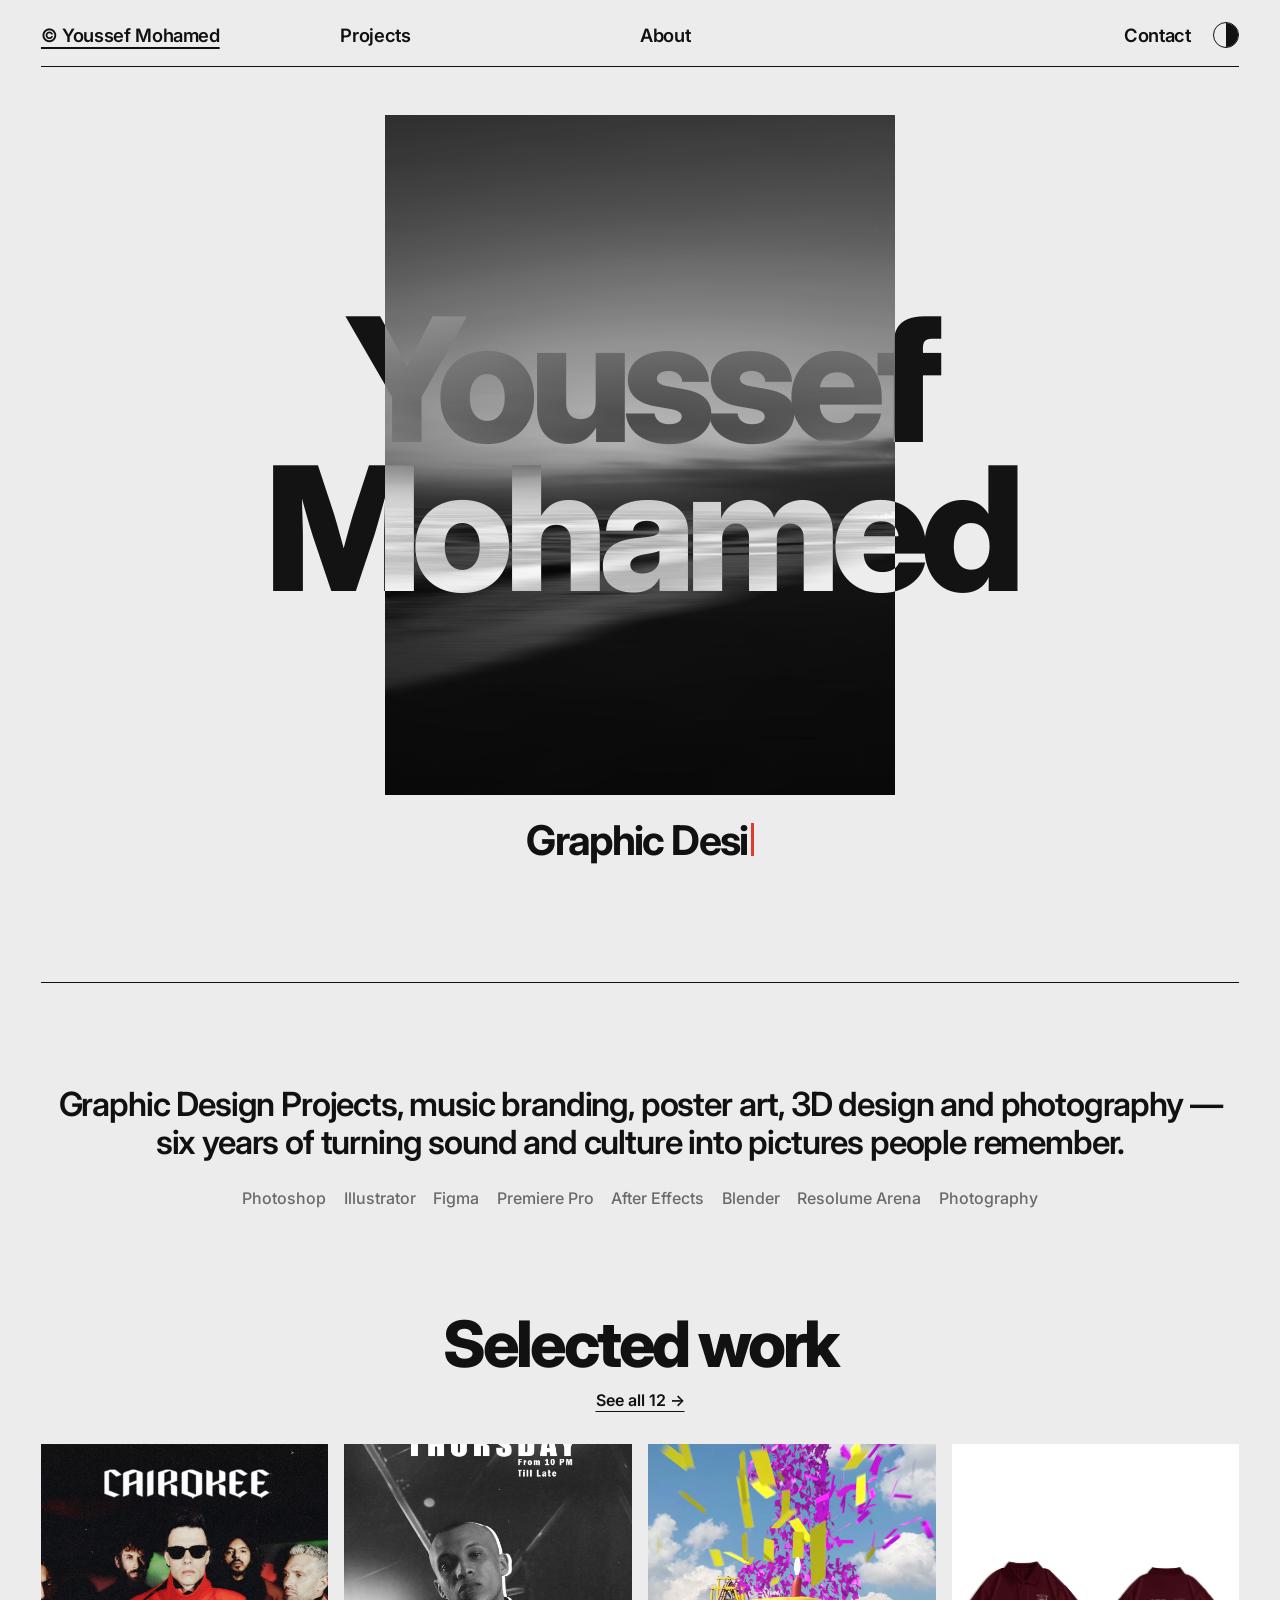
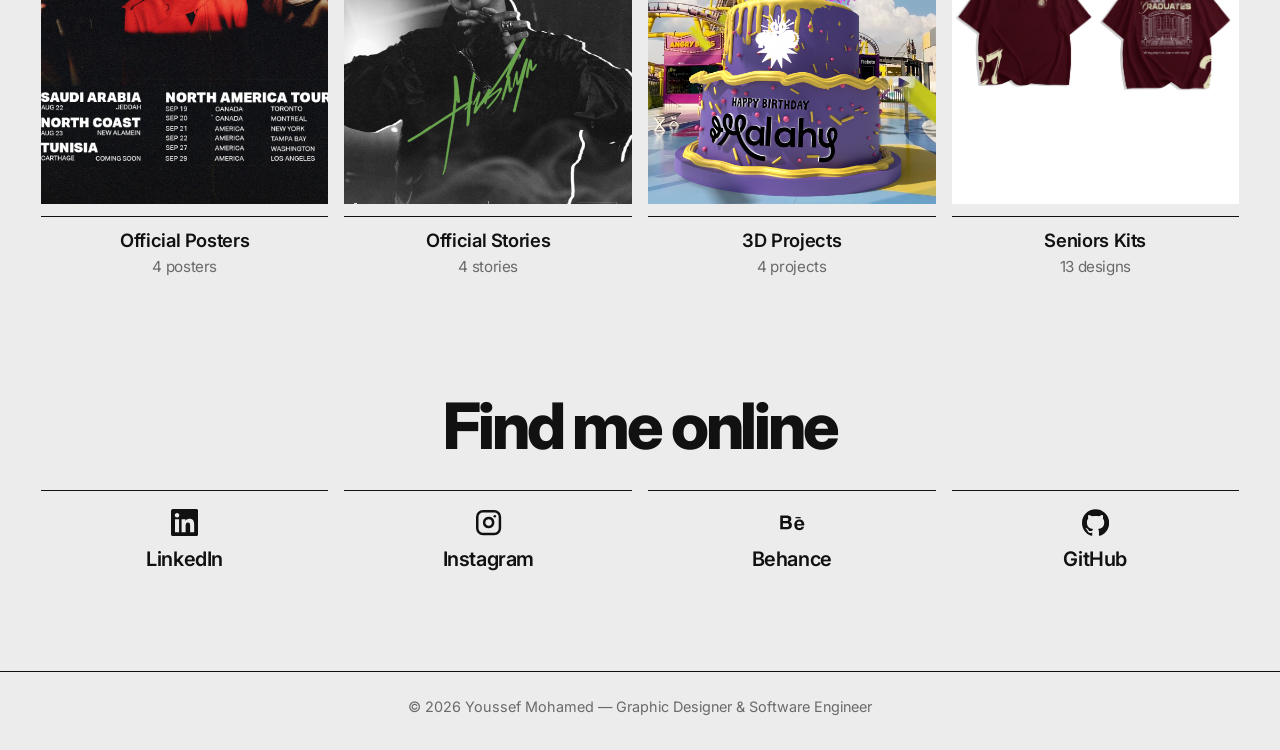
==== commit e8983109: "Updated CSS" ====
--- a/index.html
+++ b/index.html
@@ -183,7 +183,6 @@
           </div>
           <div class="hero-foot">
             <p class="role">
-              <i aria-hidden="true">//</i>
               <span class="sr">Graphic Designer, Software Engineer</span>
               <span class="tw" aria-hidden="true" data-text="Graphic Designer">Graphic Designer</span>
               <span class="tw" aria-hidden="true" data-text="Software Engineer">Software Engineer</span>
@@ -193,8 +192,8 @@
             <span></span>
             <div>
               <p>
-                Graphic Design Projects, music branding, poster art, 3D design and photography — six years of turning sound
-                and culture into pictures people remember.
+                Graphic Design Projects, music branding, poster art, 3D design and photography — six years of
+                turning sound and culture into pictures people remember.
               </p>
               <ul class="tools" aria-label="Tools">
                 <li>Photoshop</li>
@@ -236,7 +235,7 @@
             <a class="tile" href="#/3d">
               <div class="fig">
                 <img
-                  src="assets/3d/Render1.png"
+                  src="assets/3D/Render1.png"
                   alt="3D Projects cover"
                   loading="lazy"
                   decoding="async">
@@ -492,7 +491,7 @@
               </ul>
             </div>
           </div>
-          <div style="margin-top:3rem;display:flex;flex-wrap:wrap;gap:.8rem">
+          <div style="margin-top:3rem;display:flex;flex-wrap:wrap;justify-content:center;gap:.8rem">
             <a class="btn solid" href="#/work">See the work</a>
             <a class="btn" href="#/contact">Contact me</a>
           </div>
--- a/style.css
+++ b/style.css
@@ -74,7 +74,6 @@
 .ic { width: 1.25rem; height: 1.25rem; flex: none; }
 @media (hover: hover) { .soc a:hover { color: var(--red); } }
 .role { font-size: clamp(1.7rem, 3.2vw, 3.1rem); font-weight: 700; letter-spacing: -.04em; line-height: 1.05; }
-.role i { font-style: normal; color: var(--red); display: block; line-height: .9; }
 .role .tw { display: block; min-height: 1.05em; }
 .role .tw.typing::after { content: ""; display: inline-block; width: .07em; height: .8em; margin-left: .08em; background: var(--red); vertical-align: -.02em; animation: blink 1s steps(1) infinite; }
 @keyframes blink { 50% { opacity: 0; } }
@@ -217,4 +216,28 @@
   .lb-prev { left: .4rem; } .lb-next { right: .4rem; }
 }
 
+/* ───── everything centered ───── */
+.hero-foot, .hero-foot .role { justify-content: center; align-items: center; text-align: center; }
+.intro { grid-template-columns: 1fr; justify-items: center; text-align: center; }
+.intro > span { display: none; }
+.tools { justify-content: center; }
+.sec-head { flex-direction: column; align-items: center; text-align: center; gap: .75rem; }
+.view-head, .about-text, .stack-title, .stack > div, .connect, .foot { text-align: center; }
+.lede, .about-text { margin-inline: auto; }
+.crumbs, .chips, .sen-label { justify-content: center; gap: .5rem 1.6rem; }
+.tile-t { flex-direction: column; align-items: center; text-align: center; gap: .1rem; }
+.cap { justify-content: center; text-align: center; }
+.pager a, .pager .next { text-align: center; }
+.connect-grid a { grid-template-columns: 1fr; justify-items: center; gap: .5rem; text-align: center; }
+.connect-grid b { display: none; }
+.row { flex-direction: column; align-items: center; text-align: center; gap: .4rem; }
+.row b { flex: none; }
+.row small { min-width: 0; }
+.row > span[aria-hidden] { display: none; }
+.collab-btn { display: table; margin-inline: auto; }
+.menu-main, .menu-sub, .menu-top { text-align: center; }
+.menu-top { justify-content: space-between; }
+.menu-sub { justify-items: center; }
+.g-st > li { margin-inline: auto; }
+
 @media (prefers-reduced-motion: reduce) { *, *::before, *::after { animation: none !important; transition: none !important; } .js .reveal { opacity: 1; transform: none; } }
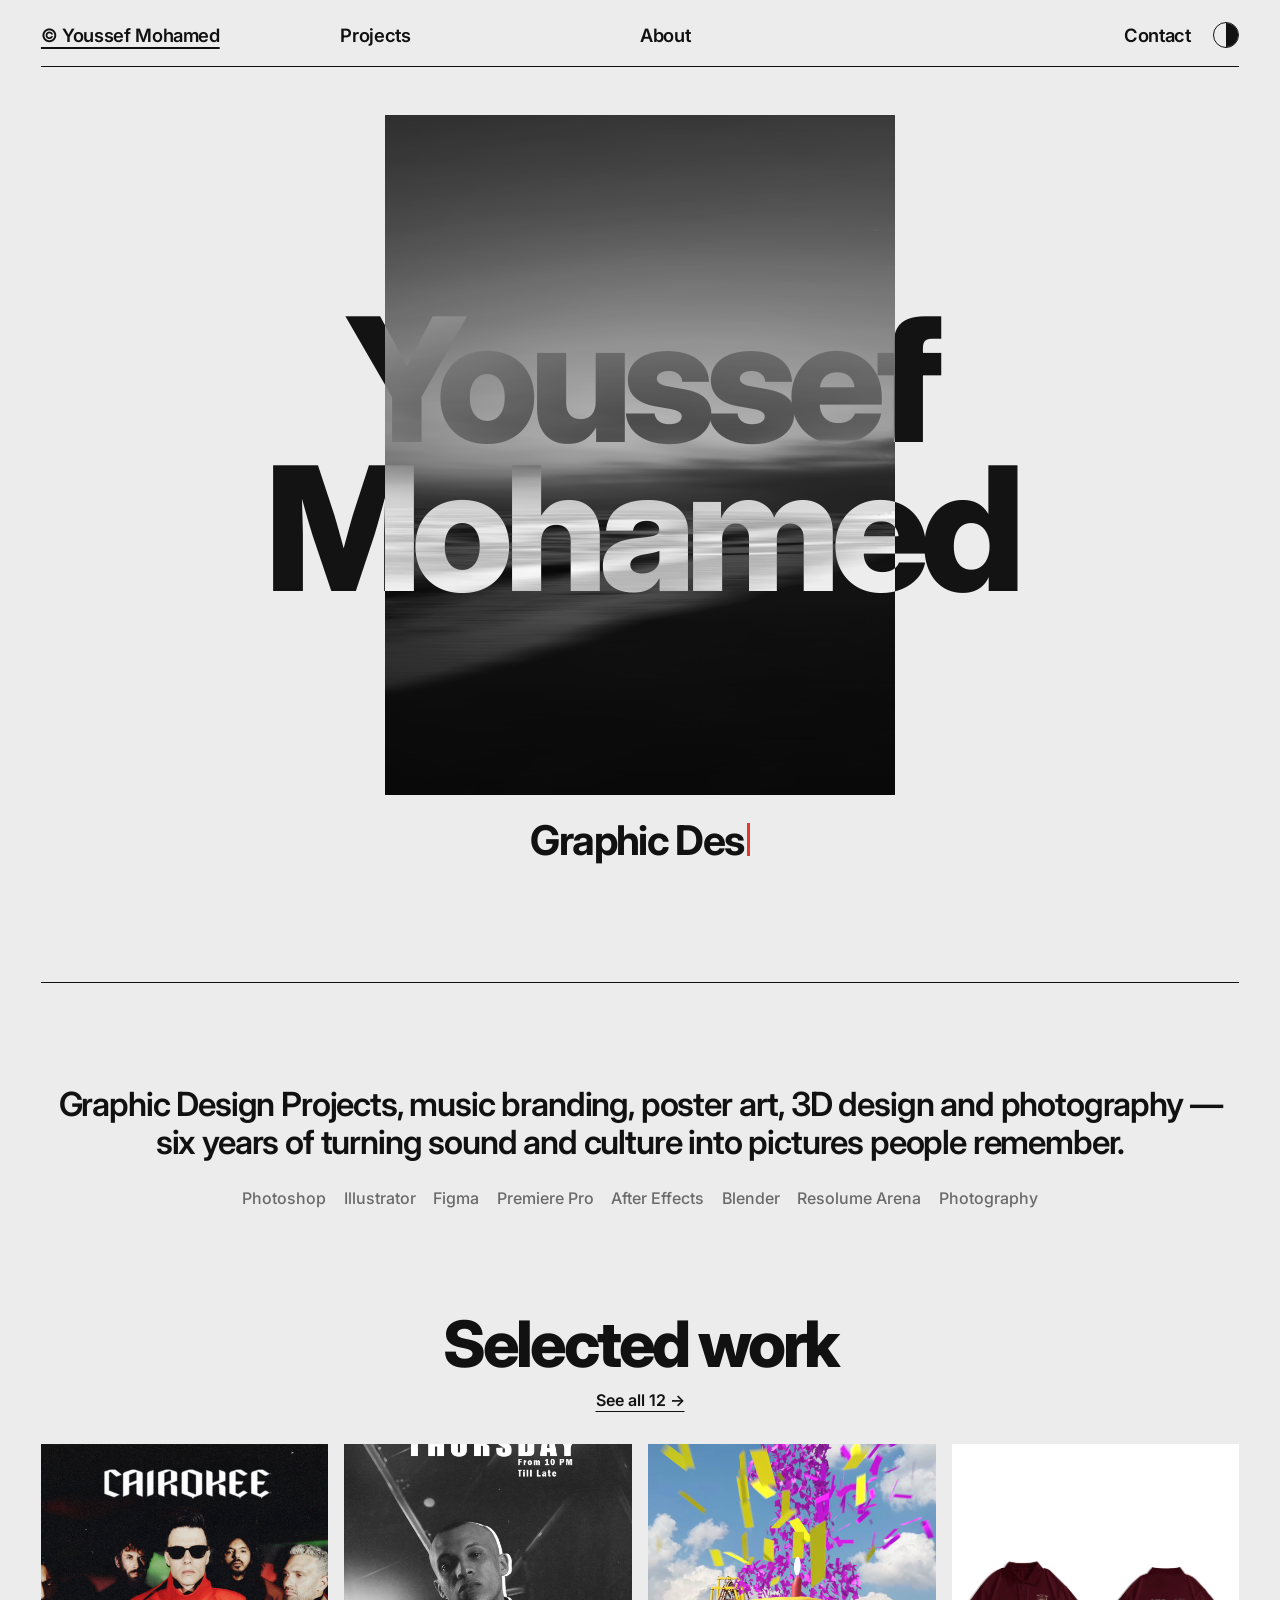
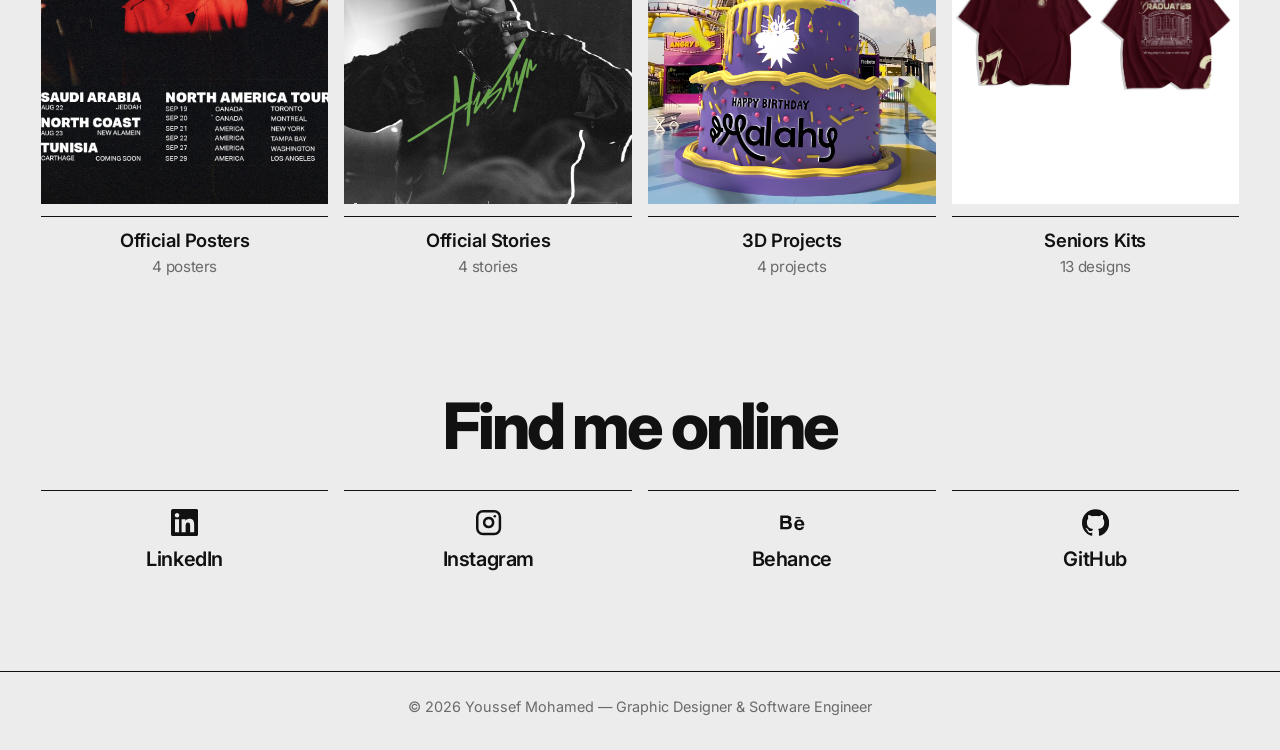
==== commit e7aacaff: "Updated css" ====
--- a/index.html
+++ b/index.html
@@ -361,7 +361,7 @@
               <a class="tile" href="#/seniors">
                 <div class="fig contain">
                   <img
-                    src="img/seniors/front-SIS.png"
+                    src="img/seniors/polo.png"
                     alt="Seniors Kits cover"
                     loading="lazy"
                     decoding="async">
@@ -393,7 +393,7 @@
               <a class="tile" href="#/backscreen">
                 <div class="fig">
                   <img
-                    src="img/backscreen/visual-01-thumb.webp"
+                    src="assets/3D/visual.png"
                     alt="Visuals Backscreen cover"
                     loading="lazy"
                     decoding="async">
@@ -935,7 +935,7 @@
           <header class="view-head">
             <h1 id="h-seniors" tabindex="-1">Seniors Kits</h1>
             <p class="lede">
-              A full graduation kit design series in collaboration with OLYVE — crafting cohesive visual packages
+              A full graduation kit design series — crafting cohesive visual packages
               for seniors including identity templates, banners, and keepsake designs using Adobe Photoshop and
               Illustrator.
             </p>
@@ -945,11 +945,11 @@
               <div class="fig sq contain">
                 <a
                   class="lb"
-                  href="img/seniors/front-SIS.png"
+                  href="img/seniors/Front-SIS.png"
                   data-caption="Seniors kit — T-shirt front"
                   aria-label="View larger: Seniors kit — T-shirt front">
                   <img
-                    src="img/seniors/front-SIS.png"
+                    src="img/seniors/Front-SIS.png"
                     alt="Seniors kit — T-shirt front"
                     loading="lazy"
                     decoding="async">
@@ -964,11 +964,11 @@
               <div class="fig sq contain">
                 <a
                   class="lb"
-                  href="img/seniors/back-SIS.png"
+                  href="img/seniors/Back-SIS.png"
                   data-caption="Seniors kit — T-shirt back"
                   aria-label="View larger: Seniors kit — T-shirt back">
                   <img
-                    src="img/seniors/back-SIS.png"
+                    src="img/seniors/Back-SIS.png"
                     alt="Seniors kit — T-shirt back"
                     loading="lazy"
                     decoding="async">
@@ -983,11 +983,11 @@
               <div class="fig sq contain">
                 <a
                   class="lb"
-                  href="img/seniors/senior-01-thumb.webp"
+                  href="img/seniors/Front-ALS.png"
                   data-caption="Seniors kit design 01"
                   aria-label="View larger: Seniors kit design 01">
                   <img
-                    src="img/seniors/senior-01-thumb.webp"
+                    src="img/seniors/Front-ALS.png"
                     alt="Seniors kit design 01"
                     loading="lazy"
                     decoding="async">
@@ -998,11 +998,11 @@
               <div class="fig sq contain">
                 <a
                   class="lb"
-                  href="img/seniors/senior-02-thumb.webp"
+                  href="img/seniors/Back-ALS.png"
                   data-caption="Seniors kit design 02"
                   aria-label="View larger: Seniors kit design 02">
                   <img
-                    src="img/seniors/senior-02-thumb.webp"
+                    src="img/seniors/Back-ALS.png"
                     alt="Seniors kit design 02"
                     loading="lazy"
                     decoding="async">
@@ -1013,11 +1013,11 @@
               <div class="fig sq contain">
                 <a
                   class="lb"
-                  href="img/seniors/senior-03-thumb.webp"
+                  href="img/seniors/Jersey-ALS.png"
                   data-caption="Seniors kit design 03"
                   aria-label="View larger: Seniors kit design 03">
                   <img
-                    src="img/seniors/senior-03-thumb.webp"
+                    src="img/seniors/Jersey-ALS.png"
                     alt="Seniors kit design 03"
                     loading="lazy"
                     decoding="async">
@@ -1028,11 +1028,11 @@
               <div class="fig sq contain">
                 <a
                   class="lb"
-                  href="img/seniors/senior-04-thumb.webp"
+                  href="img/seniors/Front-GLS.png"
                   data-caption="Seniors kit design 04"
                   aria-label="View larger: Seniors kit design 04">
                   <img
-                    src="img/seniors/senior-04-thumb.webp"
+                    src="img/seniors/Front-GLS.png"
                     alt="Seniors kit design 04"
                     loading="lazy"
                     decoding="async">
@@ -1043,11 +1043,11 @@
               <div class="fig sq contain">
                 <a
                   class="lb"
-                  href="img/seniors/senior-05-thumb.webp"
+                  href="img/seniors/Back-GLS.png"
                   data-caption="Seniors kit design 05"
                   aria-label="View larger: Seniors kit design 05">
                   <img
-                    src="img/seniors/senior-05-thumb.webp"
+                    src="img/seniors/Back-GLS.png"
                     alt="Seniors kit design 05"
                     loading="lazy"
                     decoding="async">
@@ -1058,11 +1058,11 @@
               <div class="fig sq contain">
                 <a
                   class="lb"
-                  href="img/seniors/senior-07-thumb.webp"
+                  href="img/seniors/Jersey-BUC.png"
                   data-caption="Seniors kit design 07"
                   aria-label="View larger: Seniors kit design 07">
                   <img
-                    src="img/seniors/senior-07-thumb.webp"
+                    src="img/seniors/Jersey-BUC.png"
                     alt="Seniors kit design 07"
                     loading="lazy"
                     decoding="async">
@@ -1073,11 +1073,11 @@
               <div class="fig sq contain">
                 <a
                   class="lb"
-                  href="img/seniors/senior-08-thumb.webp"
+                  href="img/seniors/Front-MEIS.png"
                   data-caption="Seniors kit design 08"
                   aria-label="View larger: Seniors kit design 08">
                   <img
-                    src="img/seniors/senior-08-thumb.webp"
+                    src="img/seniors/Front-MEIS.png"
                     alt="Seniors kit design 08"
                     loading="lazy"
                     decoding="async">
@@ -1088,11 +1088,11 @@
               <div class="fig sq contain">
                 <a
                   class="lb"
-                  href="img/seniors/senior-09-thumb.webp"
+                  href="img/seniors/Back-MEIS.png"
                   data-caption="Seniors kit design 09"
                   aria-label="View larger: Seniors kit design 09">
                   <img
-                    src="img/seniors/senior-09-thumb.webp"
+                    src="img/seniors/Back-MEIS.png"
                     alt="Seniors kit design 09"
                     loading="lazy"
                     decoding="async">
@@ -1118,11 +1118,11 @@
               <div class="fig sq contain">
                 <a
                   class="lb"
-                  href="img/seniors/senior-11-thumb.webp"
+                  href="img/seniors/Front-RLS.png"
                   data-caption="Seniors kit design 11"
                   aria-label="View larger: Seniors kit design 11">
                   <img
-                    src="img/seniors/senior-11-thumb.webp"
+                    src="img/seniors/Front-RLS.png"
                     alt="Seniors kit design 11"
                     loading="lazy"
                     decoding="async">
@@ -1133,10 +1133,21 @@
               <div class="fig sq contain">
                 <a
                   class="lb"
-                  href="img/seniors/polo.png"
+                  href="img/seniors/Back-RLS.png"
                   data-caption="Seniors kit — polo"
                   aria-label="View larger: Seniors kit — polo">
-                  <img src="img/seniors/polo.png" alt="Seniors kit — polo" loading="lazy" decoding="async">
+                  <img src="img/seniors/Back-RLS.png" alt="Seniors kit — polo" loading="lazy" decoding="async">
+                </a>
+              </div>
+            </li>
+          <li>
+              <div class="fig sq contain">
+                <a
+                  class="lb"
+                  href="img/seniors/Hoodie-RLS.png"
+                  data-caption="Seniors kit — polo"
+                  aria-label="View larger: Seniors kit — polo">
+                  <img src="img/seniors/Hoodie-RLS.png" alt="Seniors kit — polo" loading="lazy" decoding="async">
                 </a>
               </div>
             </li>
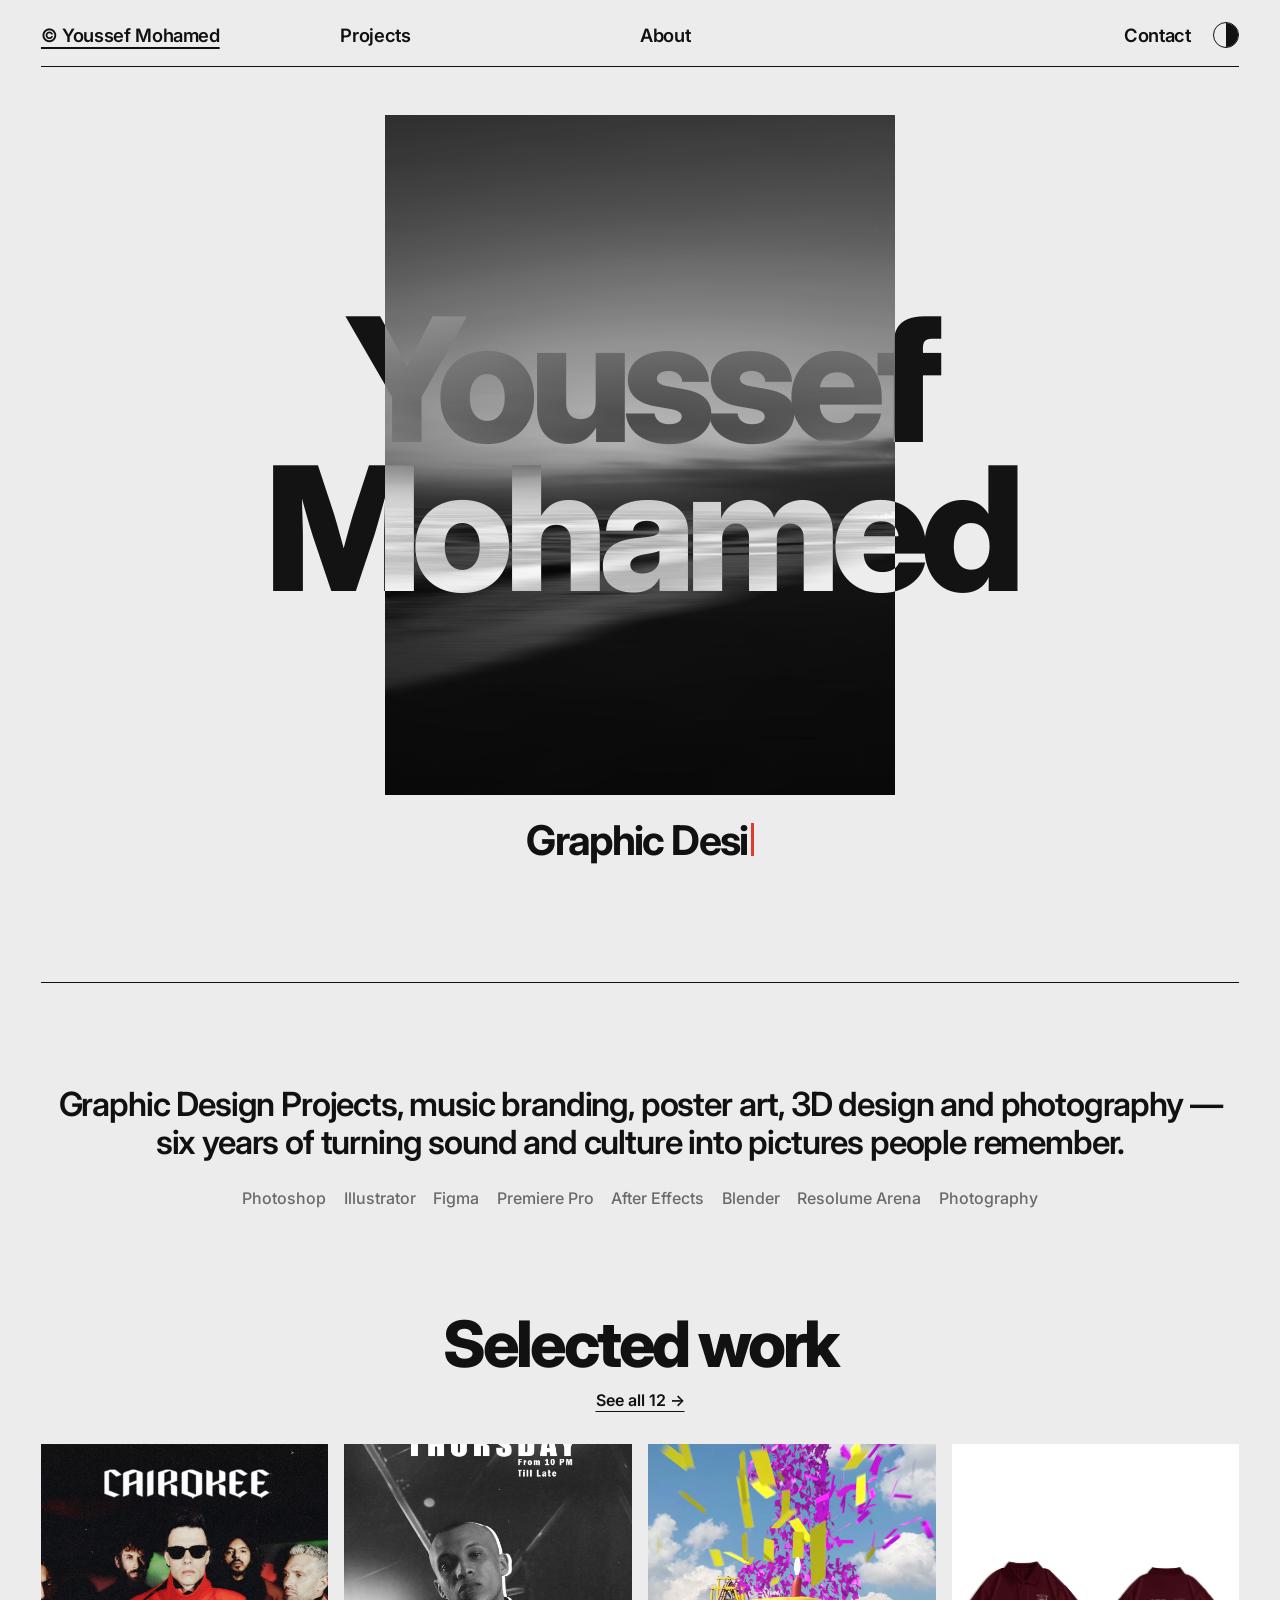
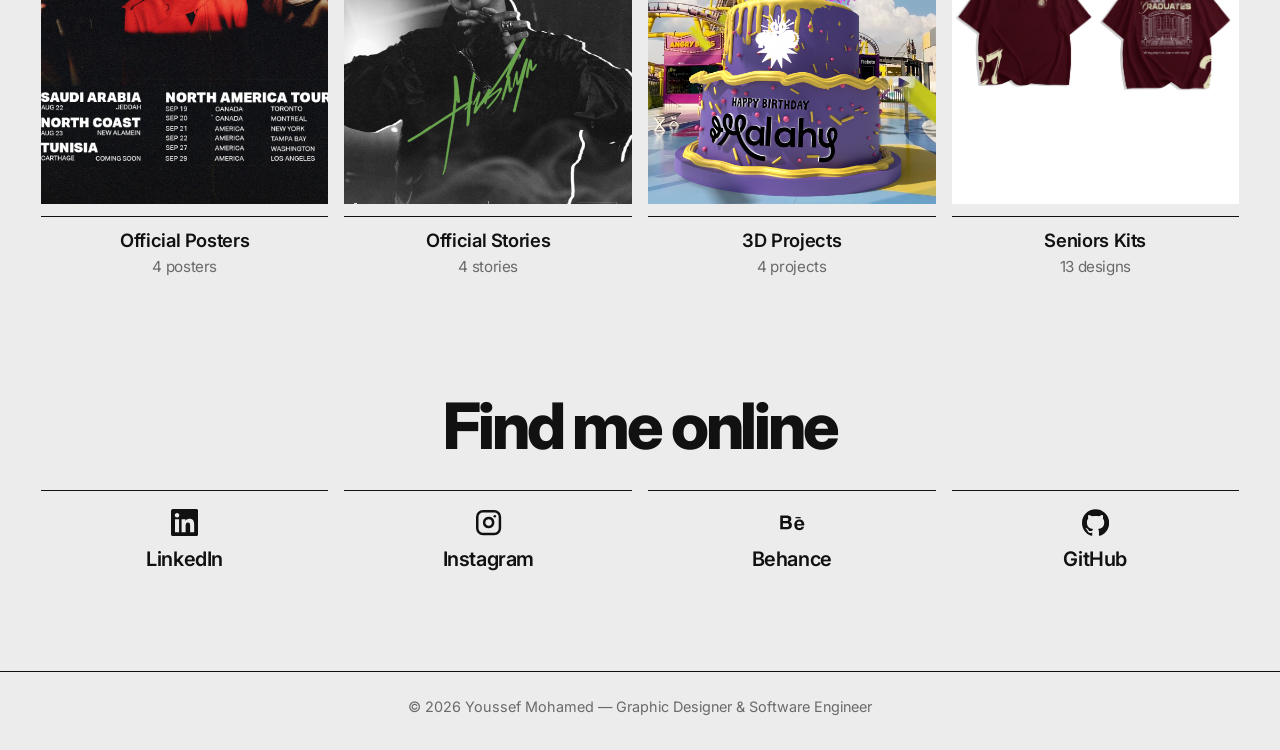
==== commit 4429f878: "Updated css" ====
--- a/index.html
+++ b/index.html
@@ -428,9 +428,9 @@
             <div class="tile-wrap" data-tab="personal">
               <a class="tile" href="#/my-artworks">
                 <div class="fig">
-                  <img src="assets/myartworks/07.png" alt="My Artworks cover" loading="lazy" decoding="async">
+                  <img src="img/my-artworks/art-07.webp" alt="My Artworks cover" loading="lazy" decoding="async">
                 </div>
-                <div class="tile-t"><span>My Artworks</span><small>9 artworks</small></div>
+                <div class="tile-t"><span>My Artworks</span><small>11 artworks</small></div>
               </a>
             </div>
           </div>
@@ -464,7 +464,8 @@
               <ul>
                 <li>C++</li>
                 <li>Python</li>
-                <li>JavaScript</li>
+                <li>OOP</li>
+                <li>SQL</li>
               </ul>
             </div>
             <div>
@@ -484,10 +485,10 @@
               </ul>
             </div>
             <div>
-              <h3>AI &amp; Vision</h3>
+              <h3>UML Diagrams</h3>
               <ul>
-                <li>Computer Vision with Python</li>
-                <li>AI tools</li>
+                <li>Database Design</li>
+                <li>UML Diagram fundamentals</li>
               </ul>
             </div>
           </div>
@@ -983,11 +984,11 @@
               <div class="fig sq contain">
                 <a
                   class="lb"
-                  href="img/seniors/Front-ALS.png"
+                  href="img/seniors/FrontALS.jpg"
                   data-caption="Seniors kit design 01"
                   aria-label="View larger: Seniors kit design 01">
                   <img
-                    src="img/seniors/Front-ALS.png"
+                    src="img/seniors/FrontALS.jpg"
                     alt="Seniors kit design 01"
                     loading="lazy"
                     decoding="async">
@@ -998,11 +999,11 @@
               <div class="fig sq contain">
                 <a
                   class="lb"
-                  href="img/seniors/Back-ALS.png"
+                  href="img/seniors/BackALS.jpg"
                   data-caption="Seniors kit design 02"
                   aria-label="View larger: Seniors kit design 02">
                   <img
-                    src="img/seniors/Back-ALS.png"
+                    src="img/seniors/BackALS.jpg"
                     alt="Seniors kit design 02"
                     loading="lazy"
                     decoding="async">
@@ -1013,11 +1014,11 @@
               <div class="fig sq contain">
                 <a
                   class="lb"
-                  href="img/seniors/Jersey-ALS.png"
+                  href="img/seniors/JerseyALS.jpg"
                   data-caption="Seniors kit design 03"
                   aria-label="View larger: Seniors kit design 03">
                   <img
-                    src="img/seniors/Jersey-ALS.png"
+                    src="img/seniors/JerseyALS.jpg"
                     alt="Seniors kit design 03"
                     loading="lazy"
                     decoding="async">
@@ -1028,11 +1029,11 @@
               <div class="fig sq contain">
                 <a
                   class="lb"
-                  href="img/seniors/Front-GLS.png"
+                  href="img/seniors/FrontGLS.jpg"
                   data-caption="Seniors kit design 04"
                   aria-label="View larger: Seniors kit design 04">
                   <img
-                    src="img/seniors/Front-GLS.png"
+                    src="img/seniors/FrontGLS.jpg"
                     alt="Seniors kit design 04"
                     loading="lazy"
                     decoding="async">
@@ -1043,11 +1044,11 @@
               <div class="fig sq contain">
                 <a
                   class="lb"
-                  href="img/seniors/Back-GLS.png"
+                  href="img/seniors/BackGLS.jpg"
                   data-caption="Seniors kit design 05"
                   aria-label="View larger: Seniors kit design 05">
                   <img
-                    src="img/seniors/Back-GLS.png"
+                    src="img/seniors/BackGLS.jpg"
                     alt="Seniors kit design 05"
                     loading="lazy"
                     decoding="async">
@@ -1073,11 +1074,11 @@
               <div class="fig sq contain">
                 <a
                   class="lb"
-                  href="img/seniors/Front-MEIS.png"
+                  href="img/seniors/FrontMEIS.jpg"
                   data-caption="Seniors kit design 08"
                   aria-label="View larger: Seniors kit design 08">
                   <img
-                    src="img/seniors/Front-MEIS.png"
+                    src="img/seniors/FrontMEIS.jpg"
                     alt="Seniors kit design 08"
                     loading="lazy"
                     decoding="async">
@@ -1088,11 +1089,11 @@
               <div class="fig sq contain">
                 <a
                   class="lb"
-                  href="img/seniors/Back-MEIS.png"
+                  href="img/seniors/BackMEIS.jpg"
                   data-caption="Seniors kit design 09"
                   aria-label="View larger: Seniors kit design 09">
                   <img
-                    src="img/seniors/Back-MEIS.png"
+                    src="img/seniors/BackMEIS.jpg"
                     alt="Seniors kit design 09"
                     loading="lazy"
                     decoding="async">
@@ -1118,11 +1119,11 @@
               <div class="fig sq contain">
                 <a
                   class="lb"
-                  href="img/seniors/Front-RLS.png"
+                  href="img/seniors/FrontRLS.jpg"
                   data-caption="Seniors kit design 11"
                   aria-label="View larger: Seniors kit design 11">
                   <img
-                    src="img/seniors/Front-RLS.png"
+                    src="img/seniors/FrontRLS.jpg"
                     alt="Seniors kit design 11"
                     loading="lazy"
                     decoding="async">
@@ -1133,10 +1134,10 @@
               <div class="fig sq contain">
                 <a
                   class="lb"
-                  href="img/seniors/Back-RLS.png"
+                  href="img/seniors/BackRLS.jpg"
                   data-caption="Seniors kit — polo"
                   aria-label="View larger: Seniors kit — polo">
-                  <img src="img/seniors/Back-RLS.png" alt="Seniors kit — polo" loading="lazy" decoding="async">
+                  <img src="img/seniors/BackRLS.jpg" alt="Seniors kit — polo" loading="lazy" decoding="async">
                 </a>
               </div>
             </li>
@@ -1657,6 +1658,36 @@
                   <img
                     src="img/my-artworks/art-09-thumb.webp"
                     alt="Artwork 9"
+                    loading="lazy"
+                    decoding="async">
+                </a>
+              </div>
+            </li>
+          <li>
+              <div class="fig nat">
+                <a
+                  class="lb"
+                  href="img/artworks/artwork09.png"
+                  data-caption="Artwork 9"
+                  aria-label="View larger: Artwork 9">
+                  <img
+                    src="img/artworks/artwork09.png"
+                    alt="Artwork 9"
+                    loading="lazy"
+                    decoding="async">
+                </a>
+              </div>
+            </li>
+                  <li>
+              <div class="fig nat">
+                <a
+                  class="lb"
+                  href="img/artworks/artwork10.webp"
+                  data-caption="Artwork 10"
+                  aria-label="View larger: Artwork 10">
+                  <img
+                    src="img/artworks/artwork10.webp"
+                    alt="Artwork 10"
                     loading="lazy"
                     decoding="async">
                 </a>
